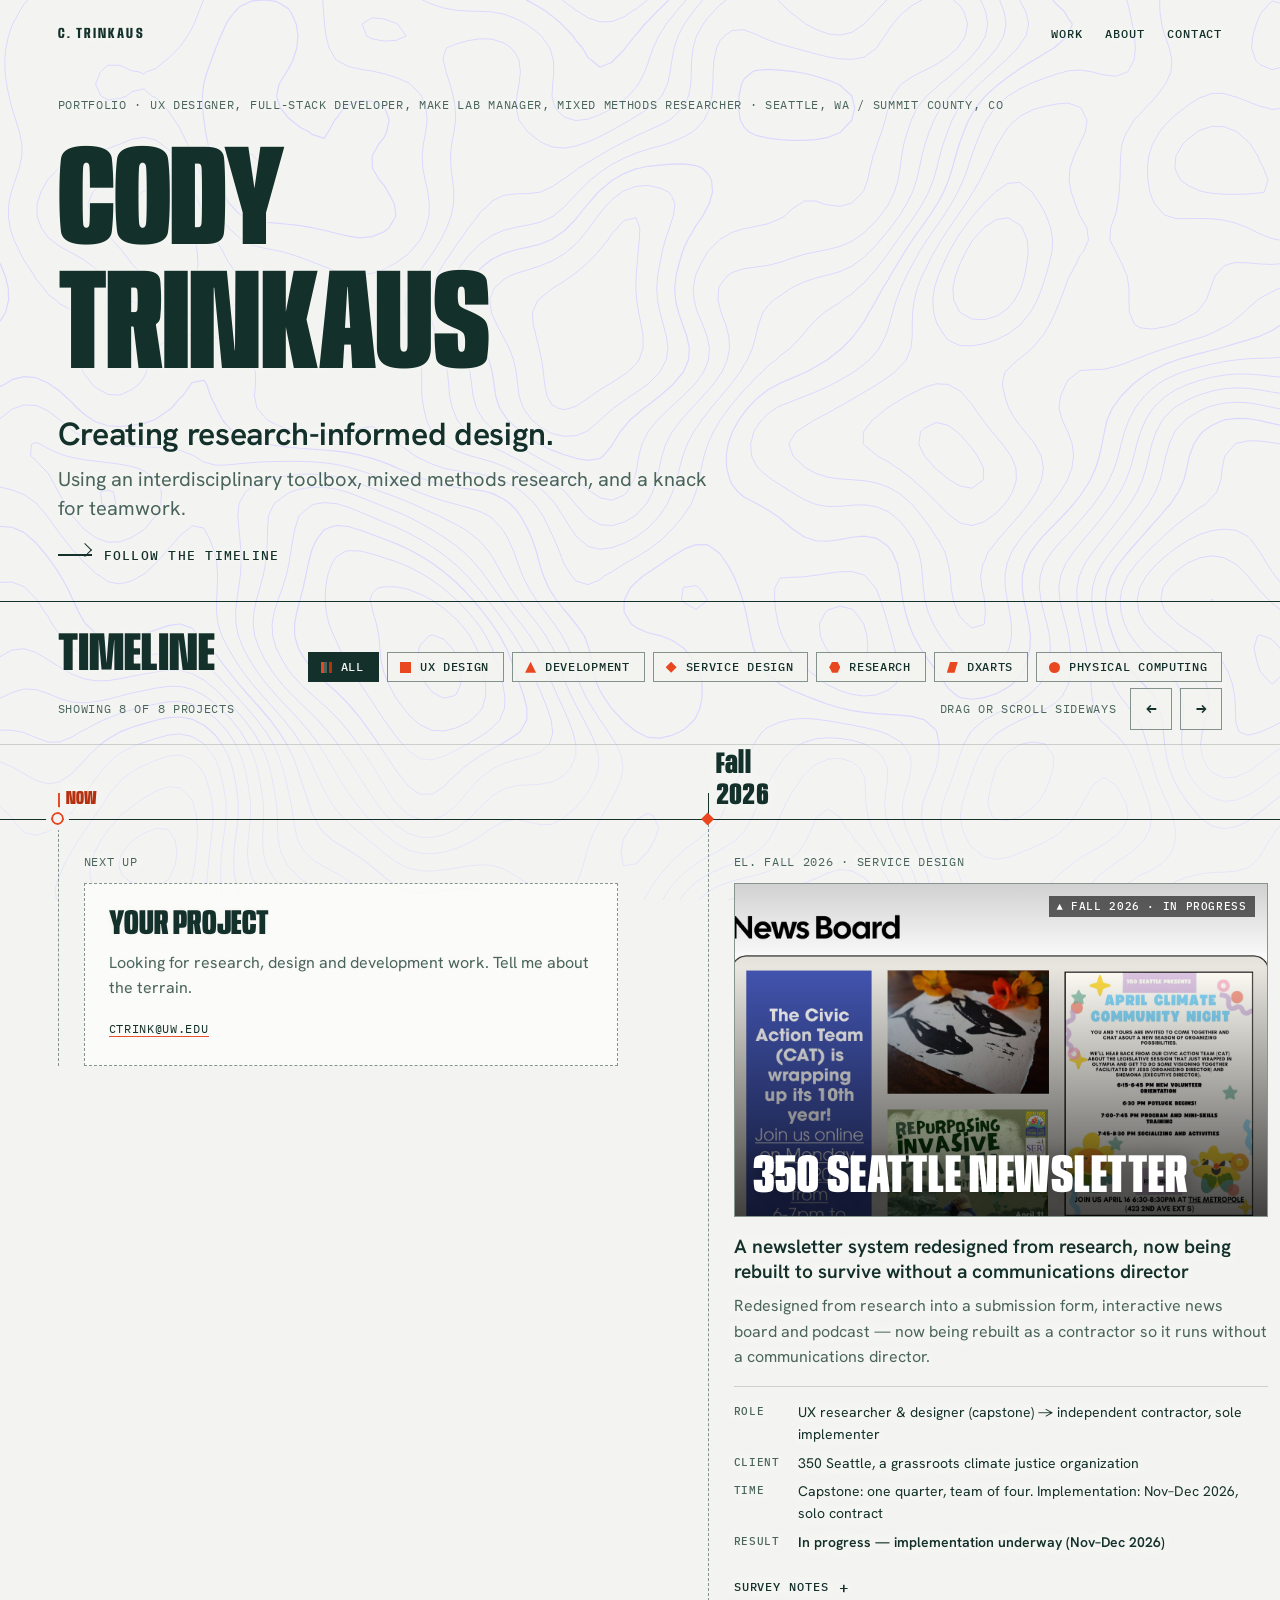
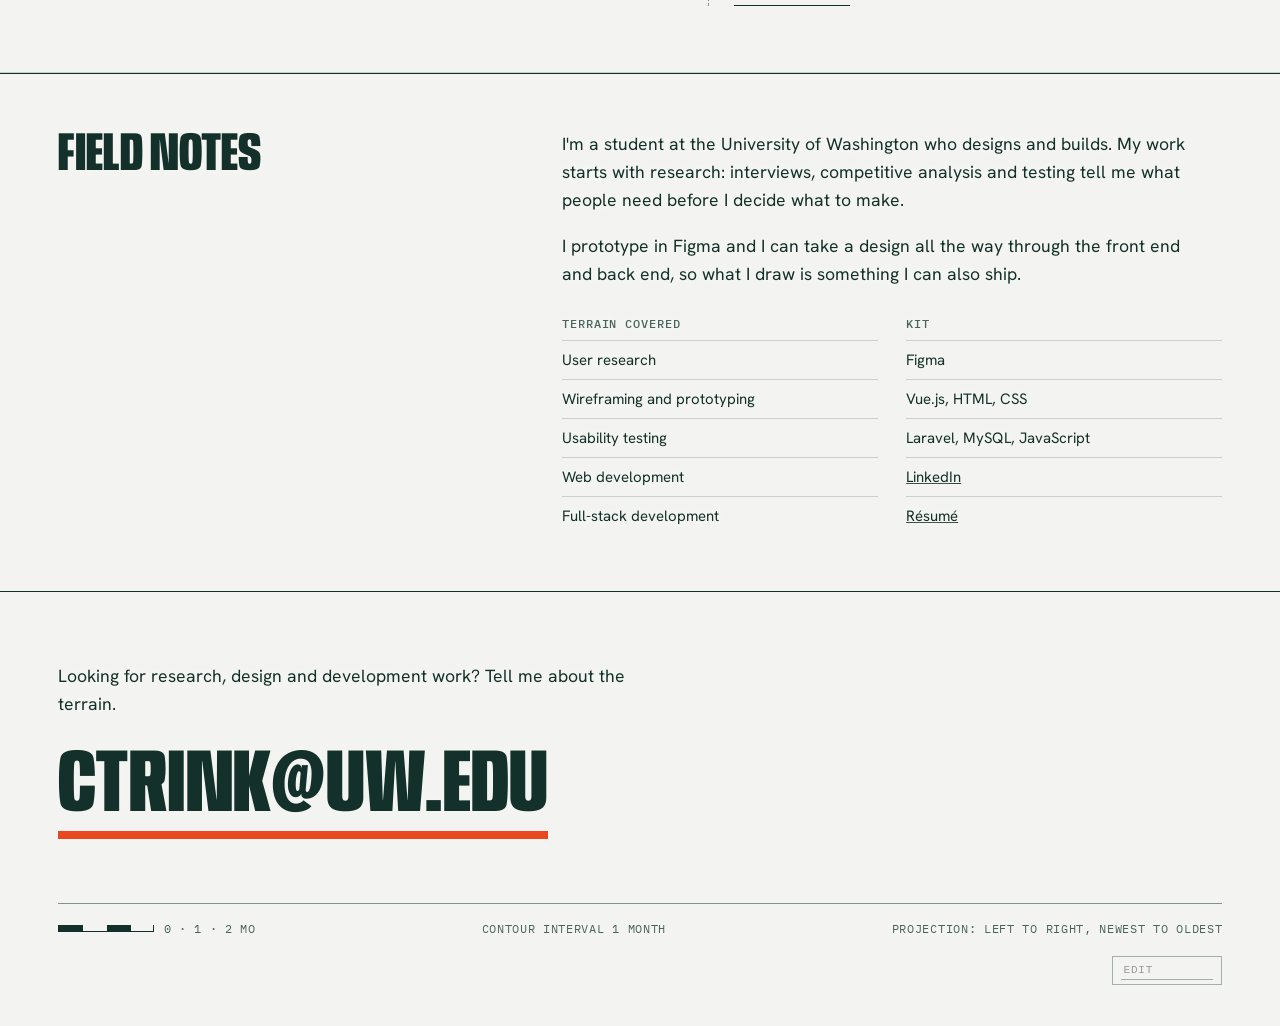
==== index.html @ 627becf4 "Add Bird Discovery case study Co-Authored-By: Claude Opus 5.5 <noreply@anthropic.com>" ====
<!doctype html>
<html lang="en" data-phia-extension-fonts-loaded="true"><bettercampus-components style="opacity: 1; transition: opacity 200ms cubic-bezier(0.4, 0, 0.2, 1);"></bettercampus-components><head><style>:is([id*='google_ads_iframe'],[id*='taboola-'],.taboolaHeight,.taboola-placeholder,#top-ad,#credential_picker_container,#credentials-picker-container,#credential_picker_iframe,#onetap_google_intermediate_iframe,[id*='google-one-tap-iframe'],#google-one-tap-popup-container,.google-one-tap__module,.google-one-tap-modal-div,.adthrive-auto-injected-player-container,.adthrive[id^="cls-video-container"]:has(.adthrive-auto-injected-player-container),#amp_floatingAdDiv,#ez-content-blocker-container) {display:none!important;min-height:0!important;height:0!important;}</style><style wxt-shadow-root-document-styles="0m0lhap9u3m">@property --tw-animation-delay{syntax:"*";inherits:false;initial-value:0s}@property --tw-animation-direction{syntax:"*";inherits:false;initial-value:normal}@property --tw-animation-duration{syntax:"*";inherits:false}@property --tw-animation-fill-mode{syntax:"*";inherits:false;initial-value:none}@property --tw-animation-iteration-count{syntax:"*";inherits:false;initial-value:1}@property --tw-enter-blur{syntax:"*";inherits:false;initial-value:0}@property --tw-enter-opacity{syntax:"*";inherits:false;initial-value:1}@property --tw-enter-rotate{syntax:"*";inherits:false;initial-value:0}@property --tw-enter-scale{syntax:"*";inherits:false;initial-value:1}@property --tw-enter-translate-x{syntax:"*";inherits:false;initial-value:0}@property --tw-enter-translate-y{syntax:"*";inherits:false;initial-value:0}@property --tw-exit-blur{syntax:"*";inherits:false;initial-value:0}@property --tw-exit-opacity{syntax:"*";inherits:false;initial-value:1}@property --tw-exit-rotate{syntax:"*";inherits:false;initial-value:0}@property --tw-exit-scale{syntax:"*";inherits:false;initial-value:1}@property --tw-exit-translate-x{syntax:"*";inherits:false;initial-value:0}@property --tw-exit-translate-y{syntax:"*";inherits:false;initial-value:0}@property --tw-translate-x{syntax:"*";inherits:false;initial-value:0}@property --tw-translate-y{syntax:"*";inherits:false;initial-value:0}@property --tw-translate-z{syntax:"*";inherits:false;initial-value:0}@property --tw-scale-x{syntax:"*";inherits:false;initial-value:1}@property --tw-scale-y{syntax:"*";inherits:false;initial-value:1}@property --tw-scale-z{syntax:"*";inherits:false;initial-value:1}@property --tw-rotate-x{syntax:"*";inherits:false}@property --tw-rotate-y{syntax:"*";inherits:false}@property --tw-rotate-z{syntax:"*";inherits:false}@property --tw-skew-x{syntax:"*";inherits:false}@property --tw-skew-y{syntax:"*";inherits:false}@property --tw-pan-x{syntax:"*";inherits:false}@property --tw-pan-y{syntax:"*";inherits:false}@property --tw-pinch-zoom{syntax:"*";inherits:false}@property --tw-space-y-reverse{syntax:"*";inherits:false;initial-value:0}@property --tw-space-x-reverse{syntax:"*";inherits:false;initial-value:0}@property --tw-divide-x-reverse{syntax:"*";inherits:false;initial-value:0}@property --tw-border-style{syntax:"*";inherits:false;initial-value:solid}@property --tw-gradient-position{syntax:"*";inherits:false}@property --tw-gradient-from{syntax:"<color>";inherits:false;initial-value:#0000}@property --tw-gradient-via{syntax:"<color>";inherits:false;initial-value:#0000}@property --tw-gradient-to{syntax:"<color>";inherits:false;initial-value:#0000}@property --tw-gradient-stops{syntax:"*";inherits:false}@property --tw-gradient-via-stops{syntax:"*";inherits:false}@property --tw-gradient-from-position{syntax:"<length-percentage>";inherits:false;initial-value:0%}@property --tw-gradient-via-position{syntax:"<length-percentage>";inherits:false;initial-value:50%}@property --tw-gradient-to-position{syntax:"<length-percentage>";inherits:false;initial-value:100%}@property --tw-leading{syntax:"*";inherits:false}@property --tw-font-weight{syntax:"*";inherits:false}@property --tw-tracking{syntax:"*";inherits:false}@property --tw-ordinal{syntax:"*";inherits:false}@property --tw-slashed-zero{syntax:"*";inherits:false}@property --tw-numeric-figure{syntax:"*";inherits:false}@property --tw-numeric-spacing{syntax:"*";inherits:false}@property --tw-numeric-fraction{syntax:"*";inherits:false}@property --tw-shadow{syntax:"*";inherits:false;initial-value:0 0 #0000}@property --tw-shadow-color{syntax:"*";inherits:false}@property --tw-shadow-alpha{syntax:"<percentage>";inherits:false;initial-value:100%}@property --tw-inset-shadow{syntax:"*";inherits:false;initial-value:0 0 #0000}@property --tw-inset-shadow-color{syntax:"*";inherits:false}@property --tw-inset-shadow-alpha{syntax:"<percentage>";inherits:false;initial-value:100%}@property --tw-ring-color{syntax:"*";inherits:false}@property --tw-ring-shadow{syntax:"*";inherits:false;initial-value:0 0 #0000}@property --tw-inset-ring-color{syntax:"*";inherits:false}@property --tw-inset-ring-shadow{syntax:"*";inherits:false;initial-value:0 0 #0000}@property --tw-ring-inset{syntax:"*";inherits:false}@property --tw-ring-offset-width{syntax:"<length>";inherits:false;initial-value:0}@property --tw-ring-offset-color{syntax:"*";inherits:false;initial-value:#fff}@property --tw-ring-offset-shadow{syntax:"*";inherits:false;initial-value:0 0 #0000}@property --tw-outline-style{syntax:"*";inherits:false;initial-value:solid}@property --tw-blur{syntax:"*";inherits:false}@property --tw-brightness{syntax:"*";inherits:false}@property --tw-contrast{syntax:"*";inherits:false}@property --tw-grayscale{syntax:"*";inherits:false}@property --tw-hue-rotate{syntax:"*";inherits:false}@property --tw-invert{syntax:"*";inherits:false}@property --tw-opacity{syntax:"*";inherits:false}@property --tw-saturate{syntax:"*";inherits:false}@property --tw-sepia{syntax:"*";inherits:false}@property --tw-drop-shadow{syntax:"*";inherits:false}@property --tw-drop-shadow-color{syntax:"*";inherits:false}@property --tw-drop-shadow-alpha{syntax:"<percentage>";inherits:false;initial-value:100%}@property --tw-drop-shadow-size{syntax:"*";inherits:false}@property --tw-backdrop-blur{syntax:"*";inherits:false}@property --tw-backdrop-brightness{syntax:"*";inherits:false}@property --tw-backdrop-contrast{syntax:"*";inherits:false}@property --tw-backdrop-grayscale{syntax:"*";inherits:false}@property --tw-backdrop-hue-rotate{syntax:"*";inherits:false}@property --tw-backdrop-invert{syntax:"*";inherits:false}@property --tw-backdrop-opacity{syntax:"*";inherits:false}@property --tw-backdrop-saturate{syntax:"*";inherits:false}@property --tw-backdrop-sepia{syntax:"*";inherits:false}@property --tw-duration{syntax:"*";inherits:false}@property --tw-ease{syntax:"*";inherits:false}@property --tw-text-shadow-color{syntax:"*";inherits:false}@property --tw-text-shadow-alpha{syntax:"<percentage>";inherits:false;initial-value:100%}@property --tw-content{syntax:"*";inherits:false;initial-value:""}</style><style wxt-shadow-root-document-styles="07f5fy1vvpdb">@property --tw-animation-delay{syntax:"*";inherits:false;initial-value:0s}@property --tw-animation-direction{syntax:"*";inherits:false;initial-value:normal}@property --tw-animation-duration{syntax:"*";inherits:false}@property --tw-animation-fill-mode{syntax:"*";inherits:false;initial-value:none}@property --tw-animation-iteration-count{syntax:"*";inherits:false;initial-value:1}@property --tw-enter-blur{syntax:"*";inherits:false;initial-value:0}@property --tw-enter-opacity{syntax:"*";inherits:false;initial-value:1}@property --tw-enter-rotate{syntax:"*";inherits:false;initial-value:0}@property --tw-enter-scale{syntax:"*";inherits:false;initial-value:1}@property --tw-enter-translate-x{syntax:"*";inherits:false;initial-value:0}@property --tw-enter-translate-y{syntax:"*";inherits:false;initial-value:0}@property --tw-exit-blur{syntax:"*";inherits:false;initial-value:0}@property --tw-exit-opacity{syntax:"*";inherits:false;initial-value:1}@property --tw-exit-rotate{syntax:"*";inherits:false;initial-value:0}@property --tw-exit-scale{syntax:"*";inherits:false;initial-value:1}@property --tw-exit-translate-x{syntax:"*";inherits:false;initial-value:0}@property --tw-exit-translate-y{syntax:"*";inherits:false;initial-value:0}@property --tw-translate-x{syntax:"*";inherits:false;initial-value:0}@property --tw-translate-y{syntax:"*";inherits:false;initial-value:0}@property --tw-translate-z{syntax:"*";inherits:false;initial-value:0}@property --tw-scale-x{syntax:"*";inherits:false;initial-value:1}@property --tw-scale-y{syntax:"*";inherits:false;initial-value:1}@property --tw-scale-z{syntax:"*";inherits:false;initial-value:1}@property --tw-rotate-x{syntax:"*";inherits:false}@property --tw-rotate-y{syntax:"*";inherits:false}@property --tw-rotate-z{syntax:"*";inherits:false}@property --tw-skew-x{syntax:"*";inherits:false}@property --tw-skew-y{syntax:"*";inherits:false}@property --tw-pan-x{syntax:"*";inherits:false}@property --tw-pan-y{syntax:"*";inherits:false}@property --tw-pinch-zoom{syntax:"*";inherits:false}@property --tw-space-y-reverse{syntax:"*";inherits:false;initial-value:0}@property --tw-space-x-reverse{syntax:"*";inherits:false;initial-value:0}@property --tw-divide-x-reverse{syntax:"*";inherits:false;initial-value:0}@property --tw-border-style{syntax:"*";inherits:false;initial-value:solid}@property --tw-gradient-position{syntax:"*";inherits:false}@property --tw-gradient-from{syntax:"<color>";inherits:false;initial-value:#0000}@property --tw-gradient-via{syntax:"<color>";inherits:false;initial-value:#0000}@property --tw-gradient-to{syntax:"<color>";inherits:false;initial-value:#0000}@property --tw-gradient-stops{syntax:"*";inherits:false}@property --tw-gradient-via-stops{syntax:"*";inherits:false}@property --tw-gradient-from-position{syntax:"<length-percentage>";inherits:false;initial-value:0%}@property --tw-gradient-via-position{syntax:"<length-percentage>";inherits:false;initial-value:50%}@property --tw-gradient-to-position{syntax:"<length-percentage>";inherits:false;initial-value:100%}@property --tw-leading{syntax:"*";inherits:false}@property --tw-font-weight{syntax:"*";inherits:false}@property --tw-tracking{syntax:"*";inherits:false}@property --tw-ordinal{syntax:"*";inherits:false}@property --tw-slashed-zero{syntax:"*";inherits:false}@property --tw-numeric-figure{syntax:"*";inherits:false}@property --tw-numeric-spacing{syntax:"*";inherits:false}@property --tw-numeric-fraction{syntax:"*";inherits:false}@property --tw-shadow{syntax:"*";inherits:false;initial-value:0 0 #0000}@property --tw-shadow-color{syntax:"*";inherits:false}@property --tw-shadow-alpha{syntax:"<percentage>";inherits:false;initial-value:100%}@property --tw-inset-shadow{syntax:"*";inherits:false;initial-value:0 0 #0000}@property --tw-inset-shadow-color{syntax:"*";inherits:false}@property --tw-inset-shadow-alpha{syntax:"<percentage>";inherits:false;initial-value:100%}@property --tw-ring-color{syntax:"*";inherits:false}@property --tw-ring-shadow{syntax:"*";inherits:false;initial-value:0 0 #0000}@property --tw-inset-ring-color{syntax:"*";inherits:false}@property --tw-inset-ring-shadow{syntax:"*";inherits:false;initial-value:0 0 #0000}@property --tw-ring-inset{syntax:"*";inherits:false}@property --tw-ring-offset-width{syntax:"<length>";inherits:false;initial-value:0}@property --tw-ring-offset-color{syntax:"*";inherits:false;initial-value:#fff}@property --tw-ring-offset-shadow{syntax:"*";inherits:false;initial-value:0 0 #0000}@property --tw-outline-style{syntax:"*";inherits:false;initial-value:solid}@property --tw-blur{syntax:"*";inherits:false}@property --tw-brightness{syntax:"*";inherits:false}@property --tw-contrast{syntax:"*";inherits:false}@property --tw-grayscale{syntax:"*";inherits:false}@property --tw-hue-rotate{syntax:"*";inherits:false}@property --tw-invert{syntax:"*";inherits:false}@property --tw-opacity{syntax:"*";inherits:false}@property --tw-saturate{syntax:"*";inherits:false}@property --tw-sepia{syntax:"*";inherits:false}@property --tw-drop-shadow{syntax:"*";inherits:false}@property --tw-drop-shadow-color{syntax:"*";inherits:false}@property --tw-drop-shadow-alpha{syntax:"<percentage>";inherits:false;initial-value:100%}@property --tw-drop-shadow-size{syntax:"*";inherits:false}@property --tw-backdrop-blur{syntax:"*";inherits:false}@property --tw-backdrop-brightness{syntax:"*";inherits:false}@property --tw-backdrop-contrast{syntax:"*";inherits:false}@property --tw-backdrop-grayscale{syntax:"*";inherits:false}@property --tw-backdrop-hue-rotate{syntax:"*";inherits:false}@property --tw-backdrop-invert{syntax:"*";inherits:false}@property --tw-backdrop-opacity{syntax:"*";inherits:false}@property --tw-backdrop-saturate{syntax:"*";inherits:false}@property --tw-backdrop-sepia{syntax:"*";inherits:false}@property --tw-duration{syntax:"*";inherits:false}@property --tw-ease{syntax:"*";inherits:false}@property --tw-text-shadow-color{syntax:"*";inherits:false}@property --tw-text-shadow-alpha{syntax:"<percentage>";inherits:false;initial-value:100%}@property --tw-content{syntax:"*";inherits:false;initial-value:""}</style><style wxt-shadow-root-document-styles="hjwx4jhe9c">@property --tw-animation-delay{syntax:"*";inherits:false;initial-value:0s}@property --tw-animation-direction{syntax:"*";inherits:false;initial-value:normal}@property --tw-animation-duration{syntax:"*";inherits:false}@property --tw-animation-fill-mode{syntax:"*";inherits:false;initial-value:none}@property --tw-animation-iteration-count{syntax:"*";inherits:false;initial-value:1}@property --tw-enter-blur{syntax:"*";inherits:false;initial-value:0}@property --tw-enter-opacity{syntax:"*";inherits:false;initial-value:1}@property --tw-enter-rotate{syntax:"*";inherits:false;initial-value:0}@property --tw-enter-scale{syntax:"*";inherits:false;initial-value:1}@property --tw-enter-translate-x{syntax:"*";inherits:false;initial-value:0}@property --tw-enter-translate-y{syntax:"*";inherits:false;initial-value:0}@property --tw-exit-blur{syntax:"*";inherits:false;initial-value:0}@property --tw-exit-opacity{syntax:"*";inherits:false;initial-value:1}@property --tw-exit-rotate{syntax:"*";inherits:false;initial-value:0}@property --tw-exit-scale{syntax:"*";inherits:false;initial-value:1}@property --tw-exit-translate-x{syntax:"*";inherits:false;initial-value:0}@property --tw-exit-translate-y{syntax:"*";inherits:false;initial-value:0}@property --tw-translate-x{syntax:"*";inherits:false;initial-value:0}@property --tw-translate-y{syntax:"*";inherits:false;initial-value:0}@property --tw-translate-z{syntax:"*";inherits:false;initial-value:0}@property --tw-scale-x{syntax:"*";inherits:false;initial-value:1}@property --tw-scale-y{syntax:"*";inherits:false;initial-value:1}@property --tw-scale-z{syntax:"*";inherits:false;initial-value:1}@property --tw-rotate-x{syntax:"*";inherits:false}@property --tw-rotate-y{syntax:"*";inherits:false}@property --tw-rotate-z{syntax:"*";inherits:false}@property --tw-skew-x{syntax:"*";inherits:false}@property --tw-skew-y{syntax:"*";inherits:false}@property --tw-pan-x{syntax:"*";inherits:false}@property --tw-pan-y{syntax:"*";inherits:false}@property --tw-pinch-zoom{syntax:"*";inherits:false}@property --tw-space-y-reverse{syntax:"*";inherits:false;initial-value:0}@property --tw-space-x-reverse{syntax:"*";inherits:false;initial-value:0}@property --tw-divide-x-reverse{syntax:"*";inherits:false;initial-value:0}@property --tw-border-style{syntax:"*";inherits:false;initial-value:solid}@property --tw-gradient-position{syntax:"*";inherits:false}@property --tw-gradient-from{syntax:"<color>";inherits:false;initial-value:#0000}@property --tw-gradient-via{syntax:"<color>";inherits:false;initial-value:#0000}@property --tw-gradient-to{syntax:"<color>";inherits:false;initial-value:#0000}@property --tw-gradient-stops{syntax:"*";inherits:false}@property --tw-gradient-via-stops{syntax:"*";inherits:false}@property --tw-gradient-from-position{syntax:"<length-percentage>";inherits:false;initial-value:0%}@property --tw-gradient-via-position{syntax:"<length-percentage>";inherits:false;initial-value:50%}@property --tw-gradient-to-position{syntax:"<length-percentage>";inherits:false;initial-value:100%}@property --tw-leading{syntax:"*";inherits:false}@property --tw-font-weight{syntax:"*";inherits:false}@property --tw-tracking{syntax:"*";inherits:false}@property --tw-ordinal{syntax:"*";inherits:false}@property --tw-slashed-zero{syntax:"*";inherits:false}@property --tw-numeric-figure{syntax:"*";inherits:false}@property --tw-numeric-spacing{syntax:"*";inherits:false}@property --tw-numeric-fraction{syntax:"*";inherits:false}@property --tw-shadow{syntax:"*";inherits:false;initial-value:0 0 #0000}@property --tw-shadow-color{syntax:"*";inherits:false}@property --tw-shadow-alpha{syntax:"<percentage>";inherits:false;initial-value:100%}@property --tw-inset-shadow{syntax:"*";inherits:false;initial-value:0 0 #0000}@property --tw-inset-shadow-color{syntax:"*";inherits:false}@property --tw-inset-shadow-alpha{syntax:"<percentage>";inherits:false;initial-value:100%}@property --tw-ring-color{syntax:"*";inherits:false}@property --tw-ring-shadow{syntax:"*";inherits:false;initial-value:0 0 #0000}@property --tw-inset-ring-color{syntax:"*";inherits:false}@property --tw-inset-ring-shadow{syntax:"*";inherits:false;initial-value:0 0 #0000}@property --tw-ring-inset{syntax:"*";inherits:false}@property --tw-ring-offset-width{syntax:"<length>";inherits:false;initial-value:0}@property --tw-ring-offset-color{syntax:"*";inherits:false;initial-value:#fff}@property --tw-ring-offset-shadow{syntax:"*";inherits:false;initial-value:0 0 #0000}@property --tw-outline-style{syntax:"*";inherits:false;initial-value:solid}@property --tw-blur{syntax:"*";inherits:false}@property --tw-brightness{syntax:"*";inherits:false}@property --tw-contrast{syntax:"*";inherits:false}@property --tw-grayscale{syntax:"*";inherits:false}@property --tw-hue-rotate{syntax:"*";inherits:false}@property --tw-invert{syntax:"*";inherits:false}@property --tw-opacity{syntax:"*";inherits:false}@property --tw-saturate{syntax:"*";inherits:false}@property --tw-sepia{syntax:"*";inherits:false}@property --tw-drop-shadow{syntax:"*";inherits:false}@property --tw-drop-shadow-color{syntax:"*";inherits:false}@property --tw-drop-shadow-alpha{syntax:"<percentage>";inherits:false;initial-value:100%}@property --tw-drop-shadow-size{syntax:"*";inherits:false}@property --tw-backdrop-blur{syntax:"*";inherits:false}@property --tw-backdrop-brightness{syntax:"*";inherits:false}@property --tw-backdrop-contrast{syntax:"*";inherits:false}@property --tw-backdrop-grayscale{syntax:"*";inherits:false}@property --tw-backdrop-hue-rotate{syntax:"*";inherits:false}@property --tw-backdrop-invert{syntax:"*";inherits:false}@property --tw-backdrop-opacity{syntax:"*";inherits:false}@property --tw-backdrop-saturate{syntax:"*";inherits:false}@property --tw-backdrop-sepia{syntax:"*";inherits:false}@property --tw-duration{syntax:"*";inherits:false}@property --tw-ease{syntax:"*";inherits:false}@property --tw-text-shadow-color{syntax:"*";inherits:false}@property --tw-text-shadow-alpha{syntax:"<percentage>";inherits:false;initial-value:100%}@property --tw-content{syntax:"*";inherits:false;initial-value:""}</style></head><body><bettercanvas-portal style="overflow: visible; position: relative; width: 0px; height: 0px; display: block;"></bettercanvas-portal><bettercampus-components style="opacity: 1; transition: opacity 200ms cubic-bezier(0.4, 0, 0.2, 1);"></bettercampus-components>
<meta charset="utf-8">
<meta name="viewport" content="width=device-width,initial-scale=1,viewport-fit=cover">
<meta name="description" content="Design portfolio organised as a topographic survey: one contour per year, one marker per project.">
<style>html{color-scheme:light dark}body{margin:0}img{max-width:100%}[hidden]{display:none!important}</style>
<title>Trinkaus Survey</title>
<link rel="preconnect" href="https://fonts.googleapis.com">
<link rel="preconnect" href="https://fonts.gstatic.com" crossorigin="">
<link rel="stylesheet" href="https://fonts.googleapis.com/css2?family=Anybody:wdth,wght@50..150,300..900&amp;family=Hanken+Grotesk:wght@400;500;600&amp;family=IBM+Plex+Mono:wght@400;500&amp;display=swap">
<style>
:root{
  --ground:#F3F4F1;
  --paper:#FBFBF9;
  --ink:#14302A;
  --ink-soft:#4A645D;
  --line:rgba(20,48,42,.18);
  --line-strong:rgba(20,48,42,.5);
  --contour:#DBD8FF;
  --contour-index:#DBD8FF;
  --accent:#E8471F;
  --accent-text:#B5300F;
  --on-accent:#fff;
  --gut:clamp(16px,4.5vw,64px);
  --display:"Anybody","Arial Narrow",Impact,sans-serif;
  --body:"Hanken Grotesk",system-ui,-apple-system,"Segoe UI",sans-serif;
  --mono:"IBM Plex Mono",ui-monospace,Menlo,Consolas,monospace;
}
@media (prefers-color-scheme:dark){
  :root:not([data-theme="light"]){
    --ground:#0D1815;--paper:#132420;--ink:#DCE9E3;--ink-soft:#8CA89F;
    --line:rgba(220,233,227,.16);--line-strong:rgba(220,233,227,.45);
    --contour:rgba(219,216,255,.13);--contour-index:rgba(219,216,255,.13);--accent:#FF6A3A;--accent-text:#FF8F63;--on-accent:#1a0a04;
  }
}
:root[data-theme="dark"]{
  --ground:#0D1815;--paper:#132420;--ink:#DCE9E3;--ink-soft:#8CA89F;
  --line:rgba(220,233,227,.16);--line-strong:rgba(220,233,227,.45);
  --contour:rgba(219,216,255,.13);--contour-index:rgba(219,216,255,.13);--accent:#FF6A3A;--accent-text:#FF8F63;--on-accent:#1a0a04;
}
*{box-sizing:border-box}
html{scroll-behavior:smooth}
body{text-shadow:0 0 3px var(--ground),0 0 9px var(--ground);background:var(--ground);color:var(--ink);font:400 16px/1.6 var(--body);-webkit-font-smoothing:antialiased}
#terrain,#tracks{position:fixed;inset:0;width:100%;height:100%;z-index:-1;display:block}
#tracks{pointer-events:none}
a{color:inherit}
:focus-visible{outline:2px solid var(--accent);outline-offset:3px}
button{font:inherit;color:inherit;cursor:pointer}
.mono{font-family:var(--mono);font-size:11.5px;letter-spacing:.06em;text-transform:uppercase;color:var(--ink-soft)}

/* ---------- layout ---------- */
.g{padding-inline:max(var(--gut),calc((100% - 1320px)/2))}
.bar{display:flex;justify-content:space-between;align-items:baseline;gap:16px;flex-wrap:wrap;padding-block:22px}
.bar .brand{font:700 15px/1 var(--display);font-stretch:70%;letter-spacing:.14em;text-transform:uppercase;text-decoration:none}
.bar nav{display:flex;gap:22px}
.bar nav a{text-decoration:none;font:500 12px/1 var(--mono);letter-spacing:.08em;text-transform:uppercase;padding-block:6px;border-bottom:1.5px solid transparent}
.bar nav a:hover{border-color:var(--accent)}

.hero{padding-block:clamp(16px,3vh,40px) clamp(28px,4vh,48px)}
.hero h1{margin:.2em 0 0;font:800 clamp(3.5rem,12vw,9rem)/.86 var(--display);font-stretch:58%;text-transform:uppercase;letter-spacing:-.005em;text-wrap:balance}
.hero h1 span{display:block}
.hero h1 .fill{color:transparent;-webkit-text-stroke:2px var(--ink);
  background:repeating-radial-gradient(circle at 34% 62%,var(--ink) 0 2.5px,transparent 2.5px 9px);
  -webkit-background-clip:text;background-clip:text}
.hero-row{margin-top:clamp(6px,1vw,12px)}
.hero{position:relative}
.reveal{position:absolute;right:max(var(--gut),calc((100% - 1320px)/2));top:0;bottom:0;width:min(58%,780px);margin:0;touch-action:pan-y;text-shadow:none}
.reveal .tiles{--mx:50%;--my:50%;--r:0px;position:absolute;inset:0;-webkit-mask-image:radial-gradient(circle var(--r) at var(--mx) var(--my),#000 45%,transparent 100%);mask-image:radial-gradient(circle var(--r) at var(--mx) var(--my),#000 45%,transparent 100%)}
.reveal img{position:absolute;aspect-ratio:3/4;height:auto;object-fit:cover;display:block;max-width:none;transform:rotate(var(--rot,0deg));box-shadow:0 6px 24px rgba(20,48,42,.18);-webkit-user-drag:none;user-select:none}
@media(max-width:899px){.reveal{position:relative;right:auto;top:auto;bottom:auto;width:100%;height:clamp(340px,90vw,460px);margin:22px 0 0}}
.subhead{margin:clamp(14px,2vw,24px) 0 0;font:600 clamp(1.3rem,2.6vw,2rem)/1.2 var(--body);letter-spacing:-.01em}
.lede{font-size:clamp(1.05rem,1.6vw,1.25rem);line-height:1.45;max-width:36em;margin:0;color:var(--ink-soft);text-wrap:pretty}
.sheetinfo{display:grid;grid-template-columns:auto 1fr;gap:6px 18px;margin:0;font-family:var(--mono);font-size:12px;line-height:1.5}
.sheetinfo dt{color:var(--ink-soft);text-transform:uppercase;letter-spacing:.06em}
.sheetinfo dd{margin:0}
.descend{display:inline-flex;align-items:center;gap:12px;margin-top:22px;text-decoration:none;color:var(--ink);font-weight:500;font-size:12.5px;letter-spacing:.1em}
.descend:hover i{width:46px}
.descend i{transition:width .2s}
.descend i{display:block;width:34px;height:1.5px;background:var(--ink);position:relative}
.descend i::after{content:"";position:absolute;right:0;top:-4px;width:9px;height:9px;border-right:1.5px solid var(--ink);border-top:1.5px solid var(--ink);transform:rotate(45deg);transform-origin:100% 0;}

/* ---------- work ---------- */
.work-head{display:flex;flex-wrap:wrap;justify-content:space-between;align-items:end;gap:20px 40px;padding-top:28px;border-top:1.5px solid var(--ink)}
.work-head h2,.about h2,.contact h2{margin:0;font:800 clamp(2rem,5vw,3.4rem)/.95 var(--display);font-stretch:62%;text-transform:uppercase}
.legend{display:flex;flex-wrap:wrap;gap:8px}
.legend button{display:inline-flex;align-items:center;gap:9px;padding:8px 14px 8px 12px;border:1px solid var(--line-strong);background:color-mix(in srgb,var(--ground) 80%,transparent);
  font:500 11.5px/1 var(--mono);letter-spacing:.06em;text-transform:uppercase}
.legend button:hover{border-color:var(--ink)}
.legend button[aria-pressed="true"]{text-shadow:none;background:var(--ink);color:var(--ground);border-color:var(--ink)}
.sym{display:inline-block;width:11px;height:11px;background:var(--accent);flex:none}
.sym[data-d="Development"]{clip-path:polygon(50% 0,100% 100%,0 100%)}
.sym[data-d="Service Design"]{clip-path:polygon(50% 0,100% 50%,50% 100%,0 50%)}
.sym[data-d="Physical Computing"]{border-radius:50%}
.sym[data-d="DXARTS"]{clip-path:polygon(30% 0,100% 0,70% 100%,0 100%)}
.sym[data-d="Research"]{clip-path:polygon(25% 0,75% 0,100% 50%,75% 100%,25% 100%,0 50%)}
.sym.all{background:linear-gradient(90deg,var(--accent) 25%,var(--ink-soft) 25% 50%,var(--ink) 50% 75%,var(--accent-text) 75%);border-radius:0}
.count{margin:14px 0 0}

.tl-bar{display:flex;flex-wrap:wrap;justify-content:space-between;align-items:center;gap:12px 24px;margin-top:6px}
.tl-bar .count{margin:0}
.ctl{display:flex;gap:8px;align-items:center}
.ctl .mono{margin-right:6px}
.ctl button{width:42px;height:42px;border:1px solid var(--line-strong);background:color-mix(in srgb,var(--ground) 80%,transparent);font:500 18px/1 var(--mono);text-shadow:none}
.ctl button:hover{background:var(--ink);color:var(--ground);border-color:var(--ink)}

/* ---------- horizontal timeline ---------- */
.tl-wrap{position:relative;margin-top:14px;border-block:1px solid var(--line);background:color-mix(in srgb,var(--ground) 45%,transparent)}
.tl{overflow-x:auto;overflow-y:hidden;scroll-snap-type:x proximity;cursor:grab;padding-bottom:26px;scrollbar-width:thin;scrollbar-color:var(--line-strong) transparent}
.tl.drag{cursor:grabbing;scroll-snap-type:none;user-select:none}
.track{--pad:var(--gut);--card:min(560px,80vw);--ppy:calc(var(--card) + 90px);position:relative;width:calc(var(--pad)*2 + var(--now)*var(--ppy) + var(--card));min-height:540px}
.axis-line{position:absolute;left:0;right:0;top:74px;border-top:1.5px solid var(--ink)}
.yt{position:absolute;top:74px;left:calc(var(--pad) + var(--n)*var(--ppy));width:0;height:0}
.yt i{position:absolute;bottom:0;left:0;width:1px;height:8px;background:var(--ink-soft)}
.yt.y i,.yt.now i{width:1.5px;height:26px;background:var(--ink)}
.yt b{position:absolute;left:8px;bottom:8px;font:800 1.9rem/1 var(--display);font-stretch:60%;font-variant-numeric:tabular-nums;letter-spacing:.01em}
.yt.now i{background:var(--accent);width:2px}
.yt.now b{font-size:1.2rem;color:var(--accent-text);bottom:10px;text-transform:uppercase}
.stn{position:absolute;top:0;left:calc(var(--pad) + var(--n)*var(--ppy));width:var(--card);padding:108px 0 0 26px;scroll-snap-align:start;scroll-margin-left:var(--gut)}
.stn[hidden]{display:none}
.stn:not(.next){cursor:pointer}
.stn:not(.next) details{cursor:auto}
.stn::before{content:"";position:absolute;left:0;top:74px;bottom:0;border-left:1.5px dashed var(--line-strong)}
.stn>.sym{position:absolute;left:-6.5px;top:67.5px;width:13px;height:13px;outline:5px solid var(--ground)}
.sym.ring{background:none;border:2.5px solid var(--accent);border-radius:50%;background:var(--ground)}
.stn .when{margin-bottom:12px}
.thumb{position:relative;display:block;aspect-ratio:16/10;max-width:100%;border:1px solid var(--line-strong);overflow:hidden;background:var(--paper)}
.thumb img{position:absolute;inset:0;width:100%;height:100%;object-fit:cover;display:block}
.thumb::after{content:"";position:absolute;inset:0;background:linear-gradient(180deg,rgba(0,0,0,.18) 0,transparent 25%,rgba(0,0,0,.72) 100%)}
.thumb h3{position:absolute;left:18px;right:18px;bottom:14px;z-index:1;margin:0;font:800 clamp(2rem,5.5vw,3.4rem)/.9 var(--display);font-stretch:60%;text-transform:uppercase;color:#fff;letter-spacing:.01em;text-shadow:0 2px 18px rgba(0,0,0,.35)}
.thumb .spot{position:absolute;top:12px;right:12px;z-index:1;color:#fff;background:rgba(0,0,0,.6);padding:5px 8px;font:500 10.5px/1 var(--mono);letter-spacing:.06em;text-transform:uppercase;text-shadow:none}
.meta{margin-top:18px}
.meta h4{margin:0 0 8px;font:600 1.2rem/1.3 var(--body);text-wrap:balance}
.meta p{margin:0 0 16px;color:var(--ink-soft)}
.facts{display:grid;grid-template-columns:auto 1fr;gap:6px 18px;margin:0;padding-top:14px;border-top:1px solid var(--line);font-size:14px}
.facts dt{font:500 11px/1.9 var(--mono);letter-spacing:.06em;text-transform:uppercase;color:var(--ink-soft)}
.facts dd{margin:0}
.facts dd.out{font-weight:600}
.notes{margin-top:16px}
.notes summary{list-style:none;display:inline-flex;align-items:center;gap:10px;padding:10px 0;border-bottom:1.5px solid var(--ink);font:500 12px/1 var(--mono);letter-spacing:.08em;text-transform:uppercase;cursor:pointer}
.notes summary::-webkit-details-marker{display:none}
.notes summary::after{content:"+";font-size:16px;line-height:1}
.notes[open] summary::after{content:"\2212"}
.notes summary:hover{border-color:var(--accent)}
.notes .body{display:grid;gap:20px;margin-top:18px;padding:20px;background:color-mix(in srgb,var(--paper) 94%,transparent);border:1px solid var(--line)}
.notes h5{margin:0 0 6px;font:500 11.5px/1.4 var(--mono);letter-spacing:.08em;text-transform:uppercase;color:var(--accent-text)}
.notes p{margin:0;font-size:15px}
.stn.next .box{padding:24px;border:1.5px dashed var(--line-strong);background:color-mix(in srgb,var(--paper) 90%,transparent)}
.stn.next h4{margin:0 0 8px;font:800 2.2rem/.95 var(--display);font-stretch:60%;text-transform:uppercase}
.stn.next p{margin:0 0 14px;color:var(--ink-soft)}
.stn.next a{color:var(--ink);border-bottom:1.5px solid var(--accent);text-decoration:none}

/* ---------- about / contact ---------- */
.about{display:grid;grid-template-columns:minmax(0,1fr);gap:32px 64px;padding-block:56px;border-top:1.5px solid var(--ink)}
@media(min-width:900px){.about{grid-template-columns:minmax(0,.8fr) minmax(0,1.2fr)}}
.about p{margin:0 0 1em;max-width:36em;font-size:1.1rem;text-wrap:pretty}
.cols{display:grid;grid-template-columns:repeat(auto-fit,minmax(min(100%,200px),1fr));gap:28px;margin-top:30px}
.cols h3{margin:0 0 10px;font:500 11.5px/1 var(--mono);letter-spacing:.08em;text-transform:uppercase;color:var(--ink-soft)}
.cols ul{margin:0;padding:0;list-style:none;font-size:15px}
.cols li{padding-block:7px;border-top:1px solid var(--line)}
.contact{padding-block:56px 40px;border-top:1.5px solid var(--ink)}
.contact .bm{display:flex;align-items:center;gap:12px;margin-bottom:22px}
.contact .bm .sym{clip-path:none;border-radius:50%;width:15px;height:15px;box-shadow:0 0 0 5px var(--ground),0 0 0 6.5px var(--accent)}
.mail{display:inline-block;margin-top:24px;font:800 clamp(1.7rem,7vw,5.6rem)/1 var(--display);font-stretch:62%;text-transform:uppercase;text-decoration:none;
  background:linear-gradient(var(--accent),var(--accent)) 0 100%/100% .09em no-repeat;padding-bottom:.08em;overflow-wrap:anywhere}
.mail:hover{text-shadow:none;background-size:100% 100%;color:var(--on-accent)}
.contact p{max-width:34em;margin:14px 0 0;font-size:1.1rem}
.margin-note{display:flex;flex-wrap:wrap;justify-content:space-between;gap:10px 40px;margin-top:64px;padding-top:16px;border-top:1px solid var(--line-strong)}
.scalebar{display:flex;align-items:center;gap:10px}
.scalebar i{display:block;width:96px;height:7px;border:1.5px solid var(--ink);border-top-width:0;background:linear-gradient(90deg,var(--ink) 50%,transparent 50%) 0 0/48px 100%}

@media(max-width:700px){
  .bar nav{gap:16px}
  .yt b{font-size:1.5rem}
}
@media(prefers-reduced-motion:reduce){html{scroll-behavior:auto}}
</style>
<style>:is([id*='google_ads_iframe'],[id*='taboola-'],.taboolaHeight,.taboola-placeholder,#top-ad,#credential_picker_container,#credentials-picker-container,#credential_picker_iframe,#onetap_google_intermediate_iframe,[id*='google-one-tap-iframe'],#google-one-tap-popup-container,.google-one-tap__module,.google-one-tap-modal-div,.adthrive-auto-injected-player-container,.adthrive[id^="cls-video-container"]:has(.adthrive-auto-injected-player-container),#amp_floatingAdDiv,#ez-content-blocker-container) {display:none!important;min-height:0!important;height:0!important;}</style><style wxt-shadow-root-document-styles="72arfew1g7">@property --tw-animation-delay{syntax:"*";inherits:false;initial-value:0s}@property --tw-animation-direction{syntax:"*";inherits:false;initial-value:normal}@property --tw-animation-duration{syntax:"*";inherits:false}@property --tw-animation-fill-mode{syntax:"*";inherits:false;initial-value:none}@property --tw-animation-iteration-count{syntax:"*";inherits:false;initial-value:1}@property --tw-enter-blur{syntax:"*";inherits:false;initial-value:0}@property --tw-enter-opacity{syntax:"*";inherits:false;initial-value:1}@property --tw-enter-rotate{syntax:"*";inherits:false;initial-value:0}@property --tw-enter-scale{syntax:"*";inherits:false;initial-value:1}@property --tw-enter-translate-x{syntax:"*";inherits:false;initial-value:0}@property --tw-enter-translate-y{syntax:"*";inherits:false;initial-value:0}@property --tw-exit-blur{syntax:"*";inherits:false;initial-value:0}@property --tw-exit-opacity{syntax:"*";inherits:false;initial-value:1}@property --tw-exit-rotate{syntax:"*";inherits:false;initial-value:0}@property --tw-exit-scale{syntax:"*";inherits:false;initial-value:1}@property --tw-exit-translate-x{syntax:"*";inherits:false;initial-value:0}@property --tw-exit-translate-y{syntax:"*";inherits:false;initial-value:0}@property --tw-translate-x{syntax:"*";inherits:false;initial-value:0}@property --tw-translate-y{syntax:"*";inherits:false;initial-value:0}@property --tw-translate-z{syntax:"*";inherits:false;initial-value:0}@property --tw-scale-x{syntax:"*";inherits:false;initial-value:1}@property --tw-scale-y{syntax:"*";inherits:false;initial-value:1}@property --tw-scale-z{syntax:"*";inherits:false;initial-value:1}@property --tw-rotate-x{syntax:"*";inherits:false}@property --tw-rotate-y{syntax:"*";inherits:false}@property --tw-rotate-z{syntax:"*";inherits:false}@property --tw-skew-x{syntax:"*";inherits:false}@property --tw-skew-y{syntax:"*";inherits:false}@property --tw-pan-x{syntax:"*";inherits:false}@property --tw-pan-y{syntax:"*";inherits:false}@property --tw-pinch-zoom{syntax:"*";inherits:false}@property --tw-space-y-reverse{syntax:"*";inherits:false;initial-value:0}@property --tw-space-x-reverse{syntax:"*";inherits:false;initial-value:0}@property --tw-divide-x-reverse{syntax:"*";inherits:false;initial-value:0}@property --tw-border-style{syntax:"*";inherits:false;initial-value:solid}@property --tw-gradient-position{syntax:"*";inherits:false}@property --tw-gradient-from{syntax:"<color>";inherits:false;initial-value:#0000}@property --tw-gradient-via{syntax:"<color>";inherits:false;initial-value:#0000}@property --tw-gradient-to{syntax:"<color>";inherits:false;initial-value:#0000}@property --tw-gradient-stops{syntax:"*";inherits:false}@property --tw-gradient-via-stops{syntax:"*";inherits:false}@property --tw-gradient-from-position{syntax:"<length-percentage>";inherits:false;initial-value:0%}@property --tw-gradient-via-position{syntax:"<length-percentage>";inherits:false;initial-value:50%}@property --tw-gradient-to-position{syntax:"<length-percentage>";inherits:false;initial-value:100%}@property --tw-leading{syntax:"*";inherits:false}@property --tw-font-weight{syntax:"*";inherits:false}@property --tw-tracking{syntax:"*";inherits:false}@property --tw-ordinal{syntax:"*";inherits:false}@property --tw-slashed-zero{syntax:"*";inherits:false}@property --tw-numeric-figure{syntax:"*";inherits:false}@property --tw-numeric-spacing{syntax:"*";inherits:false}@property --tw-numeric-fraction{syntax:"*";inherits:false}@property --tw-shadow{syntax:"*";inherits:false;initial-value:0 0 #0000}@property --tw-shadow-color{syntax:"*";inherits:false}@property --tw-shadow-alpha{syntax:"<percentage>";inherits:false;initial-value:100%}@property --tw-inset-shadow{syntax:"*";inherits:false;initial-value:0 0 #0000}@property --tw-inset-shadow-color{syntax:"*";inherits:false}@property --tw-inset-shadow-alpha{syntax:"<percentage>";inherits:false;initial-value:100%}@property --tw-ring-color{syntax:"*";inherits:false}@property --tw-ring-shadow{syntax:"*";inherits:false;initial-value:0 0 #0000}@property --tw-inset-ring-color{syntax:"*";inherits:false}@property --tw-inset-ring-shadow{syntax:"*";inherits:false;initial-value:0 0 #0000}@property --tw-ring-inset{syntax:"*";inherits:false}@property --tw-ring-offset-width{syntax:"<length>";inherits:false;initial-value:0}@property --tw-ring-offset-color{syntax:"*";inherits:false;initial-value:#fff}@property --tw-ring-offset-shadow{syntax:"*";inherits:false;initial-value:0 0 #0000}@property --tw-outline-style{syntax:"*";inherits:false;initial-value:solid}@property --tw-blur{syntax:"*";inherits:false}@property --tw-brightness{syntax:"*";inherits:false}@property --tw-contrast{syntax:"*";inherits:false}@property --tw-grayscale{syntax:"*";inherits:false}@property --tw-hue-rotate{syntax:"*";inherits:false}@property --tw-invert{syntax:"*";inherits:false}@property --tw-opacity{syntax:"*";inherits:false}@property --tw-saturate{syntax:"*";inherits:false}@property --tw-sepia{syntax:"*";inherits:false}@property --tw-drop-shadow{syntax:"*";inherits:false}@property --tw-drop-shadow-color{syntax:"*";inherits:false}@property --tw-drop-shadow-alpha{syntax:"<percentage>";inherits:false;initial-value:100%}@property --tw-drop-shadow-size{syntax:"*";inherits:false}@property --tw-backdrop-blur{syntax:"*";inherits:false}@property --tw-backdrop-brightness{syntax:"*";inherits:false}@property --tw-backdrop-contrast{syntax:"*";inherits:false}@property --tw-backdrop-grayscale{syntax:"*";inherits:false}@property --tw-backdrop-hue-rotate{syntax:"*";inherits:false}@property --tw-backdrop-invert{syntax:"*";inherits:false}@property --tw-backdrop-opacity{syntax:"*";inherits:false}@property --tw-backdrop-saturate{syntax:"*";inherits:false}@property --tw-backdrop-sepia{syntax:"*";inherits:false}@property --tw-duration{syntax:"*";inherits:false}@property --tw-ease{syntax:"*";inherits:false}@property --tw-text-shadow-color{syntax:"*";inherits:false}@property --tw-text-shadow-alpha{syntax:"<percentage>";inherits:false;initial-value:100%}@property --tw-content{syntax:"*";inherits:false;initial-value:""}</style><style id="phia-extension-fonts">@font-face {
  font-family: "PP Neue Montreal";
  src:
    url("chrome-extension://ehoknmhmadiboejdbinglmbnlghnbldc/fonts/PPNeueMontreal-Regular.woff2") format("woff2"),
    url("chrome-extension://ehoknmhmadiboejdbinglmbnlghnbldc/fonts/PPNeueMontreal-Regular.woff") format("woff");
  font-weight: 400;
  font-style: normal;
}
@font-face {
  font-family: "PP Neue Montreal";
  src:
    url("chrome-extension://ehoknmhmadiboejdbinglmbnlghnbldc/fonts/PPNeueMontreal-Medium.woff2") format("woff2"),
    url("chrome-extension://ehoknmhmadiboejdbinglmbnlghnbldc/fonts/PPNeueMontreal-Medium.woff") format("woff");
  font-weight: 500;
  font-style: normal;
}
@font-face {
  font-family: "GT Super Display";
  src:
    url("chrome-extension://ehoknmhmadiboejdbinglmbnlghnbldc/fonts/GT-Super-Display-Regular.woff2") format("woff2"),
    url("chrome-extension://ehoknmhmadiboejdbinglmbnlghnbldc/fonts/GT-Super-Display-Regular.woff") format("woff");
  font-weight: 400;
  font-style: normal;
}
@font-face {
  font-family: "GT Super Display";
  src:
    url("chrome-extension://ehoknmhmadiboejdbinglmbnlghnbldc/fonts/GT-Super-Display-Light.woff2") format("woff2"),
    url("chrome-extension://ehoknmhmadiboejdbinglmbnlghnbldc/fonts/GT-Super-Display-Light.woff") format("woff");
  font-weight: 300;
  font-style: normal;
}
@font-face {
  font-family: "GT Super Display";
  src:
    url("chrome-extension://ehoknmhmadiboejdbinglmbnlghnbldc/fonts/GT-Super-Display-Light-Italic.woff2") format("woff2"),
    url("chrome-extension://ehoknmhmadiboejdbinglmbnlghnbldc/fonts/GT-Super-Display-Light-Italic.woff") format("woff");
  font-weight: 300;
  font-style: italic;
}
@font-face {
  font-family: "Roboto Mono";
  src: url("chrome-extension://ehoknmhmadiboejdbinglmbnlghnbldc/fonts/RobotoMono.ttf") format("truetype");
  font-style: normal;
  font-weight: 100 700;
}
@font-face {
  font-family: "Roboto Mono";
  src: url("chrome-extension://ehoknmhmadiboejdbinglmbnlghnbldc/fonts/RobotoMono-Italic.ttf") format("truetype");
  font-style: italic;
  font-weight: 100 700;
}</style><style wxt-shadow-root-document-styles="z46nb9py7k">@property --tw-animation-delay{syntax:"*";inherits:false;initial-value:0s}@property --tw-animation-direction{syntax:"*";inherits:false;initial-value:normal}@property --tw-animation-duration{syntax:"*";inherits:false}@property --tw-animation-fill-mode{syntax:"*";inherits:false;initial-value:none}@property --tw-animation-iteration-count{syntax:"*";inherits:false;initial-value:1}@property --tw-enter-blur{syntax:"*";inherits:false;initial-value:0}@property --tw-enter-opacity{syntax:"*";inherits:false;initial-value:1}@property --tw-enter-rotate{syntax:"*";inherits:false;initial-value:0}@property --tw-enter-scale{syntax:"*";inherits:false;initial-value:1}@property --tw-enter-translate-x{syntax:"*";inherits:false;initial-value:0}@property --tw-enter-translate-y{syntax:"*";inherits:false;initial-value:0}@property --tw-exit-blur{syntax:"*";inherits:false;initial-value:0}@property --tw-exit-opacity{syntax:"*";inherits:false;initial-value:1}@property --tw-exit-rotate{syntax:"*";inherits:false;initial-value:0}@property --tw-exit-scale{syntax:"*";inherits:false;initial-value:1}@property --tw-exit-translate-x{syntax:"*";inherits:false;initial-value:0}@property --tw-exit-translate-y{syntax:"*";inherits:false;initial-value:0}@property --tw-translate-x{syntax:"*";inherits:false;initial-value:0}@property --tw-translate-y{syntax:"*";inherits:false;initial-value:0}@property --tw-translate-z{syntax:"*";inherits:false;initial-value:0}@property --tw-scale-x{syntax:"*";inherits:false;initial-value:1}@property --tw-scale-y{syntax:"*";inherits:false;initial-value:1}@property --tw-scale-z{syntax:"*";inherits:false;initial-value:1}@property --tw-rotate-x{syntax:"*";inherits:false}@property --tw-rotate-y{syntax:"*";inherits:false}@property --tw-rotate-z{syntax:"*";inherits:false}@property --tw-skew-x{syntax:"*";inherits:false}@property --tw-skew-y{syntax:"*";inherits:false}@property --tw-pan-x{syntax:"*";inherits:false}@property --tw-pan-y{syntax:"*";inherits:false}@property --tw-pinch-zoom{syntax:"*";inherits:false}@property --tw-space-y-reverse{syntax:"*";inherits:false;initial-value:0}@property --tw-space-x-reverse{syntax:"*";inherits:false;initial-value:0}@property --tw-divide-x-reverse{syntax:"*";inherits:false;initial-value:0}@property --tw-border-style{syntax:"*";inherits:false;initial-value:solid}@property --tw-gradient-position{syntax:"*";inherits:false}@property --tw-gradient-from{syntax:"<color>";inherits:false;initial-value:#0000}@property --tw-gradient-via{syntax:"<color>";inherits:false;initial-value:#0000}@property --tw-gradient-to{syntax:"<color>";inherits:false;initial-value:#0000}@property --tw-gradient-stops{syntax:"*";inherits:false}@property --tw-gradient-via-stops{syntax:"*";inherits:false}@property --tw-gradient-from-position{syntax:"<length-percentage>";inherits:false;initial-value:0%}@property --tw-gradient-via-position{syntax:"<length-percentage>";inherits:false;initial-value:50%}@property --tw-gradient-to-position{syntax:"<length-percentage>";inherits:false;initial-value:100%}@property --tw-leading{syntax:"*";inherits:false}@property --tw-font-weight{syntax:"*";inherits:false}@property --tw-tracking{syntax:"*";inherits:false}@property --tw-ordinal{syntax:"*";inherits:false}@property --tw-slashed-zero{syntax:"*";inherits:false}@property --tw-numeric-figure{syntax:"*";inherits:false}@property --tw-numeric-spacing{syntax:"*";inherits:false}@property --tw-numeric-fraction{syntax:"*";inherits:false}@property --tw-shadow{syntax:"*";inherits:false;initial-value:0 0 #0000}@property --tw-shadow-color{syntax:"*";inherits:false}@property --tw-shadow-alpha{syntax:"<percentage>";inherits:false;initial-value:100%}@property --tw-inset-shadow{syntax:"*";inherits:false;initial-value:0 0 #0000}@property --tw-inset-shadow-color{syntax:"*";inherits:false}@property --tw-inset-shadow-alpha{syntax:"<percentage>";inherits:false;initial-value:100%}@property --tw-ring-color{syntax:"*";inherits:false}@property --tw-ring-shadow{syntax:"*";inherits:false;initial-value:0 0 #0000}@property --tw-inset-ring-color{syntax:"*";inherits:false}@property --tw-inset-ring-shadow{syntax:"*";inherits:false;initial-value:0 0 #0000}@property --tw-ring-inset{syntax:"*";inherits:false}@property --tw-ring-offset-width{syntax:"<length>";inherits:false;initial-value:0}@property --tw-ring-offset-color{syntax:"*";inherits:false;initial-value:#fff}@property --tw-ring-offset-shadow{syntax:"*";inherits:false;initial-value:0 0 #0000}@property --tw-outline-style{syntax:"*";inherits:false;initial-value:solid}@property --tw-blur{syntax:"*";inherits:false}@property --tw-brightness{syntax:"*";inherits:false}@property --tw-contrast{syntax:"*";inherits:false}@property --tw-grayscale{syntax:"*";inherits:false}@property --tw-hue-rotate{syntax:"*";inherits:false}@property --tw-invert{syntax:"*";inherits:false}@property --tw-opacity{syntax:"*";inherits:false}@property --tw-saturate{syntax:"*";inherits:false}@property --tw-sepia{syntax:"*";inherits:false}@property --tw-drop-shadow{syntax:"*";inherits:false}@property --tw-drop-shadow-color{syntax:"*";inherits:false}@property --tw-drop-shadow-alpha{syntax:"<percentage>";inherits:false;initial-value:100%}@property --tw-drop-shadow-size{syntax:"*";inherits:false}@property --tw-backdrop-blur{syntax:"*";inherits:false}@property --tw-backdrop-brightness{syntax:"*";inherits:false}@property --tw-backdrop-contrast{syntax:"*";inherits:false}@property --tw-backdrop-grayscale{syntax:"*";inherits:false}@property --tw-backdrop-hue-rotate{syntax:"*";inherits:false}@property --tw-backdrop-invert{syntax:"*";inherits:false}@property --tw-backdrop-opacity{syntax:"*";inherits:false}@property --tw-backdrop-saturate{syntax:"*";inherits:false}@property --tw-backdrop-sepia{syntax:"*";inherits:false}@property --tw-duration{syntax:"*";inherits:false}@property --tw-ease{syntax:"*";inherits:false}@property --tw-text-shadow-color{syntax:"*";inherits:false}@property --tw-text-shadow-alpha{syntax:"<percentage>";inherits:false;initial-value:100%}@property --tw-content{syntax:"*";inherits:false;initial-value:""}</style><style wxt-shadow-root-document-styles="3d0ieij689b">@property --tw-animation-delay{syntax:"*";inherits:false;initial-value:0s}@property --tw-animation-direction{syntax:"*";inherits:false;initial-value:normal}@property --tw-animation-duration{syntax:"*";inherits:false}@property --tw-animation-fill-mode{syntax:"*";inherits:false;initial-value:none}@property --tw-animation-iteration-count{syntax:"*";inherits:false;initial-value:1}@property --tw-enter-blur{syntax:"*";inherits:false;initial-value:0}@property --tw-enter-opacity{syntax:"*";inherits:false;initial-value:1}@property --tw-enter-rotate{syntax:"*";inherits:false;initial-value:0}@property --tw-enter-scale{syntax:"*";inherits:false;initial-value:1}@property --tw-enter-translate-x{syntax:"*";inherits:false;initial-value:0}@property --tw-enter-translate-y{syntax:"*";inherits:false;initial-value:0}@property --tw-exit-blur{syntax:"*";inherits:false;initial-value:0}@property --tw-exit-opacity{syntax:"*";inherits:false;initial-value:1}@property --tw-exit-rotate{syntax:"*";inherits:false;initial-value:0}@property --tw-exit-scale{syntax:"*";inherits:false;initial-value:1}@property --tw-exit-translate-x{syntax:"*";inherits:false;initial-value:0}@property --tw-exit-translate-y{syntax:"*";inherits:false;initial-value:0}@property --tw-translate-x{syntax:"*";inherits:false;initial-value:0}@property --tw-translate-y{syntax:"*";inherits:false;initial-value:0}@property --tw-translate-z{syntax:"*";inherits:false;initial-value:0}@property --tw-scale-x{syntax:"*";inherits:false;initial-value:1}@property --tw-scale-y{syntax:"*";inherits:false;initial-value:1}@property --tw-scale-z{syntax:"*";inherits:false;initial-value:1}@property --tw-rotate-x{syntax:"*";inherits:false}@property --tw-rotate-y{syntax:"*";inherits:false}@property --tw-rotate-z{syntax:"*";inherits:false}@property --tw-skew-x{syntax:"*";inherits:false}@property --tw-skew-y{syntax:"*";inherits:false}@property --tw-pan-x{syntax:"*";inherits:false}@property --tw-pan-y{syntax:"*";inherits:false}@property --tw-pinch-zoom{syntax:"*";inherits:false}@property --tw-space-y-reverse{syntax:"*";inherits:false;initial-value:0}@property --tw-space-x-reverse{syntax:"*";inherits:false;initial-value:0}@property --tw-divide-x-reverse{syntax:"*";inherits:false;initial-value:0}@property --tw-border-style{syntax:"*";inherits:false;initial-value:solid}@property --tw-gradient-position{syntax:"*";inherits:false}@property --tw-gradient-from{syntax:"<color>";inherits:false;initial-value:#0000}@property --tw-gradient-via{syntax:"<color>";inherits:false;initial-value:#0000}@property --tw-gradient-to{syntax:"<color>";inherits:false;initial-value:#0000}@property --tw-gradient-stops{syntax:"*";inherits:false}@property --tw-gradient-via-stops{syntax:"*";inherits:false}@property --tw-gradient-from-position{syntax:"<length-percentage>";inherits:false;initial-value:0%}@property --tw-gradient-via-position{syntax:"<length-percentage>";inherits:false;initial-value:50%}@property --tw-gradient-to-position{syntax:"<length-percentage>";inherits:false;initial-value:100%}@property --tw-leading{syntax:"*";inherits:false}@property --tw-font-weight{syntax:"*";inherits:false}@property --tw-tracking{syntax:"*";inherits:false}@property --tw-ordinal{syntax:"*";inherits:false}@property --tw-slashed-zero{syntax:"*";inherits:false}@property --tw-numeric-figure{syntax:"*";inherits:false}@property --tw-numeric-spacing{syntax:"*";inherits:false}@property --tw-numeric-fraction{syntax:"*";inherits:false}@property --tw-shadow{syntax:"*";inherits:false;initial-value:0 0 #0000}@property --tw-shadow-color{syntax:"*";inherits:false}@property --tw-shadow-alpha{syntax:"<percentage>";inherits:false;initial-value:100%}@property --tw-inset-shadow{syntax:"*";inherits:false;initial-value:0 0 #0000}@property --tw-inset-shadow-color{syntax:"*";inherits:false}@property --tw-inset-shadow-alpha{syntax:"<percentage>";inherits:false;initial-value:100%}@property --tw-ring-color{syntax:"*";inherits:false}@property --tw-ring-shadow{syntax:"*";inherits:false;initial-value:0 0 #0000}@property --tw-inset-ring-color{syntax:"*";inherits:false}@property --tw-inset-ring-shadow{syntax:"*";inherits:false;initial-value:0 0 #0000}@property --tw-ring-inset{syntax:"*";inherits:false}@property --tw-ring-offset-width{syntax:"<length>";inherits:false;initial-value:0}@property --tw-ring-offset-color{syntax:"*";inherits:false;initial-value:#fff}@property --tw-ring-offset-shadow{syntax:"*";inherits:false;initial-value:0 0 #0000}@property --tw-outline-style{syntax:"*";inherits:false;initial-value:solid}@property --tw-blur{syntax:"*";inherits:false}@property --tw-brightness{syntax:"*";inherits:false}@property --tw-contrast{syntax:"*";inherits:false}@property --tw-grayscale{syntax:"*";inherits:false}@property --tw-hue-rotate{syntax:"*";inherits:false}@property --tw-invert{syntax:"*";inherits:false}@property --tw-opacity{syntax:"*";inherits:false}@property --tw-saturate{syntax:"*";inherits:false}@property --tw-sepia{syntax:"*";inherits:false}@property --tw-drop-shadow{syntax:"*";inherits:false}@property --tw-drop-shadow-color{syntax:"*";inherits:false}@property --tw-drop-shadow-alpha{syntax:"<percentage>";inherits:false;initial-value:100%}@property --tw-drop-shadow-size{syntax:"*";inherits:false}@property --tw-backdrop-blur{syntax:"*";inherits:false}@property --tw-backdrop-brightness{syntax:"*";inherits:false}@property --tw-backdrop-contrast{syntax:"*";inherits:false}@property --tw-backdrop-grayscale{syntax:"*";inherits:false}@property --tw-backdrop-hue-rotate{syntax:"*";inherits:false}@property --tw-backdrop-invert{syntax:"*";inherits:false}@property --tw-backdrop-opacity{syntax:"*";inherits:false}@property --tw-backdrop-saturate{syntax:"*";inherits:false}@property --tw-backdrop-sepia{syntax:"*";inherits:false}@property --tw-duration{syntax:"*";inherits:false}@property --tw-ease{syntax:"*";inherits:false}@property --tw-text-shadow-color{syntax:"*";inherits:false}@property --tw-text-shadow-alpha{syntax:"<percentage>";inherits:false;initial-value:100%}@property --tw-content{syntax:"*";inherits:false;initial-value:""}</style>
<bettercanvas-portal style="overflow: visible; position: relative; width: 0px; height: 0px; display: block;"></bettercanvas-portal>
<canvas id="terrain" aria-hidden="true"></canvas>
<canvas id="tracks" aria-hidden="true"></canvas>

<div class="sheet">
  <header class="bar g">
    <a class="brand" href="#top">C. Trinkaus</a>
    <nav aria-label="Sections">
      <a href="#work">Work</a><a href="#about">About</a><a href="#contact">Contact</a>
    </nav>
  </header>

  <section class="hero g" id="top">
    <p class="mono" style="margin:0">Portfolio · UX designer, full-stack developer, Make lab manager, Mixed methods researcher · Seattle, WA / Summit County, CO</p>
    <h1><span>Cody</span><span>Trinkaus</span></h1>
    <p class="subhead">Creating research-informed design.</p>
    <div class="hero-row">
      <div>
        <p class="lede">Using an interdisciplinary toolbox, mixed methods research, and a knack for teamwork.</p>
        <a class="descend mono" href="#work"><i></i>Follow the timeline</a>
      </div>
    </div>
    <figure class="reveal" id="reveal" role="img" aria-label="Snapshots of Cody skiing, hiking and graduating, scattered across the page and uncovered by moving the cursor over them"><div class="tiles">&nbsp;&nbsp;<img src="assets/hero/c1-cave.jpg" width="420" height="560" alt="" loading="lazy" draggable="false" style="left:22%;top:13%;width:17%;--rot:-4deg"><img src="assets/hero/c2-mustache.jpg" width="420" height="560" alt="" loading="lazy" draggable="false" style="left:34%;top:52%;width:15%;--rot:3deg"><img src="assets/hero/c3-husky.jpg" width="420" height="560" alt="" loading="lazy" draggable="false" style="left:47%;top:7%;width:17%;--rot:5deg"><img src="assets/hero/c4-ski-flag.jpg" width="420" height="560" alt="" loading="lazy" draggable="false" style="left:74%;top:32%;width:23%;--rot:-3deg"><img src="assets/hero/c5-purple-pants.jpg" width="420" height="560" alt="" loading="lazy" draggable="false" style="left:21%;top:63%;width:14%;--rot:6deg"><img src="assets/hero/c6-pink-fur.jpg" width="420" height="560" alt="" loading="lazy" draggable="false" style="left:50%;top:24%;width:25%;--rot:-5deg;z-index:3"><img src="assets/hero/c7-sweater-lake.jpg" width="420" height="560" alt="" loading="lazy" draggable="false" style="left:38%;top:19%;width:15%;--rot:2deg"><img src="assets/hero/c8-ecuador.jpg" width="420" height="560" alt="" loading="lazy" draggable="false" style="left:84%;top:9%;width:13%;--rot:7deg"><img src="assets/hero/c9-fence.jpg" width="420" height="560" alt="" loading="lazy" draggable="false" style="left:62%;top:73%;width:12%;--rot:-3deg"></div></figure>
  </section>

  <section id="work" aria-labelledby="workTitle">
    <div class="work-head g">
      <h2 id="workTitle">Timeline</h2>
      <div class="legend" role="group" aria-label="Filter by discipline" id="legend"></div>
    </div>
    <div class="tl-bar g">
      <p class="mono count" id="count" aria-live="polite">Showing 7 of 7 projects</p>
      <div class="ctl"><span class="mono">Drag or scroll sideways</span><button type="button" id="prev" aria-label="Earlier">←</button><button type="button" id="next" aria-label="Later">→</button></div>
    </div>
    <div class="tl-wrap">
      <div class="tl" id="tl" tabindex="0" role="region" aria-label="Project timeline. Scrolls sideways.">
        <div class="track" id="track"></div>
      </div>
    </div>
  </section>

  <section class="about g" id="about">
    <h2>Field notes</h2>
    <div>
      <p>I'm a student at the University of Washington who designs and builds. My work starts with research: interviews, competitive analysis and testing tell me what people need before I decide what to make.</p>
      <p>I prototype in Figma and I can take a design all the way through the front end and back end, so what I draw is something I can also ship.</p>
      <div class="cols">
        <div><h3>Terrain covered</h3><ul><li>User research</li><li>Wireframing and prototyping</li><li>Usability testing</li><li>Web development</li><li>Full-stack development</li></ul></div>
        <div><h3>Kit</h3><ul><li>Figma</li><li>Vue.js, HTML, CSS</li><li>Laravel, MySQL, JavaScript</li><li><a href="https://linkedin.com/in/codytrinkaus" target="_blank" rel="noopener">LinkedIn</a></li><li><a href="https://pdflink.to/codytrinkausresume/" target="_blank" rel="noopener">Résumé</a></li></ul></div></div></div></section><section class="contact g" id="contact">
    <p>Looking for research, design and development work? Tell me about the terrain.</p>
    <a class="mail" href="mailto:ctrink@uw.edu">ctrink@uw.edu</a>
    <div class="margin-note mono">
      <span class="scalebar"><i></i>0 · 1 · 2 mo</span>
      <span>Contour interval 1 month</span>
      <span>Projection: left to right, newest to oldesT</span>
    </div>
  </section>
</div>

<script>
(function(){
"use strict";
var root=document.documentElement;
var reduce=matchMedia("(prefers-reduced-motion: reduce)").matches;
function $(s,r){return (r||document).querySelector(s)||{textContent:"",addEventListener:function(){},style:{}}}

/* ---------- data ---------- */
var P=[
 {name:"350 Seattle Newsletter",year:2026.84,d:"Service Design",page:"350-seattle-newsletter.html",status:"In progress",title:"A newsletter system redesigned from research, now being rebuilt to survive without a communications director",sum:"Redesigned from research into a submission form, interactive news board and podcast — now being rebuilt as a contractor so it runs without a communications director.",role:"UX researcher & designer (capstone) → independent contractor, sole implementer",client:"350 Seattle, a grassroots climate justice organization",time:"Capstone: one quarter, team of four. Implementation: Nov–Dec 2026, solo contract",out:"In progress — implementation underway (Nov–Dec 2026)",
  notes:["350 Seattle's leadership named internal communication as its biggest unsolved problem. Research traced it to cross-team invisibility: members had no shared, low-effort way to see what the organization was doing, who was doing it, or how to get involved.","Eight interviews, a reduced Communication Satisfaction Questionnaire, field observations and a co-design session shaped a redesigned newsletter: a submission form, an interactive news board and a companion podcast. When the communications director role was eliminated, I signed on as a contractor to rebuild the system so it runs without that role.","In progress. I'm building the intake, drafting and publishing automations now, with a first issue in the new format targeted for the end of the contract."],
  thumb:{src:"assets/350newsletter/thumb-news-board.png",w:1600,h:888,alt:"350 Seattle Newsletter prototype showing the News Board tile grid"}},
 {name:"Reflecting With Machines",year:2026.5,d:"Research",page:"llm-reflection-drg.html",title:"A directed research group on whether a chatbot can help design students reflect, and what a human in the loop adds",sum:"Ten weeks, five students, scaffolded reflections with Copilot and one-on-one instructor check-ins, analyzed into a redesigned DRG.",role:"DRG facilitator and qualitative researcher",client:"HCDE directed research group, University of Washington",time:"Ten weeks, five participants",out:"Findings report, a redesigned ten-week DRG and a supporting website",
  notes:["Course reflections often feel performative and instructors are stretched thin. AI is the obvious fix, but it can replace a student's judgment as easily as it supports it, and little is known about how that plays out over time.","Five students reflected weekly on thinking, being and creating competencies through a scaffold fed into Copilot, rated their agreement with its assessment, and met an instructor every three weeks. I analyzed the corpus with reflexive thematic analysis alongside a descriptive matrix of 86 form ratings.","The LLM gave useful low-stakes structure but rarely pushed back, misread Bloom's Taxonomy and was distrusted, yet students agreed with it more the higher it placed them. The human in the loop caught the mental models it reinforced. The findings became a redesigned DRG and website."],
  thumb:{src:"assets/drg/thumb-agreement.svg",w:1600,h:900,alt:"Dot plot showing student agreement with the chatbot rising as the Bloom's level it assigned rises"}},
 {name:"Cook'd",year:2025,d:"UX Design",page:"cookd.html",title:"An AI cooking concept app for college students",sum:"Making it easy for students to meet their cooking needs: economical recipes, dietary filters and community sharing.",role:"UX designer: research, wireframing, prototyping",client:"HCDE 302 and 303, University of Washington",time:"20 weeks",out:"Concept validated by industry professionals",
  notes:["Students with dietary restrictions struggle to find suitable recipes efficiently. Suma's journey, one of our personas, showed how hard it is to find halal-compliant options.","Interviews, competitive analysis (Samsung Food, Instagram, Factor), personas and journey maps. Then low-fidelity sketches, mid-fidelity Figma prototypes, concept testing and usability testing with three participants each, and a high-fidelity pass with branding.","A search-focused app with dietary preference filters, a fresh green palette, and Quicksand with Inter for type. Industry reviewers validated the concept and pointed to visual consistency as the next thing to polish through earlier testing."],
  thumb:{src:"assets/cookd/01-frame-360-1.png",w:967,h:736,alt:"Cook'd app concept screens"}},
 {name:"Controla Asistencia",year:2024,d:"Development",page:"controla-asistencia.html",title:"An HR web application that makes remote work possible for Ecuador's SAE",sum:"A full-stack rebuild of the clock-in and clock-out experience, designed to keep employees inside a strict government attendance policy.",role:"Development intern, front end and back end",client:"SAE, Ecuadorian government agency",time:"3 months",out:"Complete front-end and back-end pages delivered",
  notes:["Ecuador's strict government attendance policy creates a rigid, inefficient workplace culture around attendance, and leaves no room for remote work.","How might we improve the clock-in/out experience and enable remote work for SAE employees while adhering to the government's attendance policies? I interviewed employees, prototyped in Figma at several fidelities, taught myself Vue.js, and used ReadyKit to move faster.","Built as part of a team of three with a project manager and a lead developer. Vue.js, HTML and CSS on the front end; Laravel, MySQL and JavaScript on the back. I came away confident in full-stack work and with a clearer view of where to tighten my process."],
  thumb:{src:"assets/controla/01-frame-3465174-min-2048x1378.png",w:2048,h:1378,alt:"Controla Asistencia clock-in interface"}},
 {name:"Starting Point",year:2026.25,d:"Service Design",page:"starting-point.html",title:"A peer-to-peer community cooking service that trades isolation for belonging",sum:"A service design process from research through a live prototype: shared meals, skill-sharing and a path from guest to contributor.",role:"Service designer: research, co-design, blueprinting and prototyping",client:"HCDE 418, Service Design, University of Washington",time:"One quarter, team of four",out:"Live prototype, service blueprint and a set of physical artifacts",
  notes:["People seek practical skill development and interest-based connection but rarely find a clear path to contribute. Existing platforms reward content consumption over reciprocal exchange.","Two interviews, three observational studies, a competitive analysis and a two-hour co-design workshop with nine participants, distilled into an ecosystem map, a service blueprint and a customer journey.","A live website prototype for discovery and sign-up, plus transition cards, experience cards, a flyer and a donation poster. A narrative workshop cooking empanadas with ten participants reframed the audience toward people facing food insecurity."],
  thumb:{src:"assets/startingpoint/website-screenshot.png",w:1600,h:808,alt:"Starting Point website homepage"}},
 {name:"On the Bias",year:2025.79,d:"DXARTS",page:"on-the-bias.html",title:"Two studio projects on bias, read as statistical error and as a tailor's deliberate skew",sum:"A speculative-map design fiction built on real cycling data, and a garment-and-collage archive of the ski industry's contradictions.",role:"Student artist: design fiction and wearable sculpture",client:"DXARTS, University of Washington",time:"One quarter, midterm and final project",out:"A zine, a video, a rebuilt garment and seven collages",
  notes:["Existing platforms and industries rarely document their own contradictions. Speculative Strava speculates an AI-driven future onto a real cycling route; Contradictory Collages archives what the ski industry says about itself against what it does.","Satellite imagery and real Strava data speculated forward through six maps and an ungrounded language model; ski pants imploded, researched, and rebuilt from reclaimed and durable materials, alongside seven researched, interview-sourced collages.","A zine of three personas, a demo video, and a rebuilt pair of ski pants shown with seven collages at the DXARTS Gallery show — an argument that documentation is itself part of the critique."],
  thumb:{src:"assets/onthebias/00-exhibit.jpeg",w:885,h:1180,alt:"The rebuilt ski pants installed for the DXARTS show"}},
 {name:"Bird Discovery",year:2025.5,d:"Physical Computing",page:"bird-discovery.html",title:"A Raspberry Pi bird identifier, built with AI as primary coder, that grew into a habitat-health app",sum:"Four iterations, from a detection dashboard to AI bird stories, a mock bird dating site and a biodiversity score for your yard.",role:"Designer, builder and reflective research participant",client:"Summer research on AI-assisted learning in design education, University of Washington",time:"Two and a half months, solo",out:"A working Pi identifier and four app iterations, plus reflections on five design competencies",
  notes:["Research on whether AI can support learning and reflection in design needed a real project to reflect on. Mine was a computer vision bird identifier, built with AI as creative partner and primary coder, while I grew five design competencies.","A motion-activated, random-forest classifier on a Raspberry Pi and a 10 fps webcam, with a process log, deep dives into training and vision, and a confidence threshold to work around a small dataset. Then three relationship experiments: AI-written stories, Flockr dating profiles and a habitat dashboard.","Pacific Northwest Bird Discovery: a species collection with short, funny facts, habitat tips, and habitat health and biodiversity scores. Not a perfect measure yet, but a pointer toward technology that helps people care for the habitat outside their window."],
  thumb:{src:"assets/birdid/04-flockr-profiles.png",w:1600,h:900,alt:"Flockr bird dating profiles for a Dark-eyed Junco and two Northern Flickers"}},
 {name:"Slow Engagement",year:2025.3,d:"Physical Computing",page:"mimosa.html",title:"A sensitivity plant that sets the pace for the person caring for it",sum:"A Mimosa pudica in a 3D-printed pot, with sensors, a wind chime and affirmations that answer the plant's own rhythm.",role:"Designer, one of four on the team",client:"HCDE 418, Slow Design, University of Washington",time:"One quarter, team of four",out:"A working prototype: sensors, speaker, screen and printed pot",
  notes:["Everyday technology rewards speed and instant feedback. A plant that folds its leaves on its own schedule offers a different rhythm to pause and engage with.","Ultrasonic sensors read the distance to a leaf, so each movement triggers a wind-chime sound and an affirmation. The pot was modeled and 3D printed to hide the Arduino and sensors, and a garden marker introduces the idea.","A prototype that runs on the plant's time, not the person's: care for the plant in exchange for affirmation, read through Odom's slow design qualities."],
  thumb:{src:"assets/mimosa/06-pot-marker.jpeg",w:1613,h:1210,alt:"The 3D-printed pot with the Mimosa pudica and garden marker"}}
];
var DISC=["UX Design","Development","Service Design","Research","DXARTS","Physical Computing"];
function yl(y){
  if(Math.abs(y%1)<.001)return""+y;
  var f=y-Math.floor(y),s=f<.13?"Winter":f<.38?"Spring":f<.63?"Summer":f<.88?"Fall":"Winter";
  return s+" "+Math.floor(y);
}

/* ---------- noise ---------- */
function makeNoise(seed){
  var perm=[],i,j,s=(seed*2654435761)>>>0||1;
  for(i=0;i<256;i++)perm[i]=i;
  function rnd(){s^=s<<13;s>>>=0;s^=s>>>17;s^=s<<5;s>>>=0;return s/4294967296}
  for(i=255;i>0;i--){j=Math.floor(rnd()*(i+1));var t=perm[i];perm[i]=perm[j];perm[j]=t}
  var p=new Uint8Array(512);for(i=0;i<512;i++)p[i]=perm[i&255];
  function g(h,x,y){switch(h&7){case 0:return x+y;case 1:return x-y;case 2:return -x+y;case 3:return -x-y;case 4:return x;case 5:return -x;case 6:return y;default:return -y}}
  function fade(t){return t*t*t*(t*(t*6-15)+10)}
  return function(x,y){
    var xf=Math.floor(x),yf=Math.floor(y),X=xf&255,Y=yf&255;x-=xf;y-=yf;
    var u=fade(x),v=fade(y),a=p[p[X]+Y],b=p[p[X+1]+Y],c=p[p[X]+Y+1],d=p[p[X+1]+Y+1];
    var l1=g(a,x,y)+u*(g(b,x-1,y)-g(a,x,y)), l2=g(c,x,y-1)+u*(g(d,x-1,y-1)-g(c,x,y-1));
    return l1+v*(l2-l1);
  };
}
function fbm(n,x,y,oct){var a=1,f=1,s=0,t=0;for(var o=0;o<oct;o++){s+=a*n(x*f,y*f);t+=a;a*=.5;f*=2}return s/t}

/* ---------- timeline ---------- */
/* Stations sit at even, one-per-slot intervals — not scaled to real
   calendar distance — so cards never crowd or overlap; each still
   carries its own true year/season label. */
var tl=$("#tl"),track=$("#track");
var SP=P.slice().sort(function(a,b){return b.year-a.year});
track.style.setProperty("--now",SP.length);
var h='<div class="axis-line"></div>';
h+='<div class="yt now" style="--n:0"><i></i><b>Now</b></div>';
SP.forEach(function(p,i){
  h+='<div class="yt y" style="--n:'+(i+1)+'"><i></i><b>'+yl(p.year)+'</b></div>';
});
SP.forEach(function(p,i){
  h+='<article class="stn" data-i="'+i+'" data-d="'+p.d+'" style="--n:'+(i+1)+'">'+
   '<span class="sym" data-d="'+p.d+'"></span>'+
   '<div class="when mono">El. '+yl(p.year)+' · '+p.d+'</div>'+
   '<div class="thumb"><img src="'+p.thumb.src+'" width="'+p.thumb.w+'" height="'+p.thumb.h+'" alt="'+p.thumb.alt+'" loading="lazy"><span class="spot">▲ '+yl(p.year)+(p.status?" · "+p.status:"")+'</span><h3>'+p.name+'</h3></div>'+
   '<div class="meta"><h4>'+p.title+'</h4><p>'+p.sum+'</p>'+
     '<dl class="facts"><dt>Role</dt><dd>'+p.role+'</dd><dt>Client</dt><dd>'+p.client+'</dd><dt>Time</dt><dd>'+p.time+'</dd><dt>Result</dt><dd class="out">'+p.out+'</dd></dl></div>'+
   '<details class="notes"><summary>Survey notes</summary><div class="body">'+
     '<div><h5>Terrain</h5><p>'+p.notes[0]+'</p></div><div><h5>Route</h5><p>'+p.notes[1]+'</p></div><div><h5>Summit</h5><p>'+p.notes[2]+'</p></div>'+
   '<p><a class="mono" style="color:var(--ink)" href="'+p.page+'">Read the full case study →</a></p></div></details></article>';
});
h+='<article class="stn next" style="--n:0"><span class="sym ring"></span><div class="when mono">Next up</div><div class="box"><h4>Your project</h4><p>Looking for research, design and development work. Tell me about the terrain.</p><a class="mono" href="mailto:ctrink@uw.edu">ctrink@uw.edu</a></div></article>';
track.innerHTML=h;
var stns=[].slice.call(track.querySelectorAll(".stn:not(.next)"));
var allCards=[].slice.call(track.querySelectorAll(".stn"));

/* legend / filter */
var legend=$("#legend"),active="All";
legend.innerHTML=["All"].concat(DISC).map(function(d){
  return '<button type="button" aria-pressed="'+(d==="All")+'" data-f="'+d+'"><span class="sym'+(d==="All"?" all":"")+'" data-d="'+d+'"></span>'+d+'</button>';
}).join("");
legend.addEventListener("click",function(e){
  var b=e.target.closest("button");if(!b)return;
  active=b.dataset.f;
  [].forEach.call(legend.children,function(x){x.setAttribute("aria-pressed",x===b)});
  applyFilter();
  /* bring the first project of this kind into view */
  var first=stns.filter(function(c){return !c.hidden})[0],m=yearMetrics();
  tl.scrollTo({left:(first&&active!=="All")?Math.max(0,first.offsetLeft-m.pad):0,behavior:reduce?"auto":"smooth"});
});
function applyFilter(){
  var shown=0;
  stns.forEach(function(s,i){var on=active==="All"||SP[i].d===active;s.hidden=!on;if(on)shown++});
  $("#count").textContent="Showing "+shown+" of "+P.length+" projects"+(active==="All"?"":" · "+active);
  fitTrack();
}
$("#stationTotal").textContent=P.length+" surveyed";

/* track height follows the tallest card */
function fitTrack(){
  var m=0;allCards.forEach(function(c){if(!c.hidden)m=Math.max(m,c.offsetHeight)});
  track.style.height=(m+40)+"px";
}
function yearMetrics(){
  var t=track.querySelectorAll(".yt.y"),ppy=(t.length>1?t[1].offsetLeft-t[0].offsetLeft:200);
  return {pad:t[0].offsetLeft-ppy,ppy:ppy};
}

/* ---------- terrain ---------- */
var cv=$("#terrain"),cx=cv.getContext("2d"),W=0,H=0,DPR=1,CELL=12;
var nz=makeNoise(5),grid=null,S=.0019,xoff=0;
var HOVFULL=.22;
var hov={x:0,y:0,amp:0,target:0,el:null,r:300};
var ptr={x:-999,y:-999,tx:-999,ty:-999,amp:0,target:0,r:170,last:0};
var pending=false;
var tk=$("#tracks"),tcx=tk.getContext("2d");
function size(){
  DPR=Math.min(devicePixelRatio||1,2);W=innerWidth;H=innerHeight;
  cv.width=W*DPR;cv.height=H*DPR;tk.width=W*DPR;tk.height=H*DPR;CELL=W<700?14:12;grid=null;
}
function dirty(){if(!pending){pending=true;requestAnimationFrame(frame)}}
function frame(){
  pending=false;var moving=false,k=reduce?1:.14;
  hov.amp+=(hov.target-hov.amp)*(reduce?1:.1);if(Math.abs(hov.target-hov.amp)>.003)moving=true;else hov.amp=hov.target;
  if(hov.el)moving=true;
  var pk=reduce?1:.2;ptr.x+=(ptr.tx-ptr.x)*pk;ptr.y+=(ptr.ty-ptr.y)*pk;
  ptr.amp+=(ptr.target-ptr.amp)*(reduce?1:.12);
  if(Math.abs(ptr.target-ptr.amp)>.003)moving=true;else ptr.amp=ptr.target;
  if(Math.abs(ptr.tx-ptr.x)>.5||Math.abs(ptr.ty-ptr.y)>.5)moving=true;
  if(ptr.target>0&&performance.now()-ptr.last<1500)moving=true;
  draw();if(moving)dirty();
}
function draw(){
  var cs=getComputedStyle(root),cMinor=cs.getPropertyValue("--contour").trim(),cMajor=cs.getPropertyValue("--contour-index").trim();
  var cols=Math.ceil(W/CELL)+1,rows=Math.ceil(H/CELL)+1,gw=cols+1;
  if(!grid||grid.length!==gw*(rows+1))grid=new Float32Array(gw*(rows+1));
  var off=window.scrollY*.32,i,j,peaks=[],now=reduce?0:performance.now();
  if(hov.amp>.003)peaks.push([hov.x,hov.y,hov.amp,hov.r]);
  if(ptr.amp>.003)peaks.push([ptr.x,ptr.y,ptr.amp,ptr.r]);
  for(j=0;j<=rows;j++){
    var py=j*CELL;
    for(i=0;i<=cols;i++){
      var px=i*CELL,v=fbm(nz,(px+xoff)*S+10,(py+off)*S+10,3);
      for(var q=0;q<peaks.length;q++){var pk=peaks[q],dx=px-pk[0],dy=py-pk[1],d=Math.sqrt(dx*dx+dy*dy);v+=pk[2]*.14*Math.exp(-d/pk[3])*Math.cos(d*.06-now*.0022)}
      grid[j*gw+i]=v;
    }
  }
  cx.setTransform(DPR,0,0,DPR,0,0);cx.clearRect(0,0,W,H);
  var minor=new Path2D(),major=new Path2D(),STEP=.05;
  for(j=0;j<rows;j++)for(i=0;i<cols;i++){
    var a=grid[j*gw+i],b=grid[j*gw+i+1],c=grid[(j+1)*gw+i+1],d=grid[(j+1)*gw+i]; // tl,tr,br,bl
    var lo=Math.min(a,b,c,d),hi=Math.max(a,b,c,d);
    var k0=Math.ceil(lo/STEP),k1=Math.floor(hi/STEP);
    for(var k=k0;k<=k1;k++){
      var L=k*STEP,path=(k%5===0)?major:minor,x0=i*CELL,y0=j*CELL;
      var cs2=(a>L?8:0)|(b>L?4:0)|(c>L?2:0)|(d>L?1:0);
      if(cs2===0||cs2===15)continue;
      var T=[x0+CELL*(L-a)/(b-a),y0],R=[x0+CELL,y0+CELL*(L-b)/(c-b)],B=[x0+CELL*(L-d)/(c-d),y0+CELL],Lf=[x0,y0+CELL*(L-a)/(d-a)],s;
      switch(cs2){
        case 1:case 14:s=[Lf,B];break;
        case 2:case 13:s=[B,R];break;
        case 3:case 12:s=[Lf,R];break;
        case 4:case 11:s=[T,R];break;
        case 5:s=[Lf,T,B,R];break;
        case 6:case 9:s=[T,B];break;
        case 7:case 8:s=[Lf,T];break;
        case 10:s=[T,R,Lf,B];break;
      }
      path.moveTo(s[0][0],s[0][1]);path.lineTo(s[1][0],s[1][1]);
      if(s.length>2){path.moveTo(s[2][0],s[2][1]);path.lineTo(s[3][0],s[3][1])}
    }
  }
  cx.lineWidth=1;cx.strokeStyle=cMinor;cx.stroke(minor);
  cx.lineWidth=1.2;cx.strokeStyle=cMajor;cx.stroke(major);
}

/* ---------- events ---------- */
/* ski tracks: two parallel lines that trail the cursor and fade */
var trail=[],LIFE=2400,GAP=5,tRun=false,brk=true;
function needTrail(){if(!tRun){tRun=true;requestAnimationFrame(drawTrail)}}
function mid(p,q){return [(p[0]+q[0])/2,(p[1]+q[1])/2]}
function drawTrail(){
  tRun=false;var now=performance.now(),i,n;
  while(trail.length&&now-trail[0].t>LIFE)trail.shift();
  tcx.setTransform(DPR,0,0,DPR,0,0);tcx.clearRect(0,0,W,H);
  n=trail.length;if(n<3)return;
  var L=[],R=[];
  for(i=0;i<n;i++){
    var a=trail[Math.max(0,i-3)],b=trail[Math.min(n-1,i+3)],dx=b.x-a.x,dy=b.y-a.y,d=Math.hypot(dx,dy)||1;
    L.push([trail[i].x-dy/d*GAP,trail[i].y+dx/d*GAP]);R.push([trail[i].x+dy/d*GAP,trail[i].y-dx/d*GAP]);
  }
  tcx.strokeStyle=getComputedStyle(root).getPropertyValue("--accent-text").trim();
  tcx.lineCap="butt";tcx.lineJoin="round";
  for(i=1;i<n-1;i++){
    if(trail[i].brk||trail[i+1].brk)continue;
    var age=(now-trail[i].t)/LIFE,f=Math.max(0,1-age);
    tcx.globalAlpha=.55*f*f;tcx.lineWidth=.6+1.4*f;
    var l0=mid(L[i-1],L[i]),l1=mid(L[i],L[i+1]),r0=mid(R[i-1],R[i]),r1=mid(R[i],R[i+1]);
    tcx.beginPath();tcx.moveTo(l0[0],l0[1]);tcx.quadraticCurveTo(L[i][0],L[i][1],l1[0],l1[1]);
    tcx.moveTo(r0[0],r0[1]);tcx.quadraticCurveTo(R[i][0],R[i][1],r1[0],r1[1]);tcx.stroke();
  }
  tcx.globalAlpha=1;needTrail();
}
if(!reduce)addEventListener("pointermove",function(e){
  if(e.pointerType==="touch")return;
  var l=trail[trail.length-1];
  if(l&&!brk&&Math.hypot(e.clientX-l.x,e.clientY-l.y)<6)return;
  trail.push({x:e.clientX,y:e.clientY,t:performance.now(),brk:brk});brk=false;
  if(trail.length>500)trail.shift();
  needTrail();
},{passive:true});
document.addEventListener("pointerleave",function(){brk=true});
/* giggle follows the cursor anywhere on the page */
if(!reduce){
  addEventListener("pointermove",function(e){
    if(e.pointerType==="touch")return;
    if(ptr.target===0){ptr.x=e.clientX;ptr.y=e.clientY}
    ptr.tx=e.clientX;ptr.ty=e.clientY;ptr.target=HOVFULL;ptr.last=performance.now();dirty();
  },{passive:true});
  document.addEventListener("pointerleave",function(){ptr.target=0;dirty()});
}
function setHover(el){
  hov.el=el;
  if(el){var r=el.querySelector(".thumb").getBoundingClientRect();hov.x=r.left+r.width/2;hov.y=r.top+r.height/2;hov.target=HOVFULL;hov.r=Math.hypot(r.width,r.height)*.55}
  else hov.target=0;
  dirty();
}
stns.forEach(function(s,i){
  s.addEventListener("click",function(e){
    if(e.target.closest("a,summary,details,button"))return;
    location.href=SP[i].page;
  });
});
stns.forEach(function(s){
  s.addEventListener("pointerenter",function(e){if(e.pointerType!=="touch")setHover(s)});
  s.addEventListener("pointerleave",function(){setHover(null)});
  s.addEventListener("focusin",function(){setHover(s)});
  s.addEventListener("focusout",function(){setHover(null)});
});
var ticking=false;
function onScroll(){
  if(ticking)return;ticking=true;
  requestAnimationFrame(function(){ticking=false;xoff=tl.scrollLeft*.3;if(hov.el)setHover(hov.el);else dirty()});
}
addEventListener("scroll",onScroll,{passive:true});
tl.addEventListener("scroll",onScroll,{passive:true});
addEventListener("resize",function(){size();fitTrack();dirty()});
matchMedia("(prefers-color-scheme: dark)").addEventListener("change",dirty);
new MutationObserver(dirty).observe(root,{attributes:true,attributeFilter:["data-theme"]});
if(window.ResizeObserver){var ro=new ResizeObserver(fitTrack);allCards.forEach(function(c){ro.observe(c)})}
if(document.fonts&&document.fonts.ready)document.fonts.ready.then(fitTrack);

/* step buttons + drag to scroll */
function step(dir){tl.scrollBy({left:dir*yearMetrics().ppy,behavior:reduce?"auto":"smooth"})}
$("#prev").addEventListener("click",function(){step(-1)});
$("#next").addEventListener("click",function(){step(1)});
var drag=null,moved=false;
tl.addEventListener("pointerdown",function(e){
  if(e.pointerType!=="mouse"||e.button!==0||e.target.closest("a,summary,button"))return;
  drag={x:e.clientX,l:tl.scrollLeft};moved=false;
});
addEventListener("pointermove",function(e){
  if(!drag)return;var dx=e.clientX-drag.x;
  if(!moved&&Math.abs(dx)>5){moved=true;tl.classList.add("drag")}
  if(moved)tl.scrollLeft=drag.l-dx;
});
addEventListener("pointerup",function(){drag=null;tl.classList.remove("drag")});
tl.addEventListener("click",function(e){if(moved){e.preventDefault();e.stopPropagation();moved=false}},true);

/* photo collage: invisible until the cursor passes over it, then a soft window uncovers the tiles beneath */
(function(){
  var rv=document.getElementById("reveal");if(!rv)return;
  var t=rv.querySelector(".tiles"),x=0,y=0,r=0,tx=0,ty=0,tr=0,run=false,first=true;
  function tick(){
    run=false;var k=reduce?1:.25;
    x+=(tx-x)*k;y+=(ty-y)*k;r+=(tr-r)*(reduce?1:.14);
    t.style.setProperty("--mx",x+"px");t.style.setProperty("--my",y+"px");t.style.setProperty("--r",r+"px");
    if(Math.abs(tx-x)>.4||Math.abs(ty-y)>.4||Math.abs(tr-r)>.4)go();
  }
  function go(){if(!run){run=true;requestAnimationFrame(tick)}}
  function at(e){
    var b=rv.getBoundingClientRect();tx=e.clientX-b.left;ty=e.clientY-b.top;tr=Math.max(130,Math.min(b.width,b.height)*.34);
    if(first){x=tx;y=ty;first=false}
    go();
  }
  rv.addEventListener("pointerenter",at);rv.addEventListener("pointermove",at);
  rv.addEventListener("pointerleave",function(){tr=0;go()});
})();
size();applyFilter();
})();
</script>
<script src="edit.js"></script>








<bettercanvas-reminders></bettercanvas-reminders><div popover="manual" style="z-index: 2147483647 !important; padding: 0px !important; margin: 0px !important; border-radius: 8px !important; position: fixed !important; color-scheme: normal !important; box-shadow: rgba(0, 0, 0, 0.15) 0px 2px 4px 0px, rgba(0, 0, 0, 0.18) 0px 8px 15px 6px !important; border: 1px solid rgba(0, 0, 0, 0.2) !important; overflow: hidden !important; backdrop-filter: blur(20px) !important; background-color: rgba(230, 230, 230, 0.8) !important; top: 651px !important; left: -999999px !important; opacity: 0 !important; visibility: hidden !important; height: 20px !important; width: 305px !important;"></div>
<bettercanvas-reminders></bettercanvas-reminders><div popover="manual" style="z-index: 2147483647 !important; padding: 0px !important; margin: 0px !important; border-radius: 8px !important; position: fixed !important; color-scheme: normal !important; box-shadow: rgba(0, 0, 0, 0.15) 0px 2px 4px 0px, rgba(0, 0, 0, 0.18) 0px 8px 15px 6px !important; border: 1px solid rgba(0, 0, 0, 0.2) !important; overflow: hidden !important; backdrop-filter: blur(20px) !important; background-color: rgba(230, 230, 230, 0.8) !important; top: 651px !important; left: -999999px !important; opacity: 0 !important; visibility: hidden !important; height: 20px !important; width: 305px !important;"></div></body><div id="phia-extension-root" style="all: initial;"></div></html>
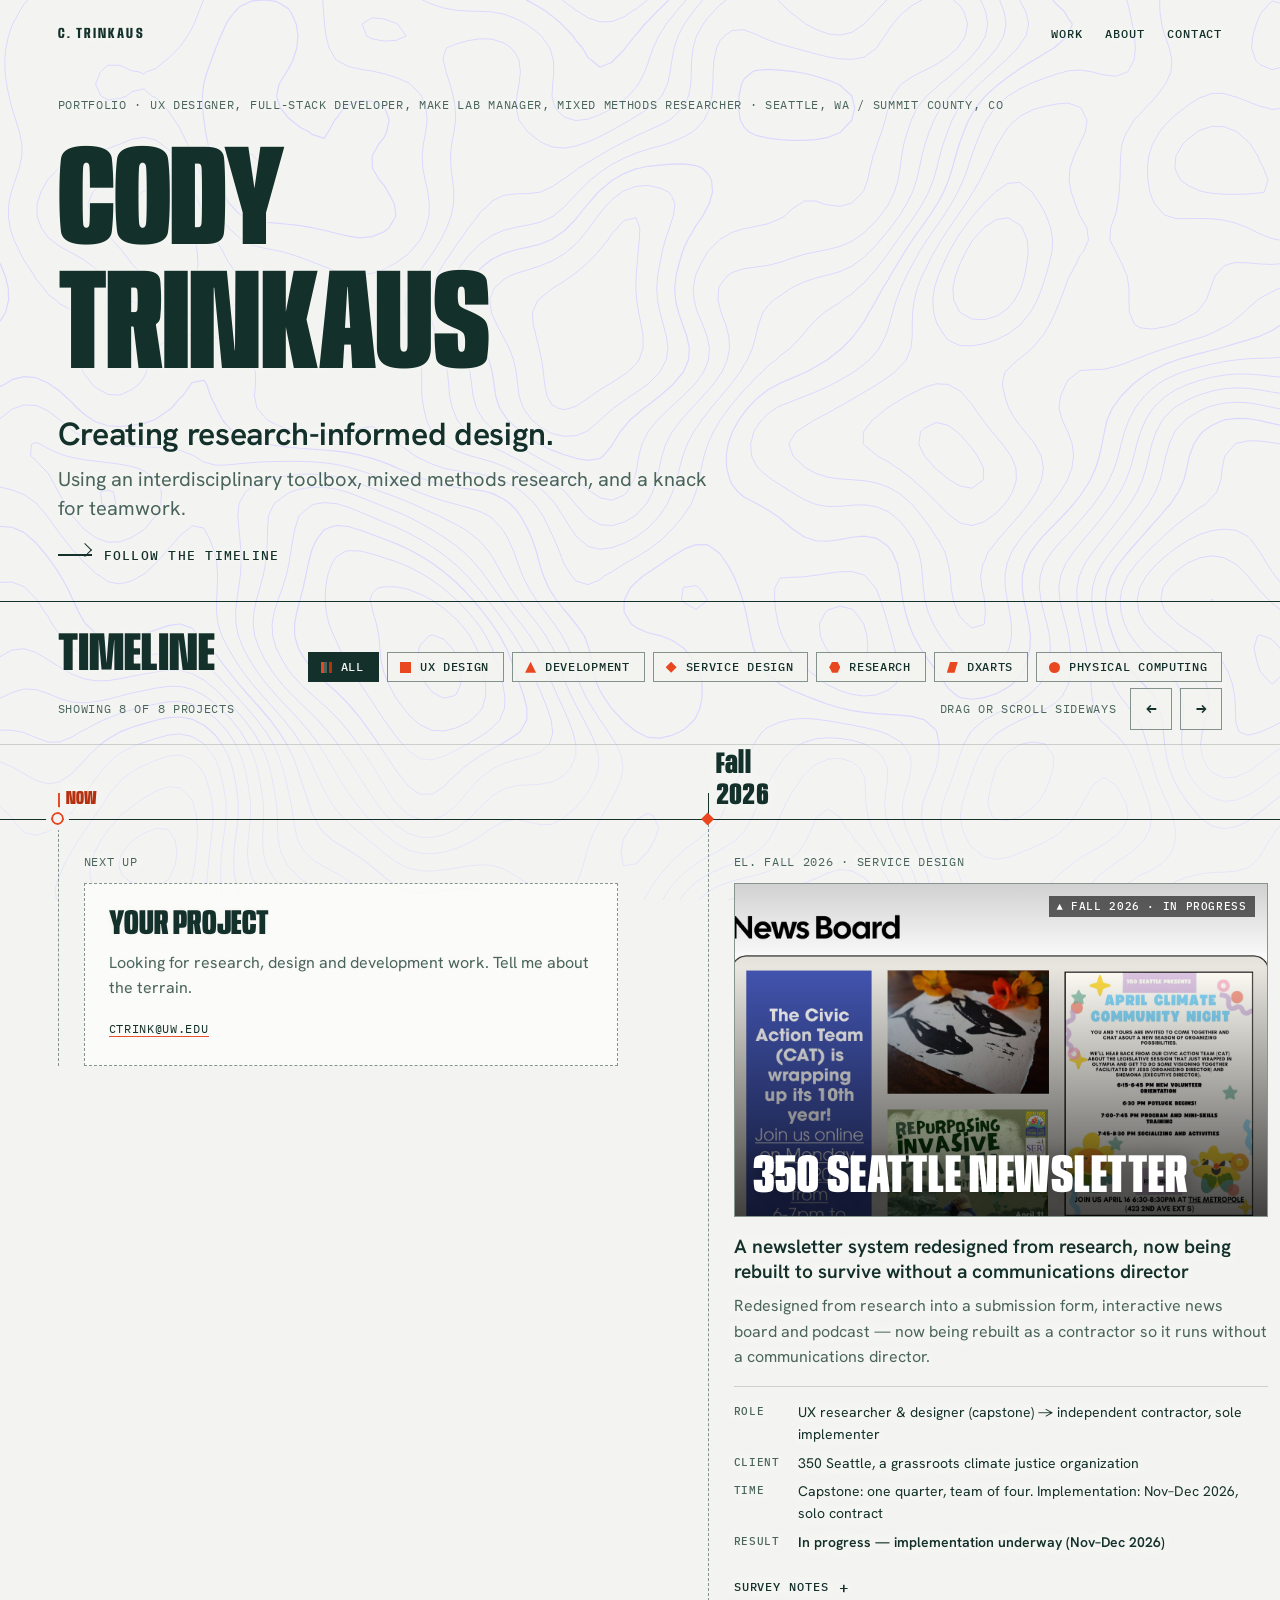
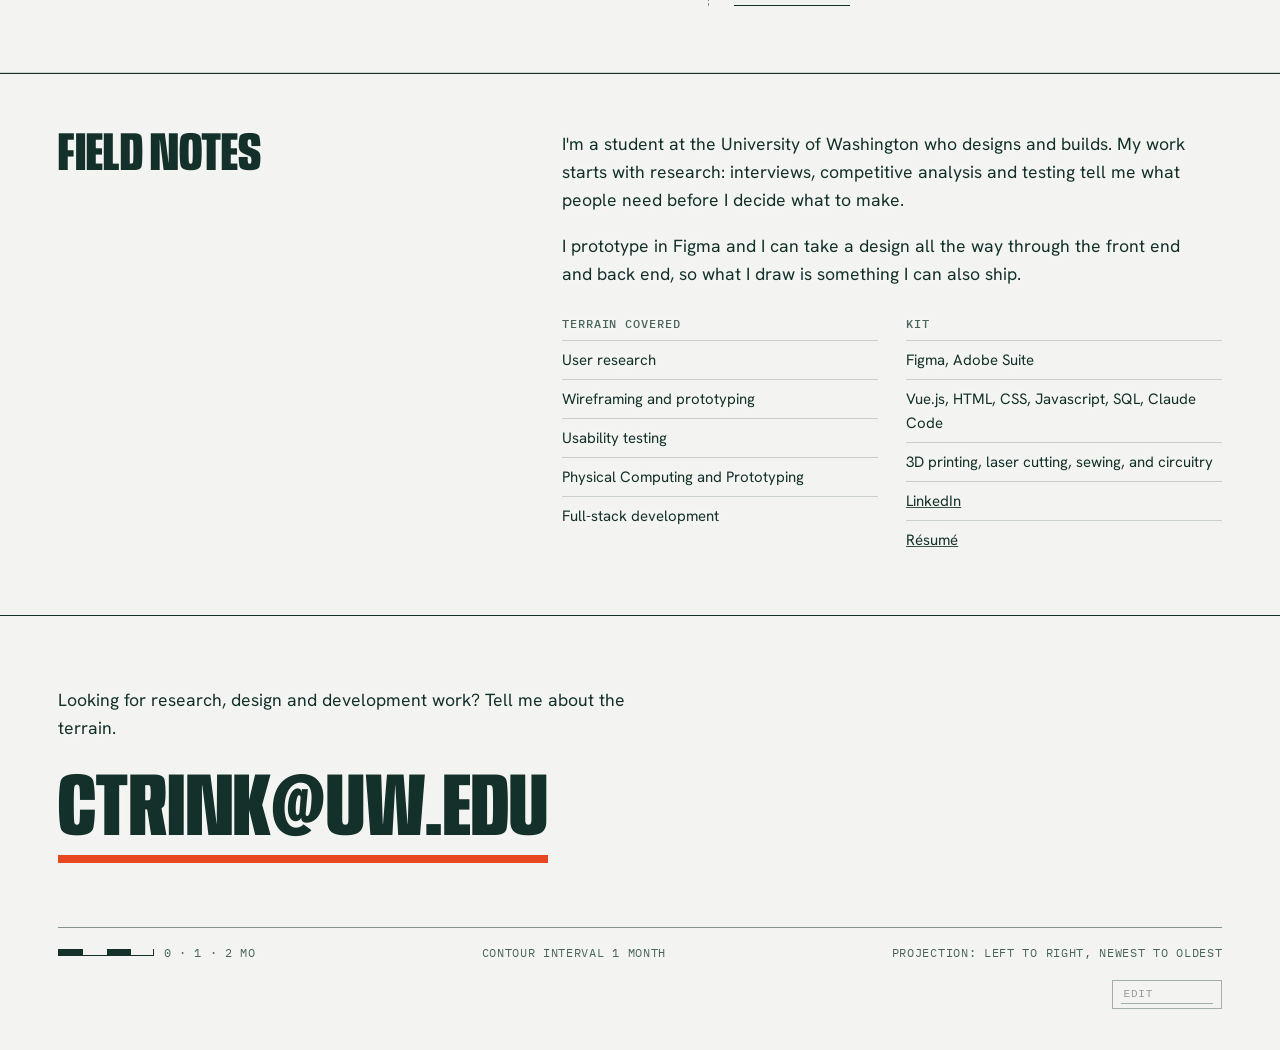
==== commit ba3c3ea0: "Edit index.html from the site" ====
--- a/index.html
+++ b/index.html
@@ -1,5 +1,5 @@
 <!doctype html>
-<html lang="en" data-phia-extension-fonts-loaded="true"><bettercampus-components style="opacity: 1; transition: opacity 200ms cubic-bezier(0.4, 0, 0.2, 1);"></bettercampus-components><head><style>:is([id*='google_ads_iframe'],[id*='taboola-'],.taboolaHeight,.taboola-placeholder,#top-ad,#credential_picker_container,#credentials-picker-container,#credential_picker_iframe,#onetap_google_intermediate_iframe,[id*='google-one-tap-iframe'],#google-one-tap-popup-container,.google-one-tap__module,.google-one-tap-modal-div,.adthrive-auto-injected-player-container,.adthrive[id^="cls-video-container"]:has(.adthrive-auto-injected-player-container),#amp_floatingAdDiv,#ez-content-blocker-container) {display:none!important;min-height:0!important;height:0!important;}</style><style wxt-shadow-root-document-styles="0m0lhap9u3m">@property --tw-animation-delay{syntax:"*";inherits:false;initial-value:0s}@property --tw-animation-direction{syntax:"*";inherits:false;initial-value:normal}@property --tw-animation-duration{syntax:"*";inherits:false}@property --tw-animation-fill-mode{syntax:"*";inherits:false;initial-value:none}@property --tw-animation-iteration-count{syntax:"*";inherits:false;initial-value:1}@property --tw-enter-blur{syntax:"*";inherits:false;initial-value:0}@property --tw-enter-opacity{syntax:"*";inherits:false;initial-value:1}@property --tw-enter-rotate{syntax:"*";inherits:false;initial-value:0}@property --tw-enter-scale{syntax:"*";inherits:false;initial-value:1}@property --tw-enter-translate-x{syntax:"*";inherits:false;initial-value:0}@property --tw-enter-translate-y{syntax:"*";inherits:false;initial-value:0}@property --tw-exit-blur{syntax:"*";inherits:false;initial-value:0}@property --tw-exit-opacity{syntax:"*";inherits:false;initial-value:1}@property --tw-exit-rotate{syntax:"*";inherits:false;initial-value:0}@property --tw-exit-scale{syntax:"*";inherits:false;initial-value:1}@property --tw-exit-translate-x{syntax:"*";inherits:false;initial-value:0}@property --tw-exit-translate-y{syntax:"*";inherits:false;initial-value:0}@property --tw-translate-x{syntax:"*";inherits:false;initial-value:0}@property --tw-translate-y{syntax:"*";inherits:false;initial-value:0}@property --tw-translate-z{syntax:"*";inherits:false;initial-value:0}@property --tw-scale-x{syntax:"*";inherits:false;initial-value:1}@property --tw-scale-y{syntax:"*";inherits:false;initial-value:1}@property --tw-scale-z{syntax:"*";inherits:false;initial-value:1}@property --tw-rotate-x{syntax:"*";inherits:false}@property --tw-rotate-y{syntax:"*";inherits:false}@property --tw-rotate-z{syntax:"*";inherits:false}@property --tw-skew-x{syntax:"*";inherits:false}@property --tw-skew-y{syntax:"*";inherits:false}@property --tw-pan-x{syntax:"*";inherits:false}@property --tw-pan-y{syntax:"*";inherits:false}@property --tw-pinch-zoom{syntax:"*";inherits:false}@property --tw-space-y-reverse{syntax:"*";inherits:false;initial-value:0}@property --tw-space-x-reverse{syntax:"*";inherits:false;initial-value:0}@property --tw-divide-x-reverse{syntax:"*";inherits:false;initial-value:0}@property --tw-border-style{syntax:"*";inherits:false;initial-value:solid}@property --tw-gradient-position{syntax:"*";inherits:false}@property --tw-gradient-from{syntax:"<color>";inherits:false;initial-value:#0000}@property --tw-gradient-via{syntax:"<color>";inherits:false;initial-value:#0000}@property --tw-gradient-to{syntax:"<color>";inherits:false;initial-value:#0000}@property --tw-gradient-stops{syntax:"*";inherits:false}@property --tw-gradient-via-stops{syntax:"*";inherits:false}@property --tw-gradient-from-position{syntax:"<length-percentage>";inherits:false;initial-value:0%}@property --tw-gradient-via-position{syntax:"<length-percentage>";inherits:false;initial-value:50%}@property --tw-gradient-to-position{syntax:"<length-percentage>";inherits:false;initial-value:100%}@property --tw-leading{syntax:"*";inherits:false}@property --tw-font-weight{syntax:"*";inherits:false}@property --tw-tracking{syntax:"*";inherits:false}@property --tw-ordinal{syntax:"*";inherits:false}@property --tw-slashed-zero{syntax:"*";inherits:false}@property --tw-numeric-figure{syntax:"*";inherits:false}@property --tw-numeric-spacing{syntax:"*";inherits:false}@property --tw-numeric-fraction{syntax:"*";inherits:false}@property --tw-shadow{syntax:"*";inherits:false;initial-value:0 0 #0000}@property --tw-shadow-color{syntax:"*";inherits:false}@property --tw-shadow-alpha{syntax:"<percentage>";inherits:false;initial-value:100%}@property --tw-inset-shadow{syntax:"*";inherits:false;initial-value:0 0 #0000}@property --tw-inset-shadow-color{syntax:"*";inherits:false}@property --tw-inset-shadow-alpha{syntax:"<percentage>";inherits:false;initial-value:100%}@property --tw-ring-color{syntax:"*";inherits:false}@property --tw-ring-shadow{syntax:"*";inherits:false;initial-value:0 0 #0000}@property --tw-inset-ring-color{syntax:"*";inherits:false}@property --tw-inset-ring-shadow{syntax:"*";inherits:false;initial-value:0 0 #0000}@property --tw-ring-inset{syntax:"*";inherits:false}@property --tw-ring-offset-width{syntax:"<length>";inherits:false;initial-value:0}@property --tw-ring-offset-color{syntax:"*";inherits:false;initial-value:#fff}@property --tw-ring-offset-shadow{syntax:"*";inherits:false;initial-value:0 0 #0000}@property --tw-outline-style{syntax:"*";inherits:false;initial-value:solid}@property --tw-blur{syntax:"*";inherits:false}@property --tw-brightness{syntax:"*";inherits:false}@property --tw-contrast{syntax:"*";inherits:false}@property --tw-grayscale{syntax:"*";inherits:false}@property --tw-hue-rotate{syntax:"*";inherits:false}@property --tw-invert{syntax:"*";inherits:false}@property --tw-opacity{syntax:"*";inherits:false}@property --tw-saturate{syntax:"*";inherits:false}@property --tw-sepia{syntax:"*";inherits:false}@property --tw-drop-shadow{syntax:"*";inherits:false}@property --tw-drop-shadow-color{syntax:"*";inherits:false}@property --tw-drop-shadow-alpha{syntax:"<percentage>";inherits:false;initial-value:100%}@property --tw-drop-shadow-size{syntax:"*";inherits:false}@property --tw-backdrop-blur{syntax:"*";inherits:false}@property --tw-backdrop-brightness{syntax:"*";inherits:false}@property --tw-backdrop-contrast{syntax:"*";inherits:false}@property --tw-backdrop-grayscale{syntax:"*";inherits:false}@property --tw-backdrop-hue-rotate{syntax:"*";inherits:false}@property --tw-backdrop-invert{syntax:"*";inherits:false}@property --tw-backdrop-opacity{syntax:"*";inherits:false}@property --tw-backdrop-saturate{syntax:"*";inherits:false}@property --tw-backdrop-sepia{syntax:"*";inherits:false}@property --tw-duration{syntax:"*";inherits:false}@property --tw-ease{syntax:"*";inherits:false}@property --tw-text-shadow-color{syntax:"*";inherits:false}@property --tw-text-shadow-alpha{syntax:"<percentage>";inherits:false;initial-value:100%}@property --tw-content{syntax:"*";inherits:false;initial-value:""}</style><style wxt-shadow-root-document-styles="07f5fy1vvpdb">@property --tw-animation-delay{syntax:"*";inherits:false;initial-value:0s}@property --tw-animation-direction{syntax:"*";inherits:false;initial-value:normal}@property --tw-animation-duration{syntax:"*";inherits:false}@property --tw-animation-fill-mode{syntax:"*";inherits:false;initial-value:none}@property --tw-animation-iteration-count{syntax:"*";inherits:false;initial-value:1}@property --tw-enter-blur{syntax:"*";inherits:false;initial-value:0}@property --tw-enter-opacity{syntax:"*";inherits:false;initial-value:1}@property --tw-enter-rotate{syntax:"*";inherits:false;initial-value:0}@property --tw-enter-scale{syntax:"*";inherits:false;initial-value:1}@property --tw-enter-translate-x{syntax:"*";inherits:false;initial-value:0}@property --tw-enter-translate-y{syntax:"*";inherits:false;initial-value:0}@property --tw-exit-blur{syntax:"*";inherits:false;initial-value:0}@property --tw-exit-opacity{syntax:"*";inherits:false;initial-value:1}@property --tw-exit-rotate{syntax:"*";inherits:false;initial-value:0}@property --tw-exit-scale{syntax:"*";inherits:false;initial-value:1}@property --tw-exit-translate-x{syntax:"*";inherits:false;initial-value:0}@property --tw-exit-translate-y{syntax:"*";inherits:false;initial-value:0}@property --tw-translate-x{syntax:"*";inherits:false;initial-value:0}@property --tw-translate-y{syntax:"*";inherits:false;initial-value:0}@property --tw-translate-z{syntax:"*";inherits:false;initial-value:0}@property --tw-scale-x{syntax:"*";inherits:false;initial-value:1}@property --tw-scale-y{syntax:"*";inherits:false;initial-value:1}@property --tw-scale-z{syntax:"*";inherits:false;initial-value:1}@property --tw-rotate-x{syntax:"*";inherits:false}@property --tw-rotate-y{syntax:"*";inherits:false}@property --tw-rotate-z{syntax:"*";inherits:false}@property --tw-skew-x{syntax:"*";inherits:false}@property --tw-skew-y{syntax:"*";inherits:false}@property --tw-pan-x{syntax:"*";inherits:false}@property --tw-pan-y{syntax:"*";inherits:false}@property --tw-pinch-zoom{syntax:"*";inherits:false}@property --tw-space-y-reverse{syntax:"*";inherits:false;initial-value:0}@property --tw-space-x-reverse{syntax:"*";inherits:false;initial-value:0}@property --tw-divide-x-reverse{syntax:"*";inherits:false;initial-value:0}@property --tw-border-style{syntax:"*";inherits:false;initial-value:solid}@property --tw-gradient-position{syntax:"*";inherits:false}@property --tw-gradient-from{syntax:"<color>";inherits:false;initial-value:#0000}@property --tw-gradient-via{syntax:"<color>";inherits:false;initial-value:#0000}@property --tw-gradient-to{syntax:"<color>";inherits:false;initial-value:#0000}@property --tw-gradient-stops{syntax:"*";inherits:false}@property --tw-gradient-via-stops{syntax:"*";inherits:false}@property --tw-gradient-from-position{syntax:"<length-percentage>";inherits:false;initial-value:0%}@property --tw-gradient-via-position{syntax:"<length-percentage>";inherits:false;initial-value:50%}@property --tw-gradient-to-position{syntax:"<length-percentage>";inherits:false;initial-value:100%}@property --tw-leading{syntax:"*";inherits:false}@property --tw-font-weight{syntax:"*";inherits:false}@property --tw-tracking{syntax:"*";inherits:false}@property --tw-ordinal{syntax:"*";inherits:false}@property --tw-slashed-zero{syntax:"*";inherits:false}@property --tw-numeric-figure{syntax:"*";inherits:false}@property --tw-numeric-spacing{syntax:"*";inherits:false}@property --tw-numeric-fraction{syntax:"*";inherits:false}@property --tw-shadow{syntax:"*";inherits:false;initial-value:0 0 #0000}@property --tw-shadow-color{syntax:"*";inherits:false}@property --tw-shadow-alpha{syntax:"<percentage>";inherits:false;initial-value:100%}@property --tw-inset-shadow{syntax:"*";inherits:false;initial-value:0 0 #0000}@property --tw-inset-shadow-color{syntax:"*";inherits:false}@property --tw-inset-shadow-alpha{syntax:"<percentage>";inherits:false;initial-value:100%}@property --tw-ring-color{syntax:"*";inherits:false}@property --tw-ring-shadow{syntax:"*";inherits:false;initial-value:0 0 #0000}@property --tw-inset-ring-color{syntax:"*";inherits:false}@property --tw-inset-ring-shadow{syntax:"*";inherits:false;initial-value:0 0 #0000}@property --tw-ring-inset{syntax:"*";inherits:false}@property --tw-ring-offset-width{syntax:"<length>";inherits:false;initial-value:0}@property --tw-ring-offset-color{syntax:"*";inherits:false;initial-value:#fff}@property --tw-ring-offset-shadow{syntax:"*";inherits:false;initial-value:0 0 #0000}@property --tw-outline-style{syntax:"*";inherits:false;initial-value:solid}@property --tw-blur{syntax:"*";inherits:false}@property --tw-brightness{syntax:"*";inherits:false}@property --tw-contrast{syntax:"*";inherits:false}@property --tw-grayscale{syntax:"*";inherits:false}@property --tw-hue-rotate{syntax:"*";inherits:false}@property --tw-invert{syntax:"*";inherits:false}@property --tw-opacity{syntax:"*";inherits:false}@property --tw-saturate{syntax:"*";inherits:false}@property --tw-sepia{syntax:"*";inherits:false}@property --tw-drop-shadow{syntax:"*";inherits:false}@property --tw-drop-shadow-color{syntax:"*";inherits:false}@property --tw-drop-shadow-alpha{syntax:"<percentage>";inherits:false;initial-value:100%}@property --tw-drop-shadow-size{syntax:"*";inherits:false}@property --tw-backdrop-blur{syntax:"*";inherits:false}@property --tw-backdrop-brightness{syntax:"*";inherits:false}@property --tw-backdrop-contrast{syntax:"*";inherits:false}@property --tw-backdrop-grayscale{syntax:"*";inherits:false}@property --tw-backdrop-hue-rotate{syntax:"*";inherits:false}@property --tw-backdrop-invert{syntax:"*";inherits:false}@property --tw-backdrop-opacity{syntax:"*";inherits:false}@property --tw-backdrop-saturate{syntax:"*";inherits:false}@property --tw-backdrop-sepia{syntax:"*";inherits:false}@property --tw-duration{syntax:"*";inherits:false}@property --tw-ease{syntax:"*";inherits:false}@property --tw-text-shadow-color{syntax:"*";inherits:false}@property --tw-text-shadow-alpha{syntax:"<percentage>";inherits:false;initial-value:100%}@property --tw-content{syntax:"*";inherits:false;initial-value:""}</style><style wxt-shadow-root-document-styles="hjwx4jhe9c">@property --tw-animation-delay{syntax:"*";inherits:false;initial-value:0s}@property --tw-animation-direction{syntax:"*";inherits:false;initial-value:normal}@property --tw-animation-duration{syntax:"*";inherits:false}@property --tw-animation-fill-mode{syntax:"*";inherits:false;initial-value:none}@property --tw-animation-iteration-count{syntax:"*";inherits:false;initial-value:1}@property --tw-enter-blur{syntax:"*";inherits:false;initial-value:0}@property --tw-enter-opacity{syntax:"*";inherits:false;initial-value:1}@property --tw-enter-rotate{syntax:"*";inherits:false;initial-value:0}@property --tw-enter-scale{syntax:"*";inherits:false;initial-value:1}@property --tw-enter-translate-x{syntax:"*";inherits:false;initial-value:0}@property --tw-enter-translate-y{syntax:"*";inherits:false;initial-value:0}@property --tw-exit-blur{syntax:"*";inherits:false;initial-value:0}@property --tw-exit-opacity{syntax:"*";inherits:false;initial-value:1}@property --tw-exit-rotate{syntax:"*";inherits:false;initial-value:0}@property --tw-exit-scale{syntax:"*";inherits:false;initial-value:1}@property --tw-exit-translate-x{syntax:"*";inherits:false;initial-value:0}@property --tw-exit-translate-y{syntax:"*";inherits:false;initial-value:0}@property --tw-translate-x{syntax:"*";inherits:false;initial-value:0}@property --tw-translate-y{syntax:"*";inherits:false;initial-value:0}@property --tw-translate-z{syntax:"*";inherits:false;initial-value:0}@property --tw-scale-x{syntax:"*";inherits:false;initial-value:1}@property --tw-scale-y{syntax:"*";inherits:false;initial-value:1}@property --tw-scale-z{syntax:"*";inherits:false;initial-value:1}@property --tw-rotate-x{syntax:"*";inherits:false}@property --tw-rotate-y{syntax:"*";inherits:false}@property --tw-rotate-z{syntax:"*";inherits:false}@property --tw-skew-x{syntax:"*";inherits:false}@property --tw-skew-y{syntax:"*";inherits:false}@property --tw-pan-x{syntax:"*";inherits:false}@property --tw-pan-y{syntax:"*";inherits:false}@property --tw-pinch-zoom{syntax:"*";inherits:false}@property --tw-space-y-reverse{syntax:"*";inherits:false;initial-value:0}@property --tw-space-x-reverse{syntax:"*";inherits:false;initial-value:0}@property --tw-divide-x-reverse{syntax:"*";inherits:false;initial-value:0}@property --tw-border-style{syntax:"*";inherits:false;initial-value:solid}@property --tw-gradient-position{syntax:"*";inherits:false}@property --tw-gradient-from{syntax:"<color>";inherits:false;initial-value:#0000}@property --tw-gradient-via{syntax:"<color>";inherits:false;initial-value:#0000}@property --tw-gradient-to{syntax:"<color>";inherits:false;initial-value:#0000}@property --tw-gradient-stops{syntax:"*";inherits:false}@property --tw-gradient-via-stops{syntax:"*";inherits:false}@property --tw-gradient-from-position{syntax:"<length-percentage>";inherits:false;initial-value:0%}@property --tw-gradient-via-position{syntax:"<length-percentage>";inherits:false;initial-value:50%}@property --tw-gradient-to-position{syntax:"<length-percentage>";inherits:false;initial-value:100%}@property --tw-leading{syntax:"*";inherits:false}@property --tw-font-weight{syntax:"*";inherits:false}@property --tw-tracking{syntax:"*";inherits:false}@property --tw-ordinal{syntax:"*";inherits:false}@property --tw-slashed-zero{syntax:"*";inherits:false}@property --tw-numeric-figure{syntax:"*";inherits:false}@property --tw-numeric-spacing{syntax:"*";inherits:false}@property --tw-numeric-fraction{syntax:"*";inherits:false}@property --tw-shadow{syntax:"*";inherits:false;initial-value:0 0 #0000}@property --tw-shadow-color{syntax:"*";inherits:false}@property --tw-shadow-alpha{syntax:"<percentage>";inherits:false;initial-value:100%}@property --tw-inset-shadow{syntax:"*";inherits:false;initial-value:0 0 #0000}@property --tw-inset-shadow-color{syntax:"*";inherits:false}@property --tw-inset-shadow-alpha{syntax:"<percentage>";inherits:false;initial-value:100%}@property --tw-ring-color{syntax:"*";inherits:false}@property --tw-ring-shadow{syntax:"*";inherits:false;initial-value:0 0 #0000}@property --tw-inset-ring-color{syntax:"*";inherits:false}@property --tw-inset-ring-shadow{syntax:"*";inherits:false;initial-value:0 0 #0000}@property --tw-ring-inset{syntax:"*";inherits:false}@property --tw-ring-offset-width{syntax:"<length>";inherits:false;initial-value:0}@property --tw-ring-offset-color{syntax:"*";inherits:false;initial-value:#fff}@property --tw-ring-offset-shadow{syntax:"*";inherits:false;initial-value:0 0 #0000}@property --tw-outline-style{syntax:"*";inherits:false;initial-value:solid}@property --tw-blur{syntax:"*";inherits:false}@property --tw-brightness{syntax:"*";inherits:false}@property --tw-contrast{syntax:"*";inherits:false}@property --tw-grayscale{syntax:"*";inherits:false}@property --tw-hue-rotate{syntax:"*";inherits:false}@property --tw-invert{syntax:"*";inherits:false}@property --tw-opacity{syntax:"*";inherits:false}@property --tw-saturate{syntax:"*";inherits:false}@property --tw-sepia{syntax:"*";inherits:false}@property --tw-drop-shadow{syntax:"*";inherits:false}@property --tw-drop-shadow-color{syntax:"*";inherits:false}@property --tw-drop-shadow-alpha{syntax:"<percentage>";inherits:false;initial-value:100%}@property --tw-drop-shadow-size{syntax:"*";inherits:false}@property --tw-backdrop-blur{syntax:"*";inherits:false}@property --tw-backdrop-brightness{syntax:"*";inherits:false}@property --tw-backdrop-contrast{syntax:"*";inherits:false}@property --tw-backdrop-grayscale{syntax:"*";inherits:false}@property --tw-backdrop-hue-rotate{syntax:"*";inherits:false}@property --tw-backdrop-invert{syntax:"*";inherits:false}@property --tw-backdrop-opacity{syntax:"*";inherits:false}@property --tw-backdrop-saturate{syntax:"*";inherits:false}@property --tw-backdrop-sepia{syntax:"*";inherits:false}@property --tw-duration{syntax:"*";inherits:false}@property --tw-ease{syntax:"*";inherits:false}@property --tw-text-shadow-color{syntax:"*";inherits:false}@property --tw-text-shadow-alpha{syntax:"<percentage>";inherits:false;initial-value:100%}@property --tw-content{syntax:"*";inherits:false;initial-value:""}</style></head><body><bettercanvas-portal style="overflow: visible; position: relative; width: 0px; height: 0px; display: block;"></bettercanvas-portal><bettercampus-components style="opacity: 1; transition: opacity 200ms cubic-bezier(0.4, 0, 0.2, 1);"></bettercampus-components>
+<html lang="en"><head>
 <meta charset="utf-8">
 <meta name="viewport" content="width=device-width,initial-scale=1,viewport-fit=cover">
 <meta name="description" content="Design portfolio organised as a topographic survey: one contour per year, one marker per project.">
@@ -174,59 +174,8 @@
 }
 @media(prefers-reduced-motion:reduce){html{scroll-behavior:auto}}
 </style>
-<style>:is([id*='google_ads_iframe'],[id*='taboola-'],.taboolaHeight,.taboola-placeholder,#top-ad,#credential_picker_container,#credentials-picker-container,#credential_picker_iframe,#onetap_google_intermediate_iframe,[id*='google-one-tap-iframe'],#google-one-tap-popup-container,.google-one-tap__module,.google-one-tap-modal-div,.adthrive-auto-injected-player-container,.adthrive[id^="cls-video-container"]:has(.adthrive-auto-injected-player-container),#amp_floatingAdDiv,#ez-content-blocker-container) {display:none!important;min-height:0!important;height:0!important;}</style><style wxt-shadow-root-document-styles="72arfew1g7">@property --tw-animation-delay{syntax:"*";inherits:false;initial-value:0s}@property --tw-animation-direction{syntax:"*";inherits:false;initial-value:normal}@property --tw-animation-duration{syntax:"*";inherits:false}@property --tw-animation-fill-mode{syntax:"*";inherits:false;initial-value:none}@property --tw-animation-iteration-count{syntax:"*";inherits:false;initial-value:1}@property --tw-enter-blur{syntax:"*";inherits:false;initial-value:0}@property --tw-enter-opacity{syntax:"*";inherits:false;initial-value:1}@property --tw-enter-rotate{syntax:"*";inherits:false;initial-value:0}@property --tw-enter-scale{syntax:"*";inherits:false;initial-value:1}@property --tw-enter-translate-x{syntax:"*";inherits:false;initial-value:0}@property --tw-enter-translate-y{syntax:"*";inherits:false;initial-value:0}@property --tw-exit-blur{syntax:"*";inherits:false;initial-value:0}@property --tw-exit-opacity{syntax:"*";inherits:false;initial-value:1}@property --tw-exit-rotate{syntax:"*";inherits:false;initial-value:0}@property --tw-exit-scale{syntax:"*";inherits:false;initial-value:1}@property --tw-exit-translate-x{syntax:"*";inherits:false;initial-value:0}@property --tw-exit-translate-y{syntax:"*";inherits:false;initial-value:0}@property --tw-translate-x{syntax:"*";inherits:false;initial-value:0}@property --tw-translate-y{syntax:"*";inherits:false;initial-value:0}@property --tw-translate-z{syntax:"*";inherits:false;initial-value:0}@property --tw-scale-x{syntax:"*";inherits:false;initial-value:1}@property --tw-scale-y{syntax:"*";inherits:false;initial-value:1}@property --tw-scale-z{syntax:"*";inherits:false;initial-value:1}@property --tw-rotate-x{syntax:"*";inherits:false}@property --tw-rotate-y{syntax:"*";inherits:false}@property --tw-rotate-z{syntax:"*";inherits:false}@property --tw-skew-x{syntax:"*";inherits:false}@property --tw-skew-y{syntax:"*";inherits:false}@property --tw-pan-x{syntax:"*";inherits:false}@property --tw-pan-y{syntax:"*";inherits:false}@property --tw-pinch-zoom{syntax:"*";inherits:false}@property --tw-space-y-reverse{syntax:"*";inherits:false;initial-value:0}@property --tw-space-x-reverse{syntax:"*";inherits:false;initial-value:0}@property --tw-divide-x-reverse{syntax:"*";inherits:false;initial-value:0}@property --tw-border-style{syntax:"*";inherits:false;initial-value:solid}@property --tw-gradient-position{syntax:"*";inherits:false}@property --tw-gradient-from{syntax:"<color>";inherits:false;initial-value:#0000}@property --tw-gradient-via{syntax:"<color>";inherits:false;initial-value:#0000}@property --tw-gradient-to{syntax:"<color>";inherits:false;initial-value:#0000}@property --tw-gradient-stops{syntax:"*";inherits:false}@property --tw-gradient-via-stops{syntax:"*";inherits:false}@property --tw-gradient-from-position{syntax:"<length-percentage>";inherits:false;initial-value:0%}@property --tw-gradient-via-position{syntax:"<length-percentage>";inherits:false;initial-value:50%}@property --tw-gradient-to-position{syntax:"<length-percentage>";inherits:false;initial-value:100%}@property --tw-leading{syntax:"*";inherits:false}@property --tw-font-weight{syntax:"*";inherits:false}@property --tw-tracking{syntax:"*";inherits:false}@property --tw-ordinal{syntax:"*";inherits:false}@property --tw-slashed-zero{syntax:"*";inherits:false}@property --tw-numeric-figure{syntax:"*";inherits:false}@property --tw-numeric-spacing{syntax:"*";inherits:false}@property --tw-numeric-fraction{syntax:"*";inherits:false}@property --tw-shadow{syntax:"*";inherits:false;initial-value:0 0 #0000}@property --tw-shadow-color{syntax:"*";inherits:false}@property --tw-shadow-alpha{syntax:"<percentage>";inherits:false;initial-value:100%}@property --tw-inset-shadow{syntax:"*";inherits:false;initial-value:0 0 #0000}@property --tw-inset-shadow-color{syntax:"*";inherits:false}@property --tw-inset-shadow-alpha{syntax:"<percentage>";inherits:false;initial-value:100%}@property --tw-ring-color{syntax:"*";inherits:false}@property --tw-ring-shadow{syntax:"*";inherits:false;initial-value:0 0 #0000}@property --tw-inset-ring-color{syntax:"*";inherits:false}@property --tw-inset-ring-shadow{syntax:"*";inherits:false;initial-value:0 0 #0000}@property --tw-ring-inset{syntax:"*";inherits:false}@property --tw-ring-offset-width{syntax:"<length>";inherits:false;initial-value:0}@property --tw-ring-offset-color{syntax:"*";inherits:false;initial-value:#fff}@property --tw-ring-offset-shadow{syntax:"*";inherits:false;initial-value:0 0 #0000}@property --tw-outline-style{syntax:"*";inherits:false;initial-value:solid}@property --tw-blur{syntax:"*";inherits:false}@property --tw-brightness{syntax:"*";inherits:false}@property --tw-contrast{syntax:"*";inherits:false}@property --tw-grayscale{syntax:"*";inherits:false}@property --tw-hue-rotate{syntax:"*";inherits:false}@property --tw-invert{syntax:"*";inherits:false}@property --tw-opacity{syntax:"*";inherits:false}@property --tw-saturate{syntax:"*";inherits:false}@property --tw-sepia{syntax:"*";inherits:false}@property --tw-drop-shadow{syntax:"*";inherits:false}@property --tw-drop-shadow-color{syntax:"*";inherits:false}@property --tw-drop-shadow-alpha{syntax:"<percentage>";inherits:false;initial-value:100%}@property --tw-drop-shadow-size{syntax:"*";inherits:false}@property --tw-backdrop-blur{syntax:"*";inherits:false}@property --tw-backdrop-brightness{syntax:"*";inherits:false}@property --tw-backdrop-contrast{syntax:"*";inherits:false}@property --tw-backdrop-grayscale{syntax:"*";inherits:false}@property --tw-backdrop-hue-rotate{syntax:"*";inherits:false}@property --tw-backdrop-invert{syntax:"*";inherits:false}@property --tw-backdrop-opacity{syntax:"*";inherits:false}@property --tw-backdrop-saturate{syntax:"*";inherits:false}@property --tw-backdrop-sepia{syntax:"*";inherits:false}@property --tw-duration{syntax:"*";inherits:false}@property --tw-ease{syntax:"*";inherits:false}@property --tw-text-shadow-color{syntax:"*";inherits:false}@property --tw-text-shadow-alpha{syntax:"<percentage>";inherits:false;initial-value:100%}@property --tw-content{syntax:"*";inherits:false;initial-value:""}</style><style id="phia-extension-fonts">@font-face {
-  font-family: "PP Neue Montreal";
-  src:
-    url("chrome-extension://ehoknmhmadiboejdbinglmbnlghnbldc/fonts/PPNeueMontreal-Regular.woff2") format("woff2"),
-    url("chrome-extension://ehoknmhmadiboejdbinglmbnlghnbldc/fonts/PPNeueMontreal-Regular.woff") format("woff");
-  font-weight: 400;
-  font-style: normal;
-}
-@font-face {
-  font-family: "PP Neue Montreal";
-  src:
-    url("chrome-extension://ehoknmhmadiboejdbinglmbnlghnbldc/fonts/PPNeueMontreal-Medium.woff2") format("woff2"),
-    url("chrome-extension://ehoknmhmadiboejdbinglmbnlghnbldc/fonts/PPNeueMontreal-Medium.woff") format("woff");
-  font-weight: 500;
-  font-style: normal;
-}
-@font-face {
-  font-family: "GT Super Display";
-  src:
-    url("chrome-extension://ehoknmhmadiboejdbinglmbnlghnbldc/fonts/GT-Super-Display-Regular.woff2") format("woff2"),
-    url("chrome-extension://ehoknmhmadiboejdbinglmbnlghnbldc/fonts/GT-Super-Display-Regular.woff") format("woff");
-  font-weight: 400;
-  font-style: normal;
-}
-@font-face {
-  font-family: "GT Super Display";
-  src:
-    url("chrome-extension://ehoknmhmadiboejdbinglmbnlghnbldc/fonts/GT-Super-Display-Light.woff2") format("woff2"),
-    url("chrome-extension://ehoknmhmadiboejdbinglmbnlghnbldc/fonts/GT-Super-Display-Light.woff") format("woff");
-  font-weight: 300;
-  font-style: normal;
-}
-@font-face {
-  font-family: "GT Super Display";
-  src:
-    url("chrome-extension://ehoknmhmadiboejdbinglmbnlghnbldc/fonts/GT-Super-Display-Light-Italic.woff2") format("woff2"),
-    url("chrome-extension://ehoknmhmadiboejdbinglmbnlghnbldc/fonts/GT-Super-Display-Light-Italic.woff") format("woff");
-  font-weight: 300;
-  font-style: italic;
-}
-@font-face {
-  font-family: "Roboto Mono";
-  src: url("chrome-extension://ehoknmhmadiboejdbinglmbnlghnbldc/fonts/RobotoMono.ttf") format("truetype");
-  font-style: normal;
-  font-weight: 100 700;
-}
-@font-face {
-  font-family: "Roboto Mono";
-  src: url("chrome-extension://ehoknmhmadiboejdbinglmbnlghnbldc/fonts/RobotoMono-Italic.ttf") format("truetype");
-  font-style: italic;
-  font-weight: 100 700;
-}</style><style wxt-shadow-root-document-styles="z46nb9py7k">@property --tw-animation-delay{syntax:"*";inherits:false;initial-value:0s}@property --tw-animation-direction{syntax:"*";inherits:false;initial-value:normal}@property --tw-animation-duration{syntax:"*";inherits:false}@property --tw-animation-fill-mode{syntax:"*";inherits:false;initial-value:none}@property --tw-animation-iteration-count{syntax:"*";inherits:false;initial-value:1}@property --tw-enter-blur{syntax:"*";inherits:false;initial-value:0}@property --tw-enter-opacity{syntax:"*";inherits:false;initial-value:1}@property --tw-enter-rotate{syntax:"*";inherits:false;initial-value:0}@property --tw-enter-scale{syntax:"*";inherits:false;initial-value:1}@property --tw-enter-translate-x{syntax:"*";inherits:false;initial-value:0}@property --tw-enter-translate-y{syntax:"*";inherits:false;initial-value:0}@property --tw-exit-blur{syntax:"*";inherits:false;initial-value:0}@property --tw-exit-opacity{syntax:"*";inherits:false;initial-value:1}@property --tw-exit-rotate{syntax:"*";inherits:false;initial-value:0}@property --tw-exit-scale{syntax:"*";inherits:false;initial-value:1}@property --tw-exit-translate-x{syntax:"*";inherits:false;initial-value:0}@property --tw-exit-translate-y{syntax:"*";inherits:false;initial-value:0}@property --tw-translate-x{syntax:"*";inherits:false;initial-value:0}@property --tw-translate-y{syntax:"*";inherits:false;initial-value:0}@property --tw-translate-z{syntax:"*";inherits:false;initial-value:0}@property --tw-scale-x{syntax:"*";inherits:false;initial-value:1}@property --tw-scale-y{syntax:"*";inherits:false;initial-value:1}@property --tw-scale-z{syntax:"*";inherits:false;initial-value:1}@property --tw-rotate-x{syntax:"*";inherits:false}@property --tw-rotate-y{syntax:"*";inherits:false}@property --tw-rotate-z{syntax:"*";inherits:false}@property --tw-skew-x{syntax:"*";inherits:false}@property --tw-skew-y{syntax:"*";inherits:false}@property --tw-pan-x{syntax:"*";inherits:false}@property --tw-pan-y{syntax:"*";inherits:false}@property --tw-pinch-zoom{syntax:"*";inherits:false}@property --tw-space-y-reverse{syntax:"*";inherits:false;initial-value:0}@property --tw-space-x-reverse{syntax:"*";inherits:false;initial-value:0}@property --tw-divide-x-reverse{syntax:"*";inherits:false;initial-value:0}@property --tw-border-style{syntax:"*";inherits:false;initial-value:solid}@property --tw-gradient-position{syntax:"*";inherits:false}@property --tw-gradient-from{syntax:"<color>";inherits:false;initial-value:#0000}@property --tw-gradient-via{syntax:"<color>";inherits:false;initial-value:#0000}@property --tw-gradient-to{syntax:"<color>";inherits:false;initial-value:#0000}@property --tw-gradient-stops{syntax:"*";inherits:false}@property --tw-gradient-via-stops{syntax:"*";inherits:false}@property --tw-gradient-from-position{syntax:"<length-percentage>";inherits:false;initial-value:0%}@property --tw-gradient-via-position{syntax:"<length-percentage>";inherits:false;initial-value:50%}@property --tw-gradient-to-position{syntax:"<length-percentage>";inherits:false;initial-value:100%}@property --tw-leading{syntax:"*";inherits:false}@property --tw-font-weight{syntax:"*";inherits:false}@property --tw-tracking{syntax:"*";inherits:false}@property --tw-ordinal{syntax:"*";inherits:false}@property --tw-slashed-zero{syntax:"*";inherits:false}@property --tw-numeric-figure{syntax:"*";inherits:false}@property --tw-numeric-spacing{syntax:"*";inherits:false}@property --tw-numeric-fraction{syntax:"*";inherits:false}@property --tw-shadow{syntax:"*";inherits:false;initial-value:0 0 #0000}@property --tw-shadow-color{syntax:"*";inherits:false}@property --tw-shadow-alpha{syntax:"<percentage>";inherits:false;initial-value:100%}@property --tw-inset-shadow{syntax:"*";inherits:false;initial-value:0 0 #0000}@property --tw-inset-shadow-color{syntax:"*";inherits:false}@property --tw-inset-shadow-alpha{syntax:"<percentage>";inherits:false;initial-value:100%}@property --tw-ring-color{syntax:"*";inherits:false}@property --tw-ring-shadow{syntax:"*";inherits:false;initial-value:0 0 #0000}@property --tw-inset-ring-color{syntax:"*";inherits:false}@property --tw-inset-ring-shadow{syntax:"*";inherits:false;initial-value:0 0 #0000}@property --tw-ring-inset{syntax:"*";inherits:false}@property --tw-ring-offset-width{syntax:"<length>";inherits:false;initial-value:0}@property --tw-ring-offset-color{syntax:"*";inherits:false;initial-value:#fff}@property --tw-ring-offset-shadow{syntax:"*";inherits:false;initial-value:0 0 #0000}@property --tw-outline-style{syntax:"*";inherits:false;initial-value:solid}@property --tw-blur{syntax:"*";inherits:false}@property --tw-brightness{syntax:"*";inherits:false}@property --tw-contrast{syntax:"*";inherits:false}@property --tw-grayscale{syntax:"*";inherits:false}@property --tw-hue-rotate{syntax:"*";inherits:false}@property --tw-invert{syntax:"*";inherits:false}@property --tw-opacity{syntax:"*";inherits:false}@property --tw-saturate{syntax:"*";inherits:false}@property --tw-sepia{syntax:"*";inherits:false}@property --tw-drop-shadow{syntax:"*";inherits:false}@property --tw-drop-shadow-color{syntax:"*";inherits:false}@property --tw-drop-shadow-alpha{syntax:"<percentage>";inherits:false;initial-value:100%}@property --tw-drop-shadow-size{syntax:"*";inherits:false}@property --tw-backdrop-blur{syntax:"*";inherits:false}@property --tw-backdrop-brightness{syntax:"*";inherits:false}@property --tw-backdrop-contrast{syntax:"*";inherits:false}@property --tw-backdrop-grayscale{syntax:"*";inherits:false}@property --tw-backdrop-hue-rotate{syntax:"*";inherits:false}@property --tw-backdrop-invert{syntax:"*";inherits:false}@property --tw-backdrop-opacity{syntax:"*";inherits:false}@property --tw-backdrop-saturate{syntax:"*";inherits:false}@property --tw-backdrop-sepia{syntax:"*";inherits:false}@property --tw-duration{syntax:"*";inherits:false}@property --tw-ease{syntax:"*";inherits:false}@property --tw-text-shadow-color{syntax:"*";inherits:false}@property --tw-text-shadow-alpha{syntax:"<percentage>";inherits:false;initial-value:100%}@property --tw-content{syntax:"*";inherits:false;initial-value:""}</style><style wxt-shadow-root-document-styles="3d0ieij689b">@property --tw-animation-delay{syntax:"*";inherits:false;initial-value:0s}@property --tw-animation-direction{syntax:"*";inherits:false;initial-value:normal}@property --tw-animation-duration{syntax:"*";inherits:false}@property --tw-animation-fill-mode{syntax:"*";inherits:false;initial-value:none}@property --tw-animation-iteration-count{syntax:"*";inherits:false;initial-value:1}@property --tw-enter-blur{syntax:"*";inherits:false;initial-value:0}@property --tw-enter-opacity{syntax:"*";inherits:false;initial-value:1}@property --tw-enter-rotate{syntax:"*";inherits:false;initial-value:0}@property --tw-enter-scale{syntax:"*";inherits:false;initial-value:1}@property --tw-enter-translate-x{syntax:"*";inherits:false;initial-value:0}@property --tw-enter-translate-y{syntax:"*";inherits:false;initial-value:0}@property --tw-exit-blur{syntax:"*";inherits:false;initial-value:0}@property --tw-exit-opacity{syntax:"*";inherits:false;initial-value:1}@property --tw-exit-rotate{syntax:"*";inherits:false;initial-value:0}@property --tw-exit-scale{syntax:"*";inherits:false;initial-value:1}@property --tw-exit-translate-x{syntax:"*";inherits:false;initial-value:0}@property --tw-exit-translate-y{syntax:"*";inherits:false;initial-value:0}@property --tw-translate-x{syntax:"*";inherits:false;initial-value:0}@property --tw-translate-y{syntax:"*";inherits:false;initial-value:0}@property --tw-translate-z{syntax:"*";inherits:false;initial-value:0}@property --tw-scale-x{syntax:"*";inherits:false;initial-value:1}@property --tw-scale-y{syntax:"*";inherits:false;initial-value:1}@property --tw-scale-z{syntax:"*";inherits:false;initial-value:1}@property --tw-rotate-x{syntax:"*";inherits:false}@property --tw-rotate-y{syntax:"*";inherits:false}@property --tw-rotate-z{syntax:"*";inherits:false}@property --tw-skew-x{syntax:"*";inherits:false}@property --tw-skew-y{syntax:"*";inherits:false}@property --tw-pan-x{syntax:"*";inherits:false}@property --tw-pan-y{syntax:"*";inherits:false}@property --tw-pinch-zoom{syntax:"*";inherits:false}@property --tw-space-y-reverse{syntax:"*";inherits:false;initial-value:0}@property --tw-space-x-reverse{syntax:"*";inherits:false;initial-value:0}@property --tw-divide-x-reverse{syntax:"*";inherits:false;initial-value:0}@property --tw-border-style{syntax:"*";inherits:false;initial-value:solid}@property --tw-gradient-position{syntax:"*";inherits:false}@property --tw-gradient-from{syntax:"<color>";inherits:false;initial-value:#0000}@property --tw-gradient-via{syntax:"<color>";inherits:false;initial-value:#0000}@property --tw-gradient-to{syntax:"<color>";inherits:false;initial-value:#0000}@property --tw-gradient-stops{syntax:"*";inherits:false}@property --tw-gradient-via-stops{syntax:"*";inherits:false}@property --tw-gradient-from-position{syntax:"<length-percentage>";inherits:false;initial-value:0%}@property --tw-gradient-via-position{syntax:"<length-percentage>";inherits:false;initial-value:50%}@property --tw-gradient-to-position{syntax:"<length-percentage>";inherits:false;initial-value:100%}@property --tw-leading{syntax:"*";inherits:false}@property --tw-font-weight{syntax:"*";inherits:false}@property --tw-tracking{syntax:"*";inherits:false}@property --tw-ordinal{syntax:"*";inherits:false}@property --tw-slashed-zero{syntax:"*";inherits:false}@property --tw-numeric-figure{syntax:"*";inherits:false}@property --tw-numeric-spacing{syntax:"*";inherits:false}@property --tw-numeric-fraction{syntax:"*";inherits:false}@property --tw-shadow{syntax:"*";inherits:false;initial-value:0 0 #0000}@property --tw-shadow-color{syntax:"*";inherits:false}@property --tw-shadow-alpha{syntax:"<percentage>";inherits:false;initial-value:100%}@property --tw-inset-shadow{syntax:"*";inherits:false;initial-value:0 0 #0000}@property --tw-inset-shadow-color{syntax:"*";inherits:false}@property --tw-inset-shadow-alpha{syntax:"<percentage>";inherits:false;initial-value:100%}@property --tw-ring-color{syntax:"*";inherits:false}@property --tw-ring-shadow{syntax:"*";inherits:false;initial-value:0 0 #0000}@property --tw-inset-ring-color{syntax:"*";inherits:false}@property --tw-inset-ring-shadow{syntax:"*";inherits:false;initial-value:0 0 #0000}@property --tw-ring-inset{syntax:"*";inherits:false}@property --tw-ring-offset-width{syntax:"<length>";inherits:false;initial-value:0}@property --tw-ring-offset-color{syntax:"*";inherits:false;initial-value:#fff}@property --tw-ring-offset-shadow{syntax:"*";inherits:false;initial-value:0 0 #0000}@property --tw-outline-style{syntax:"*";inherits:false;initial-value:solid}@property --tw-blur{syntax:"*";inherits:false}@property --tw-brightness{syntax:"*";inherits:false}@property --tw-contrast{syntax:"*";inherits:false}@property --tw-grayscale{syntax:"*";inherits:false}@property --tw-hue-rotate{syntax:"*";inherits:false}@property --tw-invert{syntax:"*";inherits:false}@property --tw-opacity{syntax:"*";inherits:false}@property --tw-saturate{syntax:"*";inherits:false}@property --tw-sepia{syntax:"*";inherits:false}@property --tw-drop-shadow{syntax:"*";inherits:false}@property --tw-drop-shadow-color{syntax:"*";inherits:false}@property --tw-drop-shadow-alpha{syntax:"<percentage>";inherits:false;initial-value:100%}@property --tw-drop-shadow-size{syntax:"*";inherits:false}@property --tw-backdrop-blur{syntax:"*";inherits:false}@property --tw-backdrop-brightness{syntax:"*";inherits:false}@property --tw-backdrop-contrast{syntax:"*";inherits:false}@property --tw-backdrop-grayscale{syntax:"*";inherits:false}@property --tw-backdrop-hue-rotate{syntax:"*";inherits:false}@property --tw-backdrop-invert{syntax:"*";inherits:false}@property --tw-backdrop-opacity{syntax:"*";inherits:false}@property --tw-backdrop-saturate{syntax:"*";inherits:false}@property --tw-backdrop-sepia{syntax:"*";inherits:false}@property --tw-duration{syntax:"*";inherits:false}@property --tw-ease{syntax:"*";inherits:false}@property --tw-text-shadow-color{syntax:"*";inherits:false}@property --tw-text-shadow-alpha{syntax:"<percentage>";inherits:false;initial-value:100%}@property --tw-content{syntax:"*";inherits:false;initial-value:""}</style>
-<bettercanvas-portal style="overflow: visible; position: relative; width: 0px; height: 0px; display: block;"></bettercanvas-portal>
+</head>
+<body>
 <canvas id="terrain" aria-hidden="true"></canvas>
 <canvas id="tracks" aria-hidden="true"></canvas>
 
@@ -257,7 +206,7 @@
       <div class="legend" role="group" aria-label="Filter by discipline" id="legend"></div>
     </div>
     <div class="tl-bar g">
-      <p class="mono count" id="count" aria-live="polite">Showing 7 of 7 projects</p>
+      <p class="mono count" id="count" aria-live="polite">Showing 8 of 8 projects</p>
       <div class="ctl"><span class="mono">Drag or scroll sideways</span><button type="button" id="prev" aria-label="Earlier">←</button><button type="button" id="next" aria-label="Later">→</button></div>
     </div>
     <div class="tl-wrap">
@@ -273,8 +222,8 @@
       <p>I'm a student at the University of Washington who designs and builds. My work starts with research: interviews, competitive analysis and testing tell me what people need before I decide what to make.</p>
       <p>I prototype in Figma and I can take a design all the way through the front end and back end, so what I draw is something I can also ship.</p>
       <div class="cols">
-        <div><h3>Terrain covered</h3><ul><li>User research</li><li>Wireframing and prototyping</li><li>Usability testing</li><li>Web development</li><li>Full-stack development</li></ul></div>
-        <div><h3>Kit</h3><ul><li>Figma</li><li>Vue.js, HTML, CSS</li><li>Laravel, MySQL, JavaScript</li><li><a href="https://linkedin.com/in/codytrinkaus" target="_blank" rel="noopener">LinkedIn</a></li><li><a href="https://pdflink.to/codytrinkausresume/" target="_blank" rel="noopener">Résumé</a></li></ul></div></div></div></section><section class="contact g" id="contact">
+        <div><h3>Terrain covered</h3><ul><li>User research</li><li>Wireframing and prototyping</li><li>Usability testing</li><li>Physical Computing and Prototyping</li><li>Full-stack development</li></ul></div>
+        <div><h3>Kit</h3><ul><li>Figma, Adobe Suite</li><li>Vue.js, HTML, CSS, Javascript, SQL, Claude Code</li><li>3D printing, laser cutting, sewing, and circuitry</li><li><a href="https://linkedin.com/in/codytrinkaus" target="_blank" rel="noopener">LinkedIn</a></li><li><a href="https://pdflink.to/codytrinkausresume/" target="_blank" rel="noopener">Résumé</a></li></ul></div></div></div></section><section class="contact g" id="contact">
     <p>Looking for research, design and development work? Tell me about the terrain.</p>
     <a class="mail" href="mailto:ctrink@uw.edu">ctrink@uw.edu</a>
     <div class="margin-note mono">
@@ -297,7 +246,7 @@
  {name:"350 Seattle Newsletter",year:2026.84,d:"Service Design",page:"350-seattle-newsletter.html",status:"In progress",title:"A newsletter system redesigned from research, now being rebuilt to survive without a communications director",sum:"Redesigned from research into a submission form, interactive news board and podcast — now being rebuilt as a contractor so it runs without a communications director.",role:"UX researcher & designer (capstone) → independent contractor, sole implementer",client:"350 Seattle, a grassroots climate justice organization",time:"Capstone: one quarter, team of four. Implementation: Nov–Dec 2026, solo contract",out:"In progress — implementation underway (Nov–Dec 2026)",
   notes:["350 Seattle's leadership named internal communication as its biggest unsolved problem. Research traced it to cross-team invisibility: members had no shared, low-effort way to see what the organization was doing, who was doing it, or how to get involved.","Eight interviews, a reduced Communication Satisfaction Questionnaire, field observations and a co-design session shaped a redesigned newsletter: a submission form, an interactive news board and a companion podcast. When the communications director role was eliminated, I signed on as a contractor to rebuild the system so it runs without that role.","In progress. I'm building the intake, drafting and publishing automations now, with a first issue in the new format targeted for the end of the contract."],
   thumb:{src:"assets/350newsletter/thumb-news-board.png",w:1600,h:888,alt:"350 Seattle Newsletter prototype showing the News Board tile grid"}},
- {name:"Reflecting With Machines",year:2026.5,d:"Research",page:"llm-reflection-drg.html",title:"A directed research group on whether a chatbot can help design students reflect, and what a human in the loop adds",sum:"Ten weeks, five students, scaffolded reflections with Copilot and one-on-one instructor check-ins, analyzed into a redesigned DRG.",role:"DRG facilitator and qualitative researcher",client:"HCDE directed research group, University of Washington",time:"Ten weeks, five participants",out:"Findings report, a redesigned ten-week DRG and a supporting website",
+ {name:"LLM Scaffolded Reflection",year:2026.5,d:"Research",page:"llm-reflection-drg.html",title:"A directed research group on whether a chatbot can help design students reflect, and what a human in the loop adds",sum:"Ten weeks, five students, scaffolded reflections with Copilot and one-on-one instructor check-ins, analyzed into a redesigned DRG.",role:"DRG facilitator and qualitative researcher",client:"HCDE directed research group, University of Washington",time:"Ten weeks, five participants",out:"Findings report, a redesigned ten-week DRG and a supporting website",
   notes:["Course reflections often feel performative and instructors are stretched thin. AI is the obvious fix, but it can replace a student's judgment as easily as it supports it, and little is known about how that plays out over time.","Five students reflected weekly on thinking, being and creating competencies through a scaffold fed into Copilot, rated their agreement with its assessment, and met an instructor every three weeks. I analyzed the corpus with reflexive thematic analysis alongside a descriptive matrix of 86 form ratings.","The LLM gave useful low-stakes structure but rarely pushed back, misread Bloom's Taxonomy and was distrusted, yet students agreed with it more the higher it placed them. The human in the loop caught the mental models it reinforced. The findings became a redesigned DRG and website."],
   thumb:{src:"assets/drg/thumb-agreement.svg",w:1600,h:900,alt:"Dot plot showing student agreement with the chatbot rising as the Bloom's level it assigned rises"}},
  {name:"Cook'd",year:2025,d:"UX Design",page:"cookd.html",title:"An AI cooking concept app for college students",sum:"Making it easy for students to meet their cooking needs: economical recipes, dietary filters and community sharing.",role:"UX designer: research, wireframing, prototyping",client:"HCDE 302 and 303, University of Washington",time:"20 weeks",out:"Concept validated by industry professionals",
@@ -590,11 +539,4 @@
 <script src="edit.js"></script>
 
 
-
-
-
-
-
-
-<bettercanvas-reminders></bettercanvas-reminders><div popover="manual" style="z-index: 2147483647 !important; padding: 0px !important; margin: 0px !important; border-radius: 8px !important; position: fixed !important; color-scheme: normal !important; box-shadow: rgba(0, 0, 0, 0.15) 0px 2px 4px 0px, rgba(0, 0, 0, 0.18) 0px 8px 15px 6px !important; border: 1px solid rgba(0, 0, 0, 0.2) !important; overflow: hidden !important; backdrop-filter: blur(20px) !important; background-color: rgba(230, 230, 230, 0.8) !important; top: 651px !important; left: -999999px !important; opacity: 0 !important; visibility: hidden !important; height: 20px !important; width: 305px !important;"></div>
-<bettercanvas-reminders></bettercanvas-reminders><div popover="manual" style="z-index: 2147483647 !important; padding: 0px !important; margin: 0px !important; border-radius: 8px !important; position: fixed !important; color-scheme: normal !important; box-shadow: rgba(0, 0, 0, 0.15) 0px 2px 4px 0px, rgba(0, 0, 0, 0.18) 0px 8px 15px 6px !important; border: 1px solid rgba(0, 0, 0, 0.2) !important; overflow: hidden !important; backdrop-filter: blur(20px) !important; background-color: rgba(230, 230, 230, 0.8) !important; top: 651px !important; left: -999999px !important; opacity: 0 !important; visibility: hidden !important; height: 20px !important; width: 305px !important;"></div></body><div id="phia-extension-root" style="all: initial;"></div></html>
+</body></html>
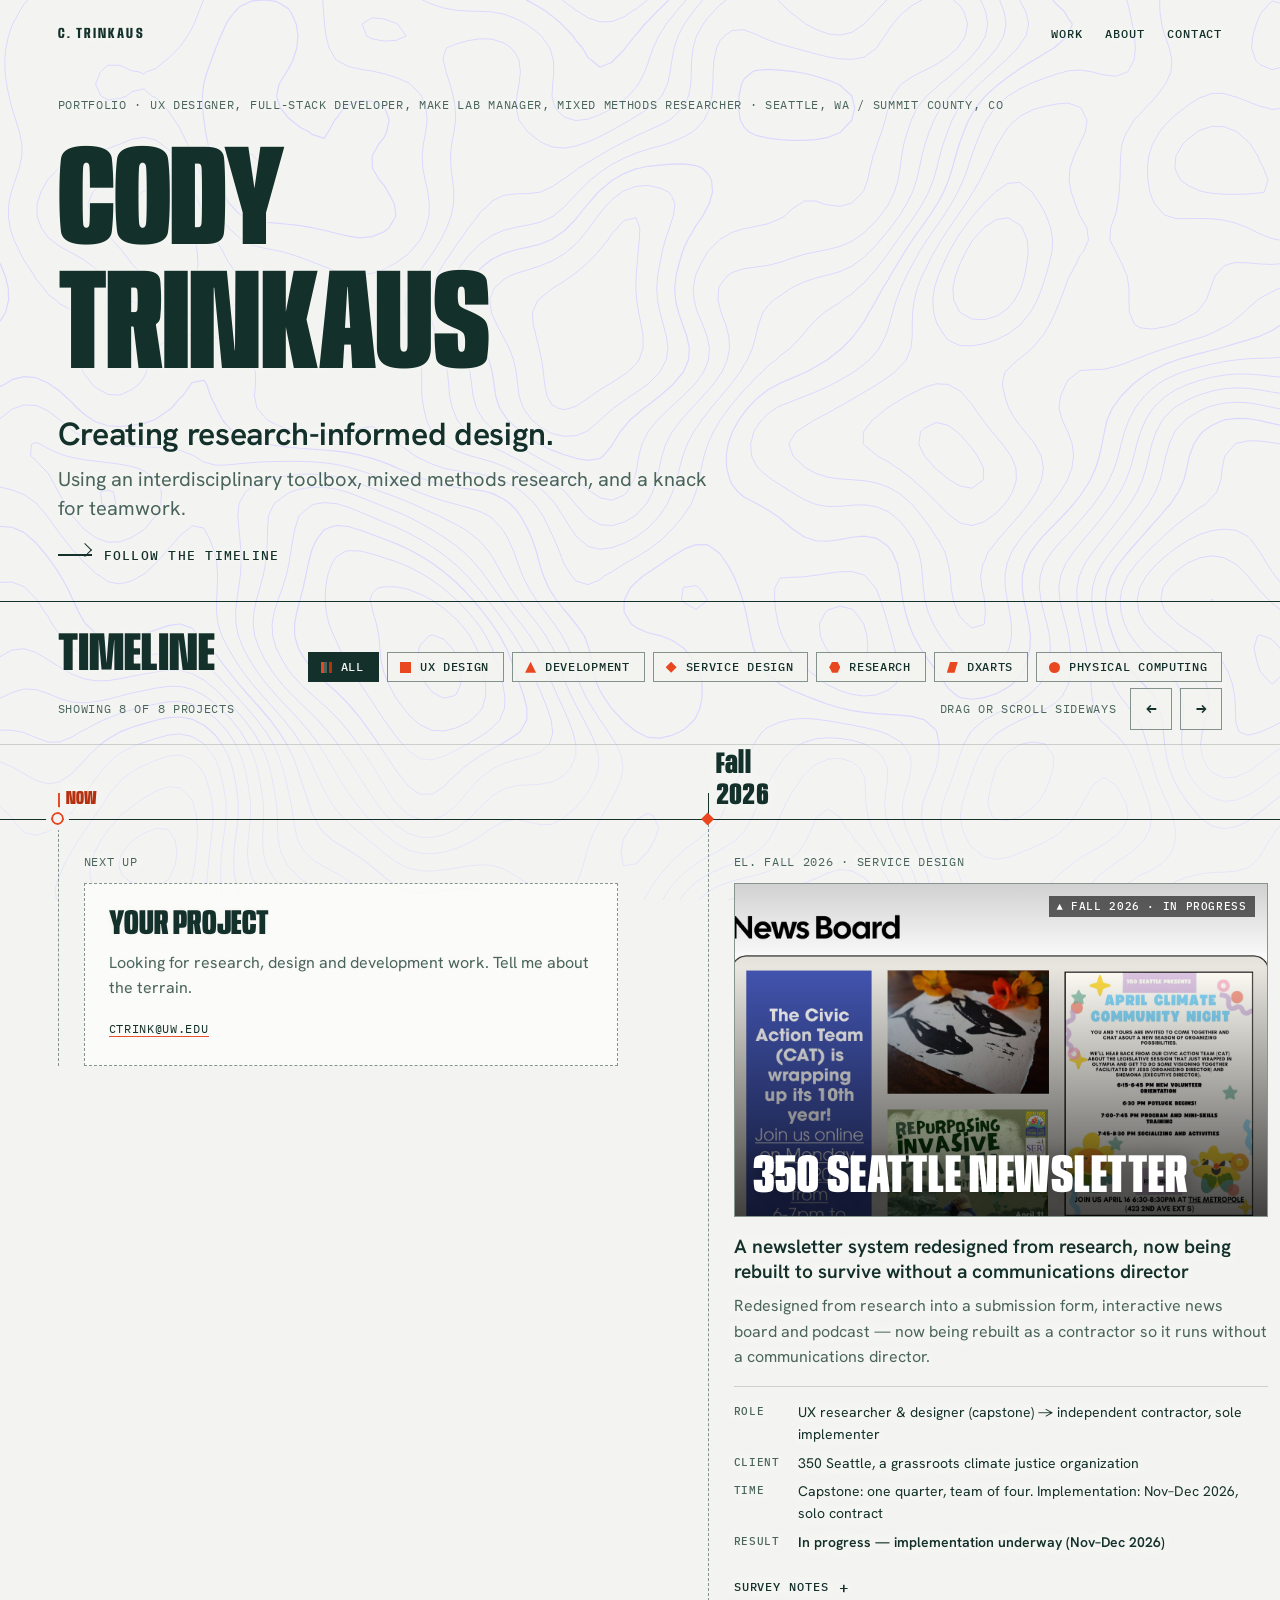
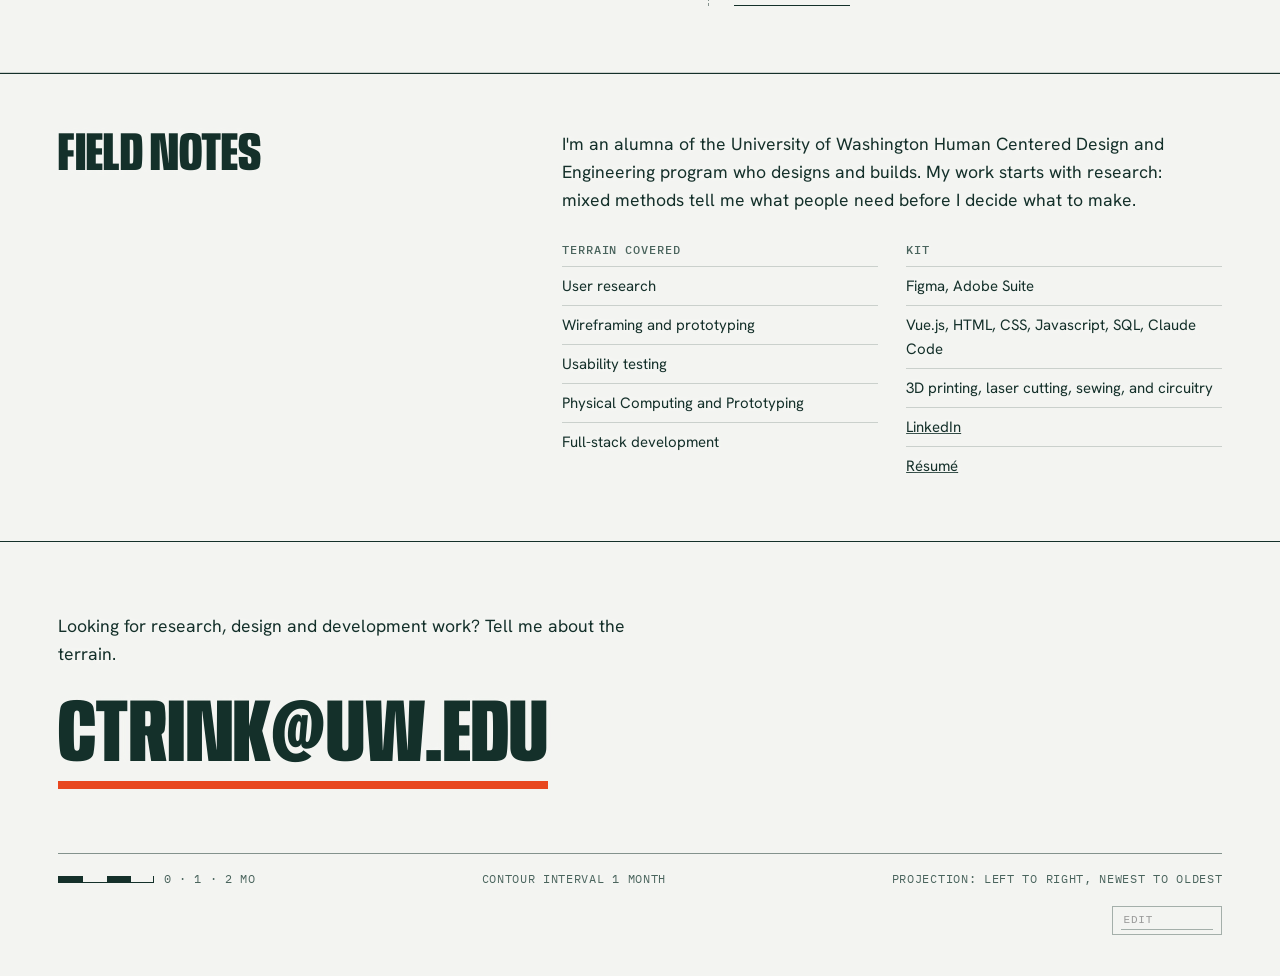
==== commit d0da61d9: "Edit index.html from the site" ====
--- a/index.html
+++ b/index.html
@@ -219,8 +219,7 @@
   <section class="about g" id="about">
     <h2>Field notes</h2>
     <div>
-      <p>I'm a student at the University of Washington who designs and builds. My work starts with research: interviews, competitive analysis and testing tell me what people need before I decide what to make.</p>
-      <p>I prototype in Figma and I can take a design all the way through the front end and back end, so what I draw is something I can also ship.</p>
+      <p>I'm an alumna of the University of Washington Human Centered Design and Engineering program who designs and builds. My work starts with research: mixed methods tell me what people need before I decide what to make.</p>
       <div class="cols">
         <div><h3>Terrain covered</h3><ul><li>User research</li><li>Wireframing and prototyping</li><li>Usability testing</li><li>Physical Computing and Prototyping</li><li>Full-stack development</li></ul></div>
         <div><h3>Kit</h3><ul><li>Figma, Adobe Suite</li><li>Vue.js, HTML, CSS, Javascript, SQL, Claude Code</li><li>3D printing, laser cutting, sewing, and circuitry</li><li><a href="https://linkedin.com/in/codytrinkaus" target="_blank" rel="noopener">LinkedIn</a></li><li><a href="https://pdflink.to/codytrinkausresume/" target="_blank" rel="noopener">Résumé</a></li></ul></div></div></div></section><section class="contact g" id="contact">
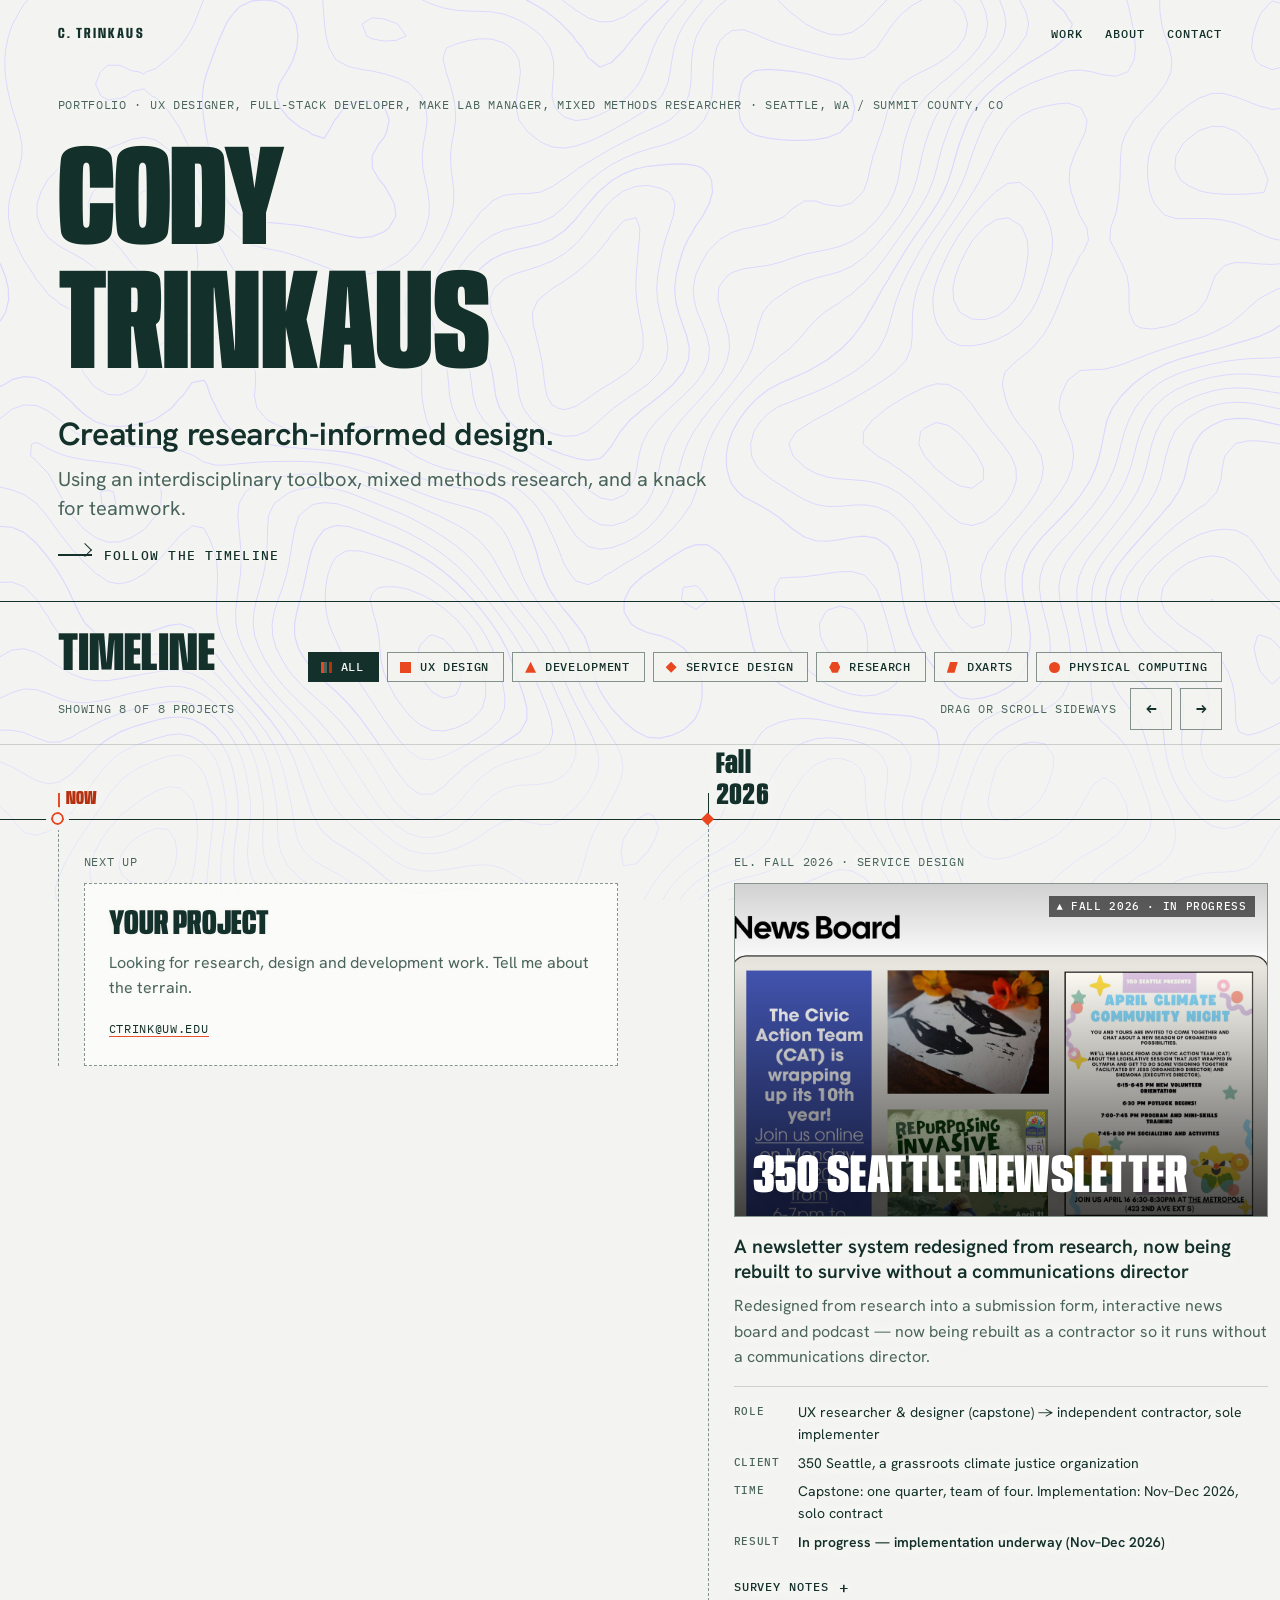
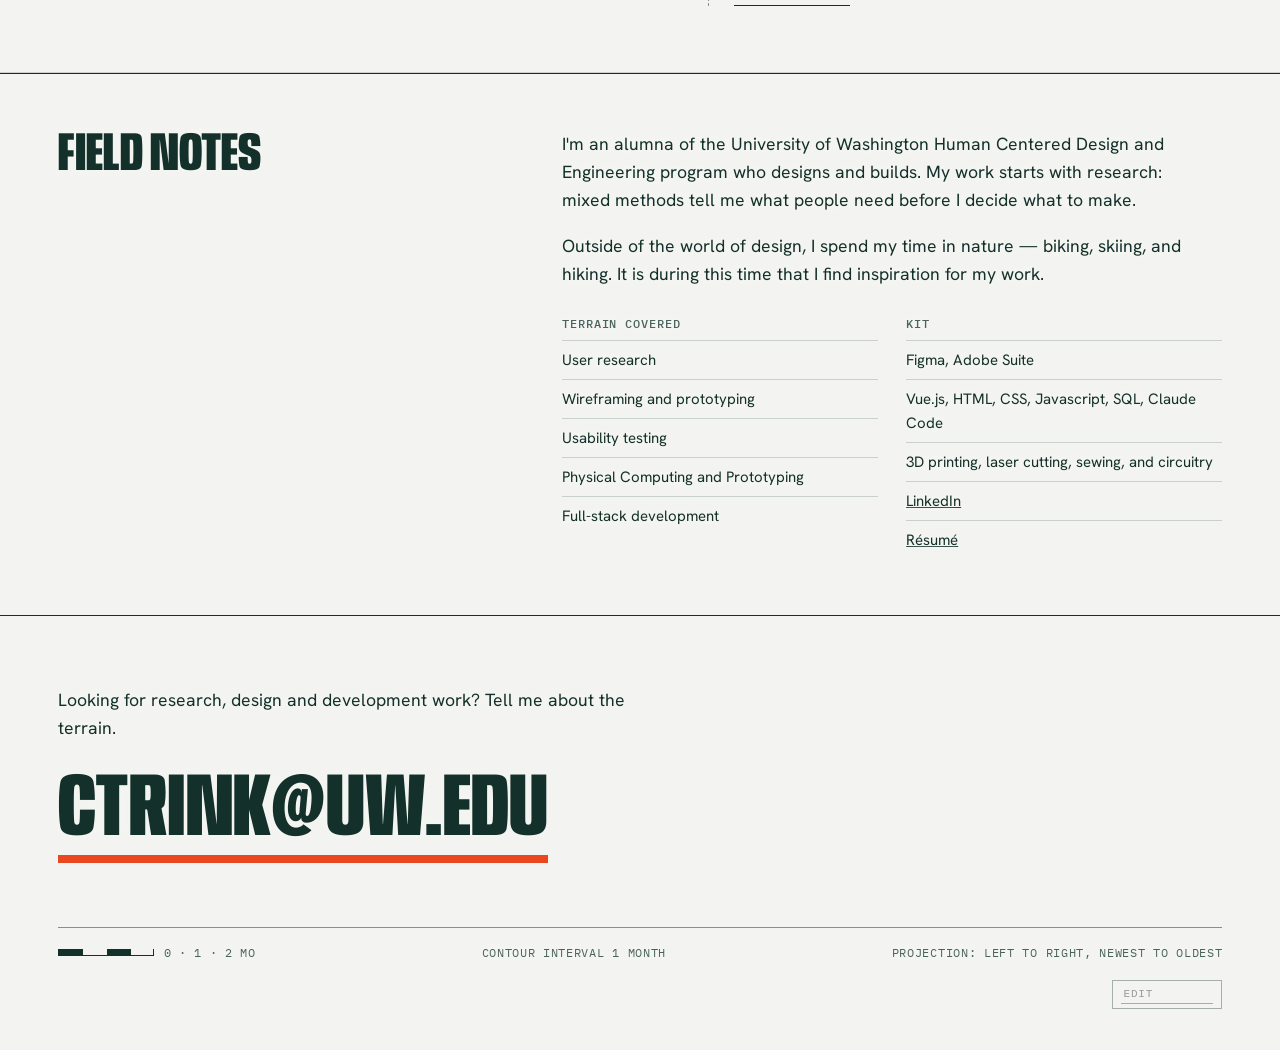
==== commit bc40f3ce: "Add outdoors paragraph to Field notes Co-Authored-By: Claude Opus 5.5 <noreply@anthropic.com>" ====
--- a/index.html
+++ b/index.html
@@ -220,6 +220,7 @@
     <h2>Field notes</h2>
     <div>
       <p>I'm an alumna of the University of Washington Human Centered Design and Engineering program who designs and builds. My work starts with research: mixed methods tell me what people need before I decide what to make.</p>
+      <p>Outside of the world of design, I spend my time in nature — biking, skiing, and hiking. It is during this time that I find inspiration for my work.</p>
       <div class="cols">
         <div><h3>Terrain covered</h3><ul><li>User research</li><li>Wireframing and prototyping</li><li>Usability testing</li><li>Physical Computing and Prototyping</li><li>Full-stack development</li></ul></div>
         <div><h3>Kit</h3><ul><li>Figma, Adobe Suite</li><li>Vue.js, HTML, CSS, Javascript, SQL, Claude Code</li><li>3D printing, laser cutting, sewing, and circuitry</li><li><a href="https://linkedin.com/in/codytrinkaus" target="_blank" rel="noopener">LinkedIn</a></li><li><a href="https://pdflink.to/codytrinkausresume/" target="_blank" rel="noopener">Résumé</a></li></ul></div></div></div></section><section class="contact g" id="contact">
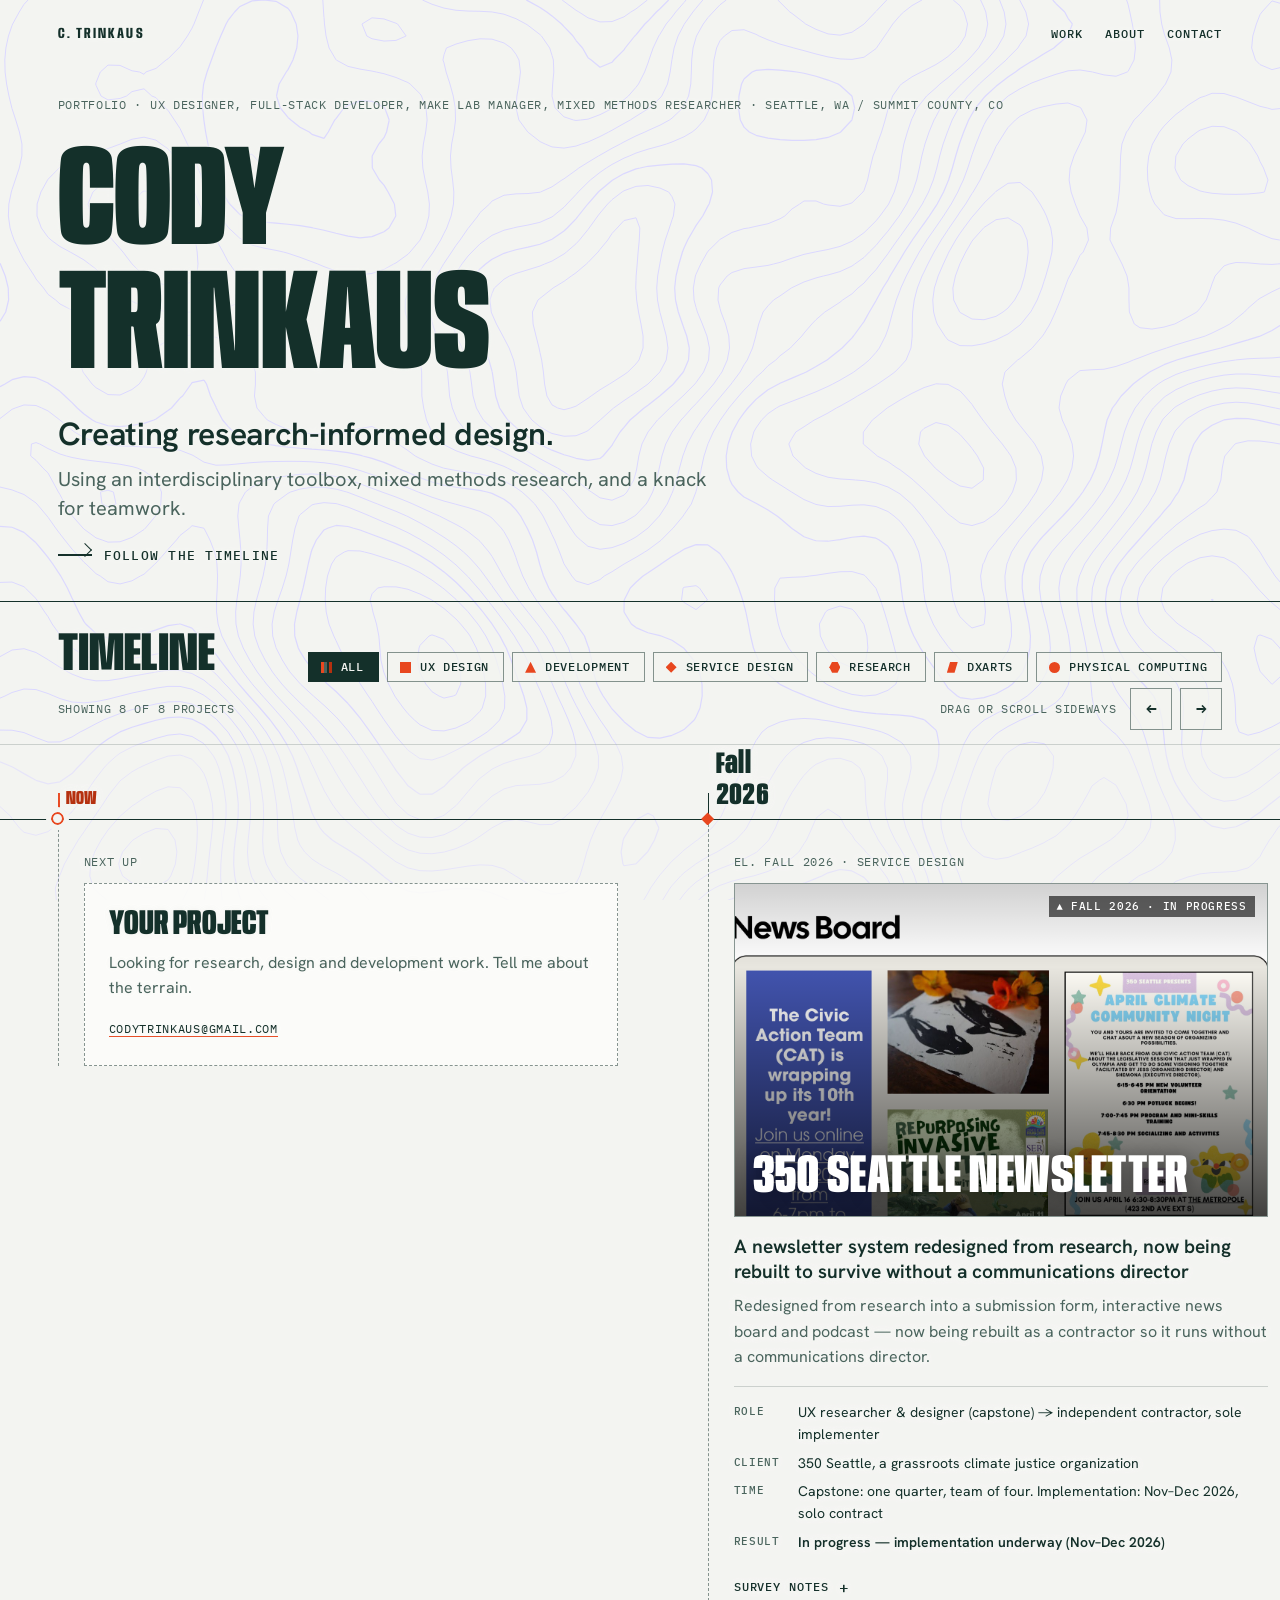
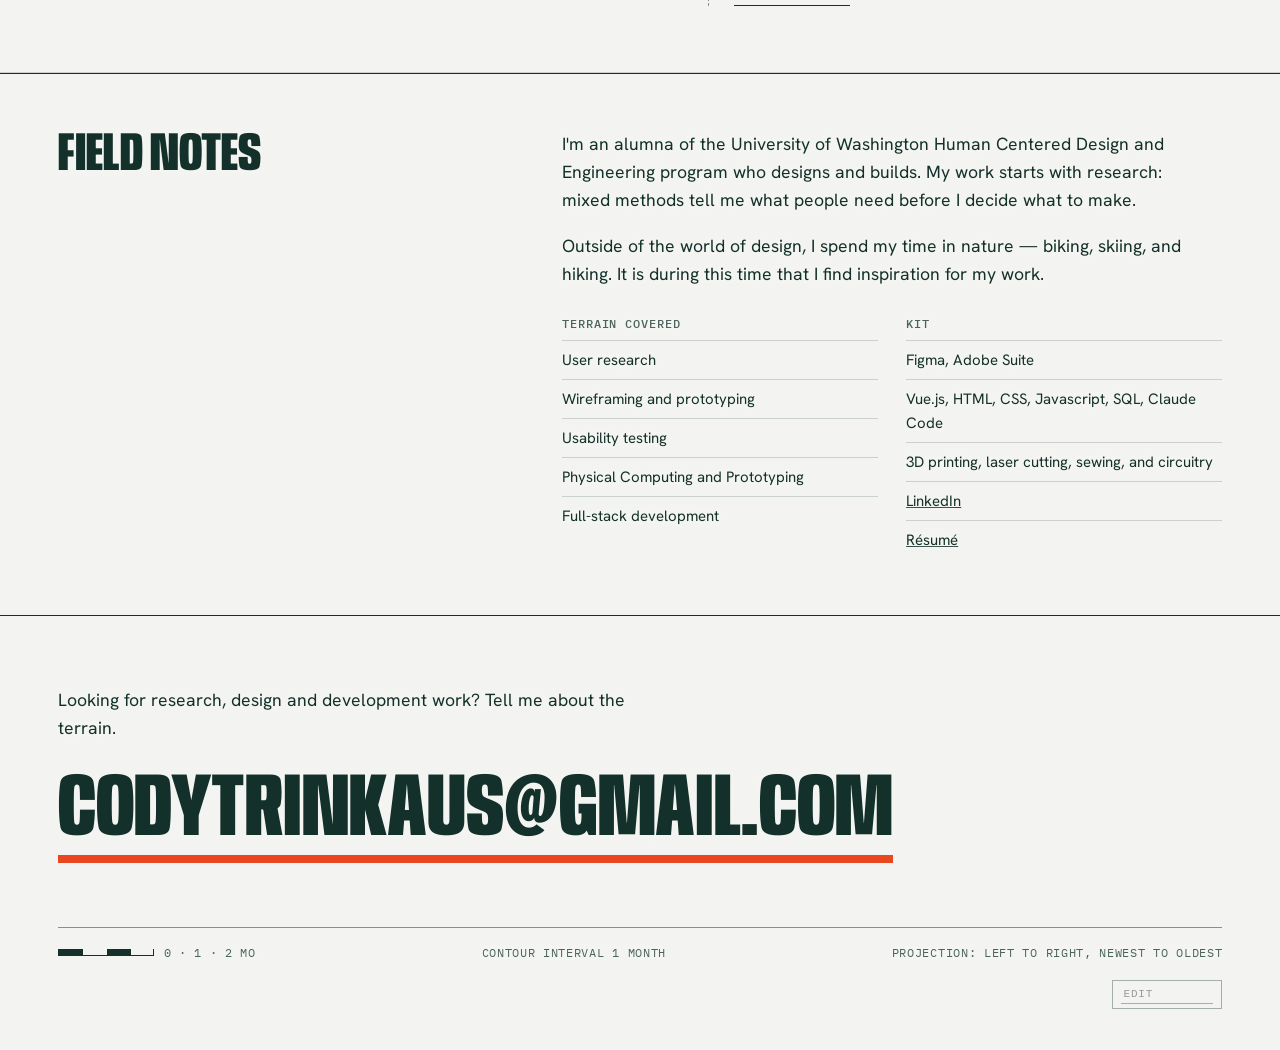
==== commit c030c198: "Change contact email to codytrinkaus@gmail.com Co-Authored-By: Claude Opus 5.5 <noreply@anthropic.co" ====
--- a/index.html
+++ b/index.html
@@ -225,7 +225,7 @@
         <div><h3>Terrain covered</h3><ul><li>User research</li><li>Wireframing and prototyping</li><li>Usability testing</li><li>Physical Computing and Prototyping</li><li>Full-stack development</li></ul></div>
         <div><h3>Kit</h3><ul><li>Figma, Adobe Suite</li><li>Vue.js, HTML, CSS, Javascript, SQL, Claude Code</li><li>3D printing, laser cutting, sewing, and circuitry</li><li><a href="https://linkedin.com/in/codytrinkaus" target="_blank" rel="noopener">LinkedIn</a></li><li><a href="https://pdflink.to/codytrinkausresume/" target="_blank" rel="noopener">Résumé</a></li></ul></div></div></div></section><section class="contact g" id="contact">
     <p>Looking for research, design and development work? Tell me about the terrain.</p>
-    <a class="mail" href="mailto:ctrink@uw.edu">ctrink@uw.edu</a>
+    <a class="mail" href="mailto:codytrinkaus@gmail.com">codytrinkaus@gmail.com</a>
     <div class="margin-note mono">
       <span class="scalebar"><i></i>0 · 1 · 2 mo</span>
       <span>Contour interval 1 month</span>
@@ -249,10 +249,10 @@
  {name:"LLM Scaffolded Reflection",year:2026.5,d:"Research",page:"llm-reflection-drg.html",title:"A directed research group on whether a chatbot can help design students reflect, and what a human in the loop adds",sum:"Ten weeks, five students, scaffolded reflections with Copilot and one-on-one instructor check-ins, analyzed into a redesigned DRG.",role:"DRG facilitator and qualitative researcher",client:"HCDE directed research group, University of Washington",time:"Ten weeks, five participants",out:"Findings report, a redesigned ten-week DRG and a supporting website",
   notes:["Course reflections often feel performative and instructors are stretched thin. AI is the obvious fix, but it can replace a student's judgment as easily as it supports it, and little is known about how that plays out over time.","Five students reflected weekly on thinking, being and creating competencies through a scaffold fed into Copilot, rated their agreement with its assessment, and met an instructor every three weeks. I analyzed the corpus with reflexive thematic analysis alongside a descriptive matrix of 86 form ratings.","The LLM gave useful low-stakes structure but rarely pushed back, misread Bloom's Taxonomy and was distrusted, yet students agreed with it more the higher it placed them. The human in the loop caught the mental models it reinforced. The findings became a redesigned DRG and website."],
   thumb:{src:"assets/drg/thumb-agreement.svg",w:1600,h:900,alt:"Dot plot showing student agreement with the chatbot rising as the Bloom's level it assigned rises"}},
- {name:"Cook'd",year:2025,d:"UX Design",page:"cookd.html",title:"An AI cooking concept app for college students",sum:"Making it easy for students to meet their cooking needs: economical recipes, dietary filters and community sharing.",role:"UX designer: research, wireframing, prototyping",client:"HCDE 302 and 303, University of Washington",time:"20 weeks",out:"Concept validated by industry professionals",
+ {name:"Cook'd",year:2025.08,d:"UX Design",page:"cookd.html",title:"An AI cooking concept app for college students",sum:"Making it easy for students to meet their cooking needs: economical recipes, dietary filters and community sharing.",role:"UX designer: research, wireframing, prototyping",client:"HCDE 302 and 303, University of Washington",time:"20 weeks",out:"Concept validated by industry professionals",
   notes:["Students with dietary restrictions struggle to find suitable recipes efficiently. Suma's journey, one of our personas, showed how hard it is to find halal-compliant options.","Interviews, competitive analysis (Samsung Food, Instagram, Factor), personas and journey maps. Then low-fidelity sketches, mid-fidelity Figma prototypes, concept testing and usability testing with three participants each, and a high-fidelity pass with branding.","A search-focused app with dietary preference filters, a fresh green palette, and Quicksand with Inter for type. Industry reviewers validated the concept and pointed to visual consistency as the next thing to polish through earlier testing."],
   thumb:{src:"assets/cookd/01-frame-360-1.png",w:967,h:736,alt:"Cook'd app concept screens"}},
- {name:"Controla Asistencia",year:2024,d:"Development",page:"controla-asistencia.html",title:"An HR web application that makes remote work possible for Ecuador's SAE",sum:"A full-stack rebuild of the clock-in and clock-out experience, designed to keep employees inside a strict government attendance policy.",role:"Development intern, front end and back end",client:"SAE, Ecuadorian government agency",time:"3 months",out:"Complete front-end and back-end pages delivered",
+ {name:"Controla Asistencia",year:2024.08,d:"Development",page:"controla-asistencia.html",title:"An HR web application that makes remote work possible for Ecuador's SAE",sum:"A full-stack rebuild of the clock-in and clock-out experience, designed to keep employees inside a strict government attendance policy.",role:"Development intern, front end and back end",client:"SAE, Ecuadorian government agency",time:"3 months",out:"Complete front-end and back-end pages delivered",
   notes:["Ecuador's strict government attendance policy creates a rigid, inefficient workplace culture around attendance, and leaves no room for remote work.","How might we improve the clock-in/out experience and enable remote work for SAE employees while adhering to the government's attendance policies? I interviewed employees, prototyped in Figma at several fidelities, taught myself Vue.js, and used ReadyKit to move faster.","Built as part of a team of three with a project manager and a lead developer. Vue.js, HTML and CSS on the front end; Laravel, MySQL and JavaScript on the back. I came away confident in full-stack work and with a clearer view of where to tighten my process."],
   thumb:{src:"assets/controla/01-frame-3465174-min-2048x1378.png",w:2048,h:1378,alt:"Controla Asistencia clock-in interface"}},
  {name:"Starting Point",year:2026.25,d:"Service Design",page:"starting-point.html",title:"A peer-to-peer community cooking service that trades isolation for belonging",sum:"A service design process from research through a live prototype: shared meals, skill-sharing and a path from guest to contributor.",role:"Service designer: research, co-design, blueprinting and prototyping",client:"HCDE 418, Service Design, University of Washington",time:"One quarter, team of four",out:"Live prototype, service blueprint and a set of physical artifacts",
@@ -316,7 +316,7 @@
      '<div><h5>Terrain</h5><p>'+p.notes[0]+'</p></div><div><h5>Route</h5><p>'+p.notes[1]+'</p></div><div><h5>Summit</h5><p>'+p.notes[2]+'</p></div>'+
    '<p><a class="mono" style="color:var(--ink)" href="'+p.page+'">Read the full case study →</a></p></div></details></article>';
 });
-h+='<article class="stn next" style="--n:0"><span class="sym ring"></span><div class="when mono">Next up</div><div class="box"><h4>Your project</h4><p>Looking for research, design and development work. Tell me about the terrain.</p><a class="mono" href="mailto:ctrink@uw.edu">ctrink@uw.edu</a></div></article>';
+h+='<article class="stn next" style="--n:0"><span class="sym ring"></span><div class="when mono">Next up</div><div class="box"><h4>Your project</h4><p>Looking for research, design and development work. Tell me about the terrain.</p><a class="mono" href="mailto:codytrinkaus@gmail.com">codytrinkaus@gmail.com</a></div></article>';
 track.innerHTML=h;
 var stns=[].slice.call(track.querySelectorAll(".stn:not(.next)"));
 var allCards=[].slice.call(track.querySelectorAll(".stn"));
